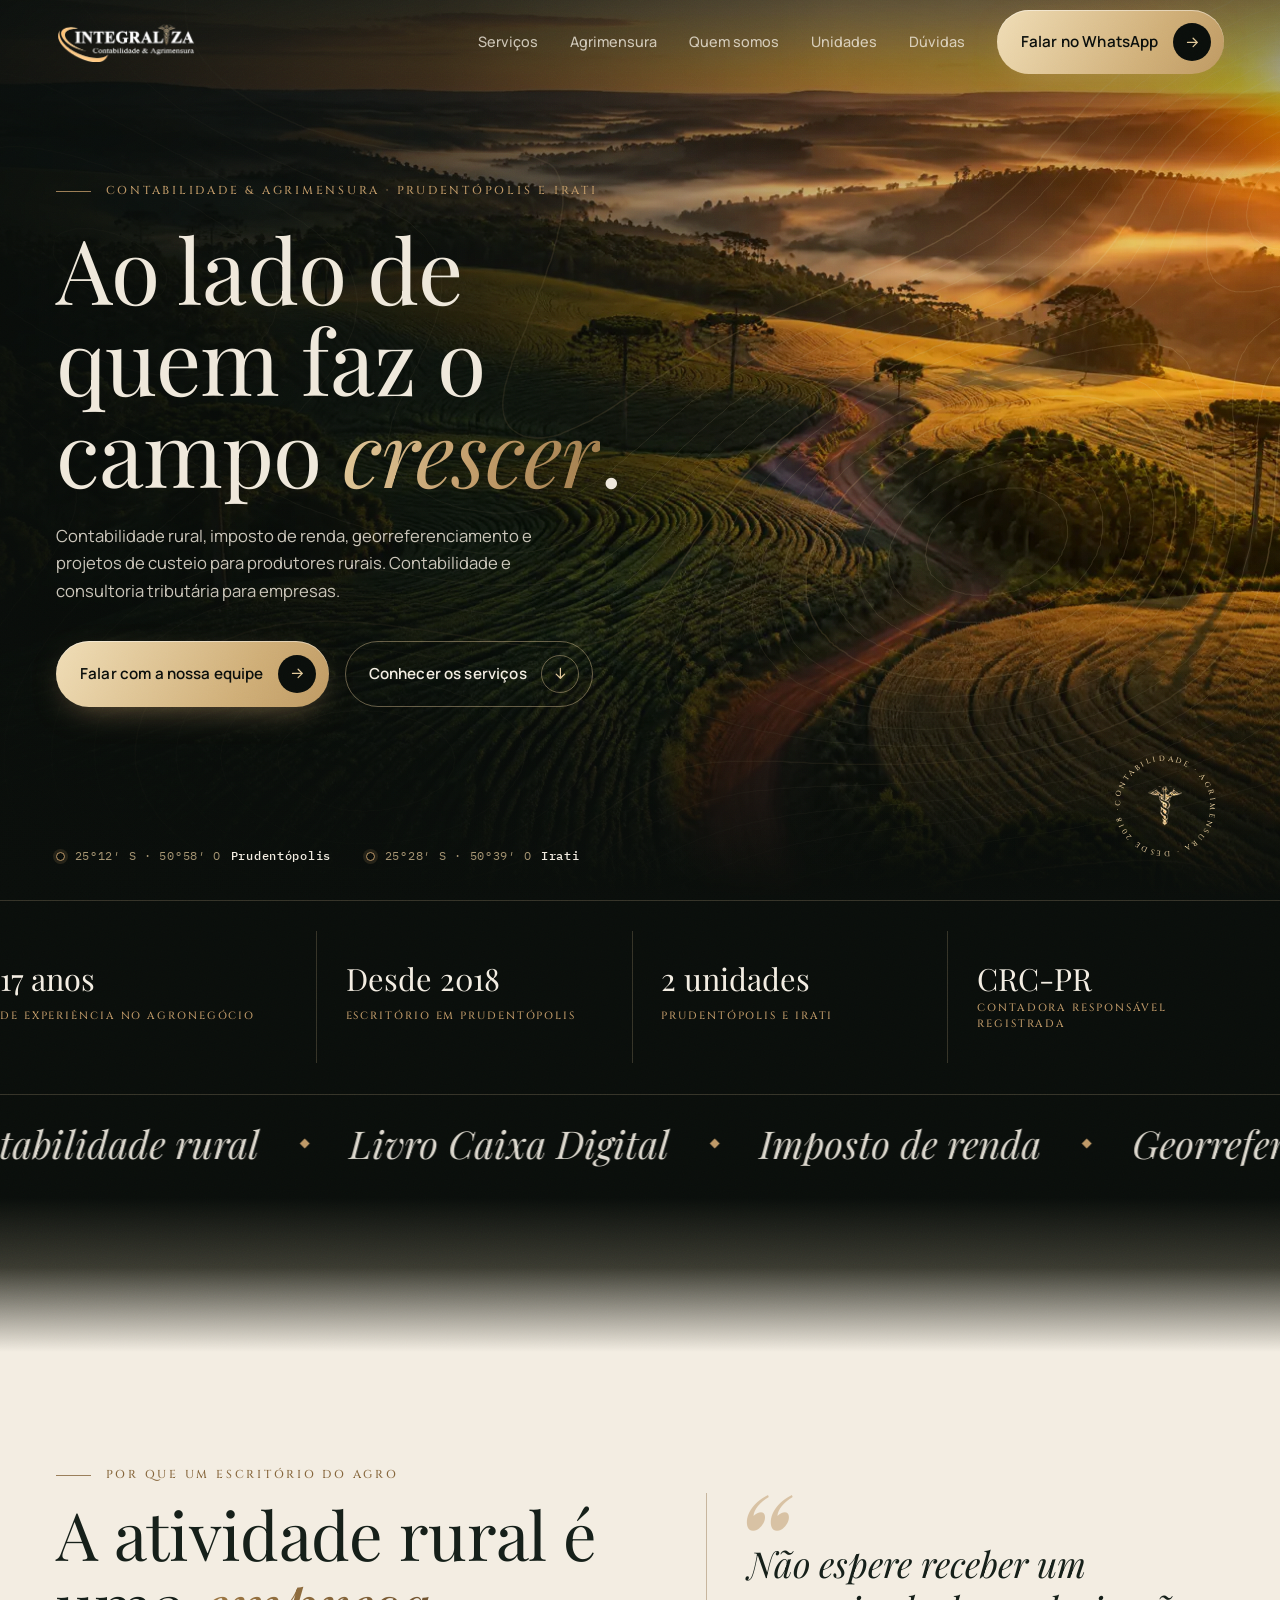
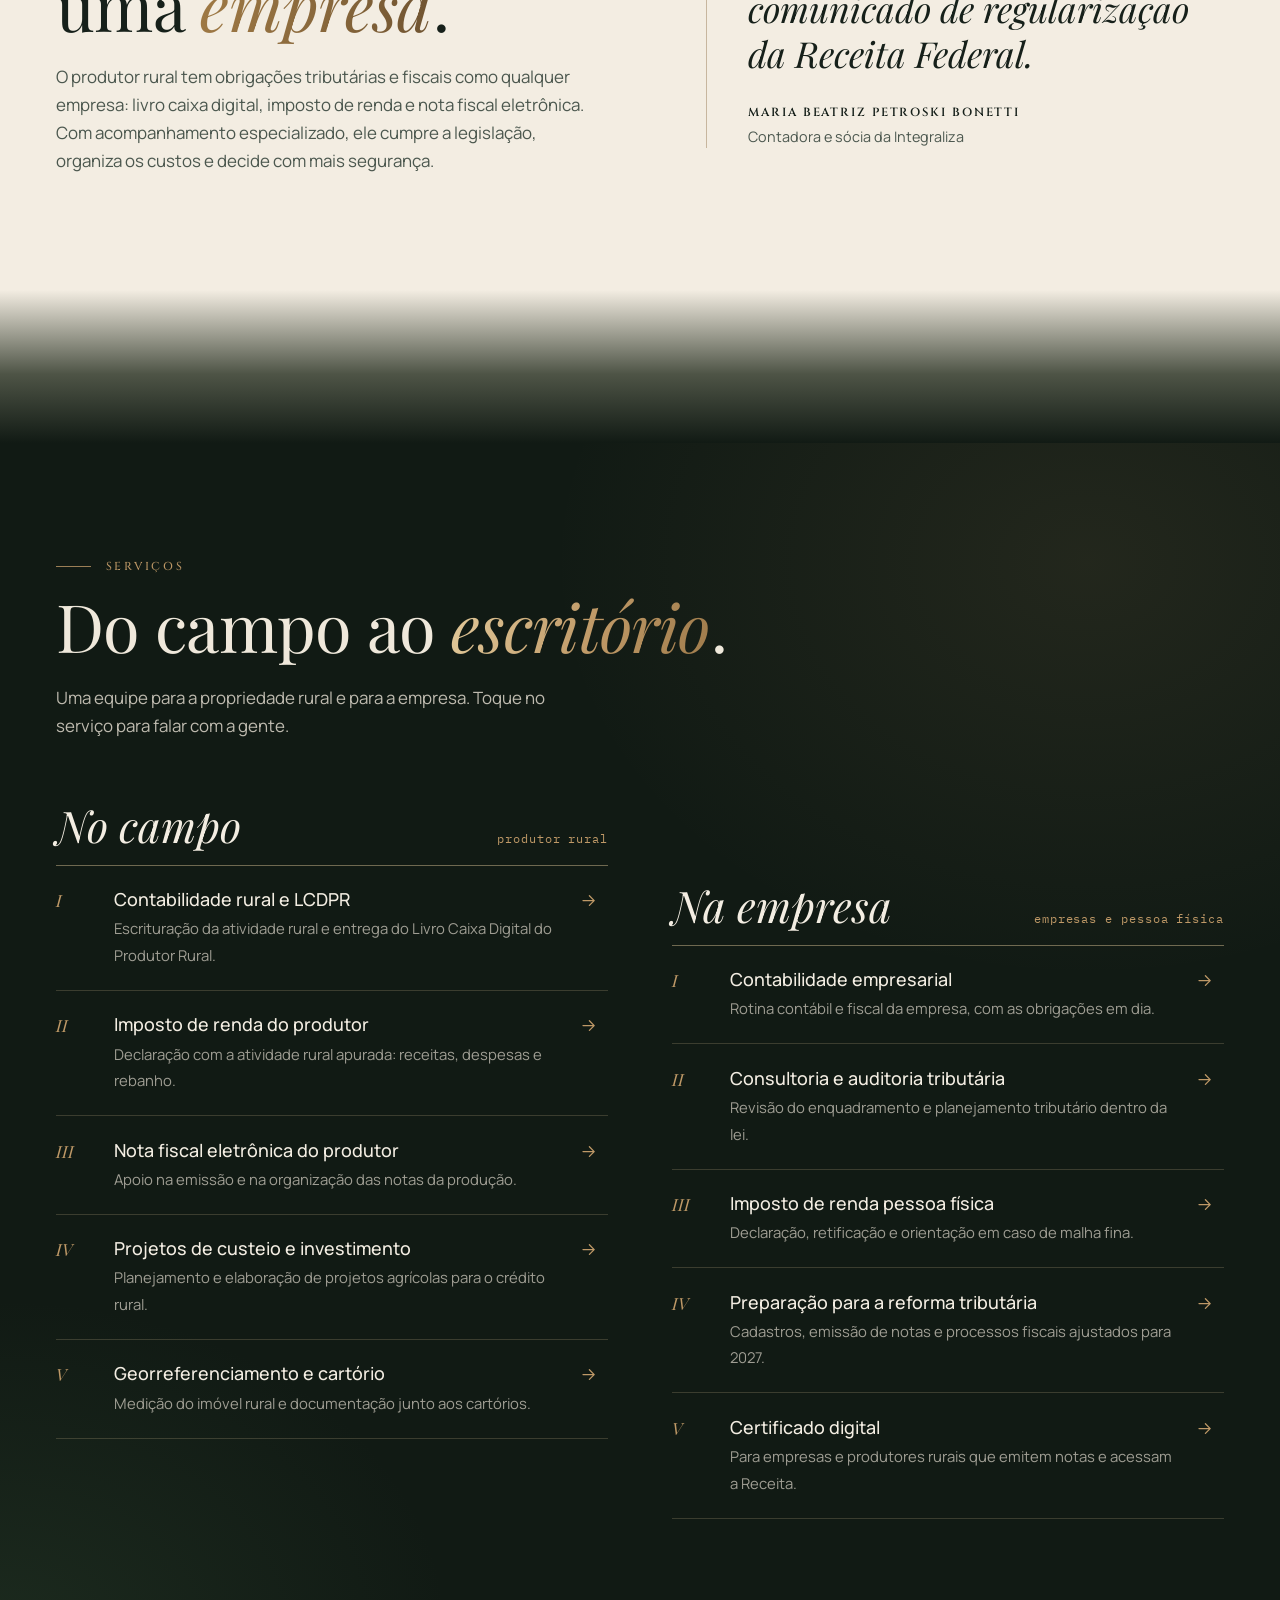
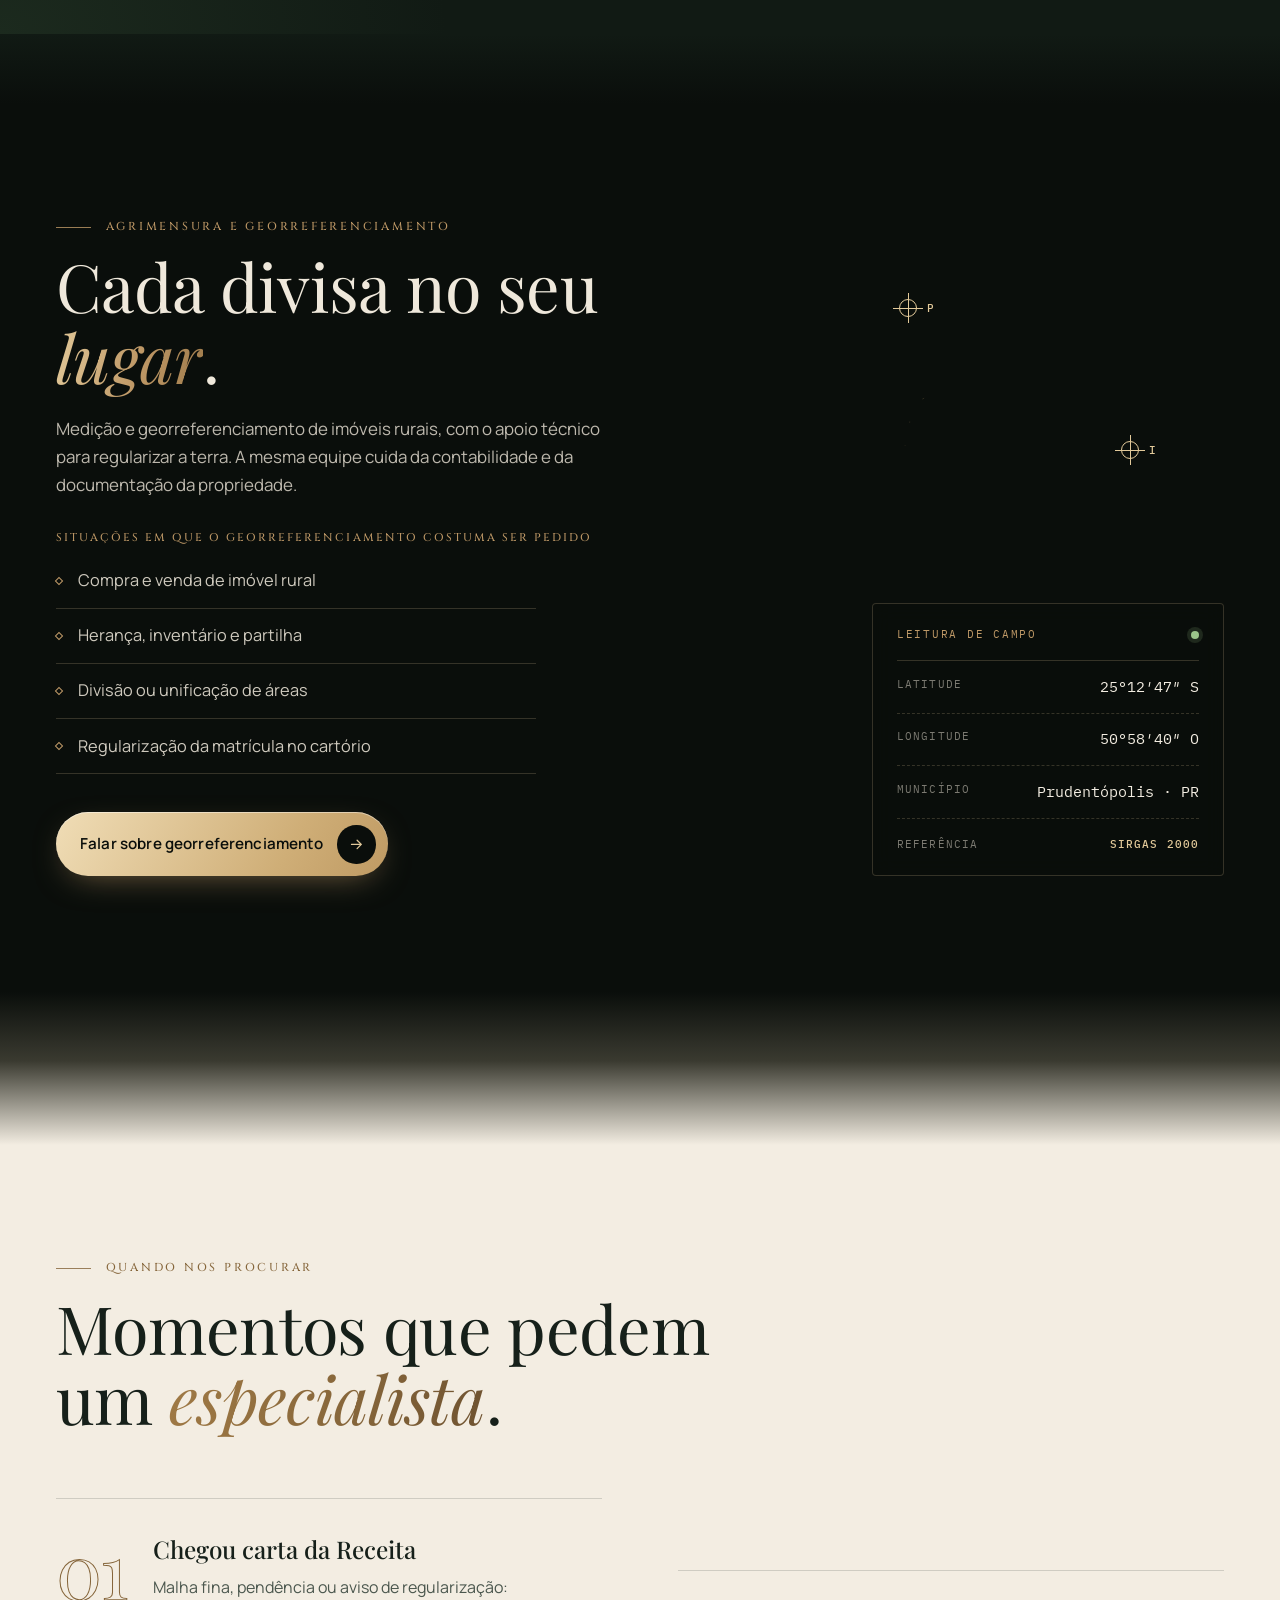
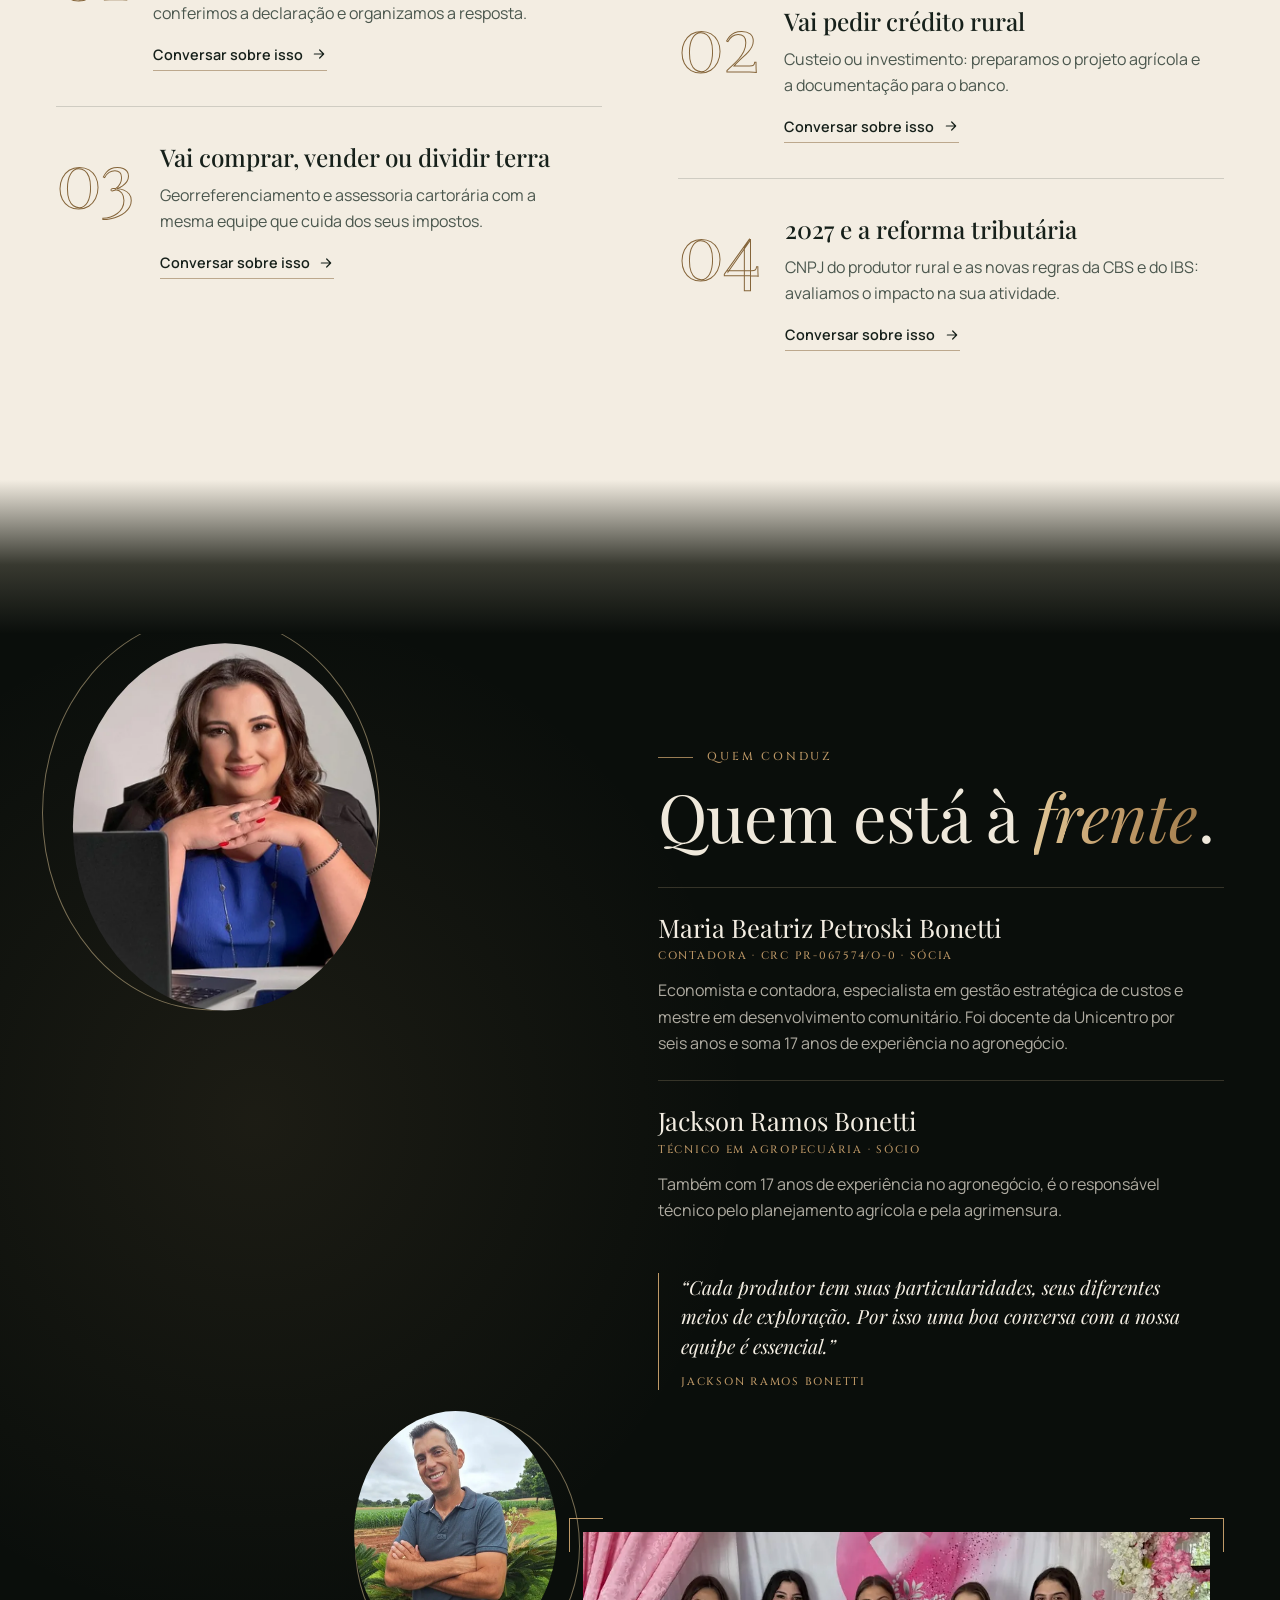
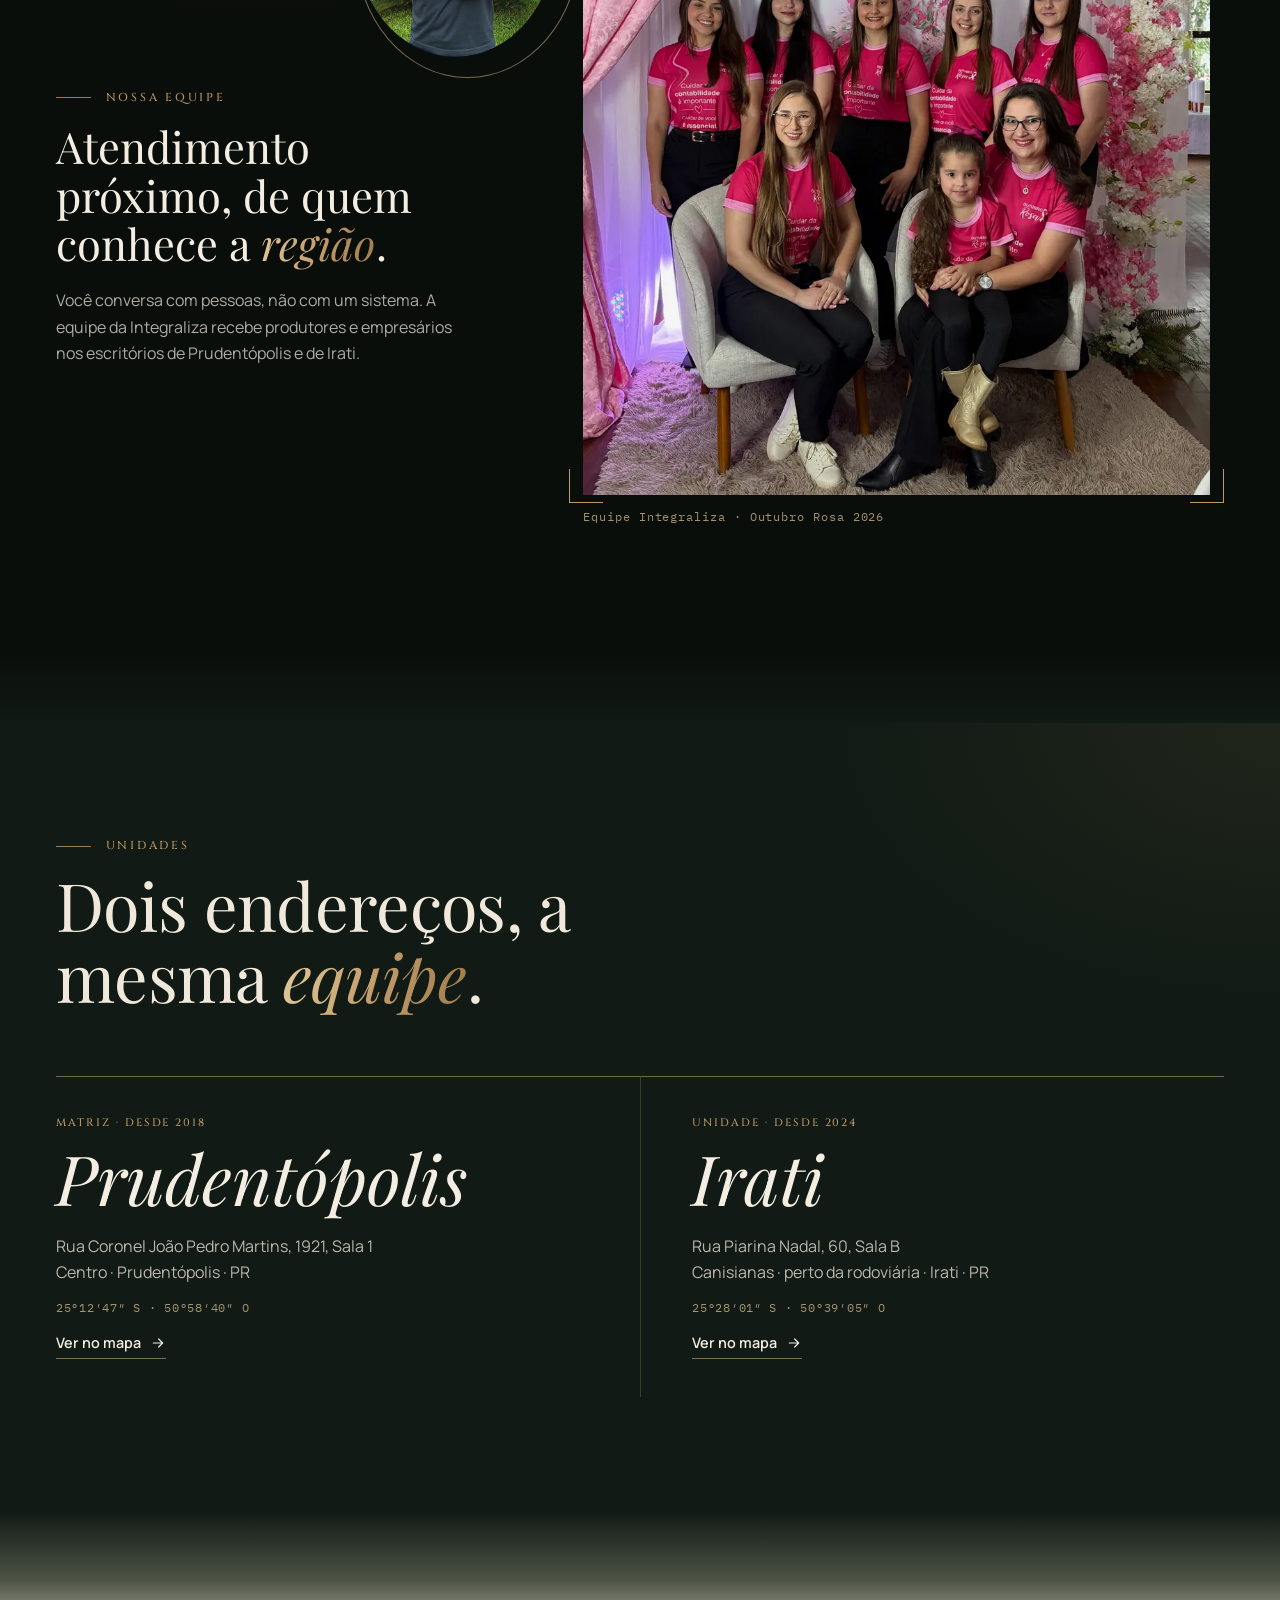
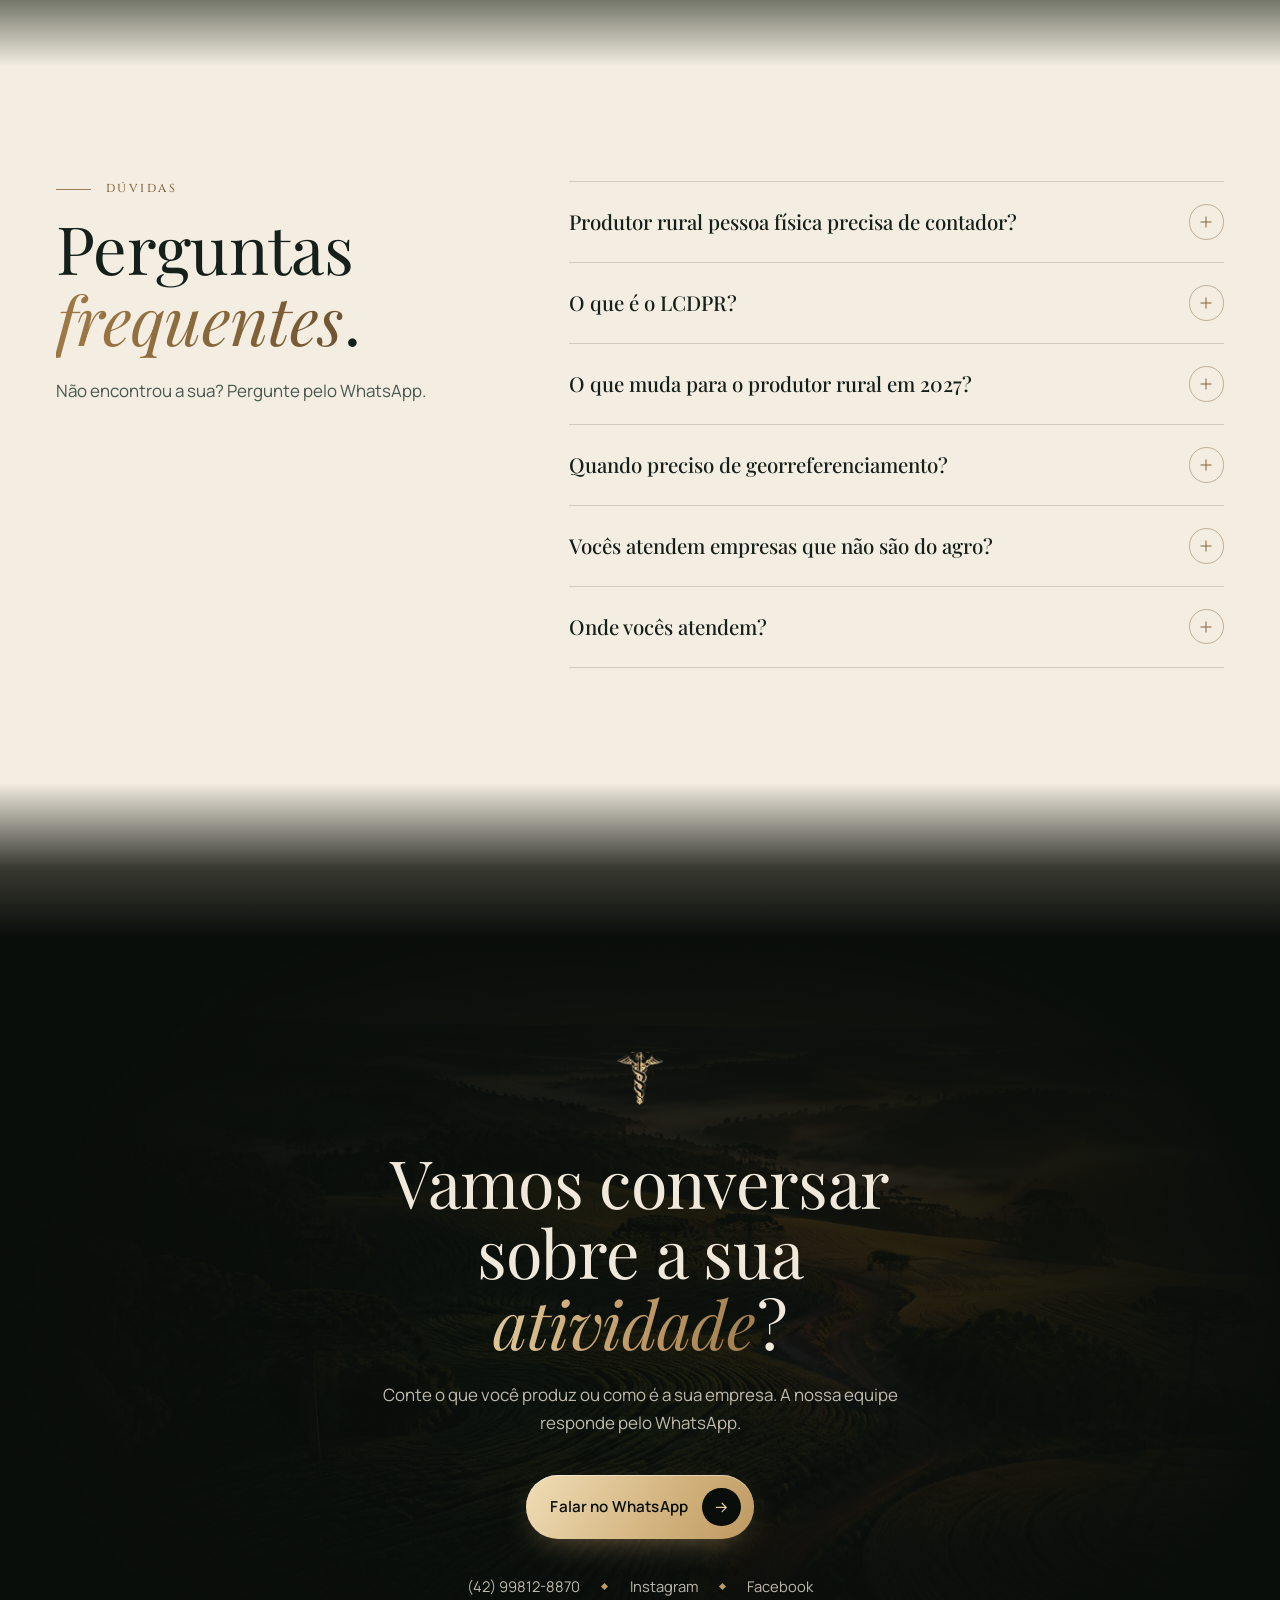
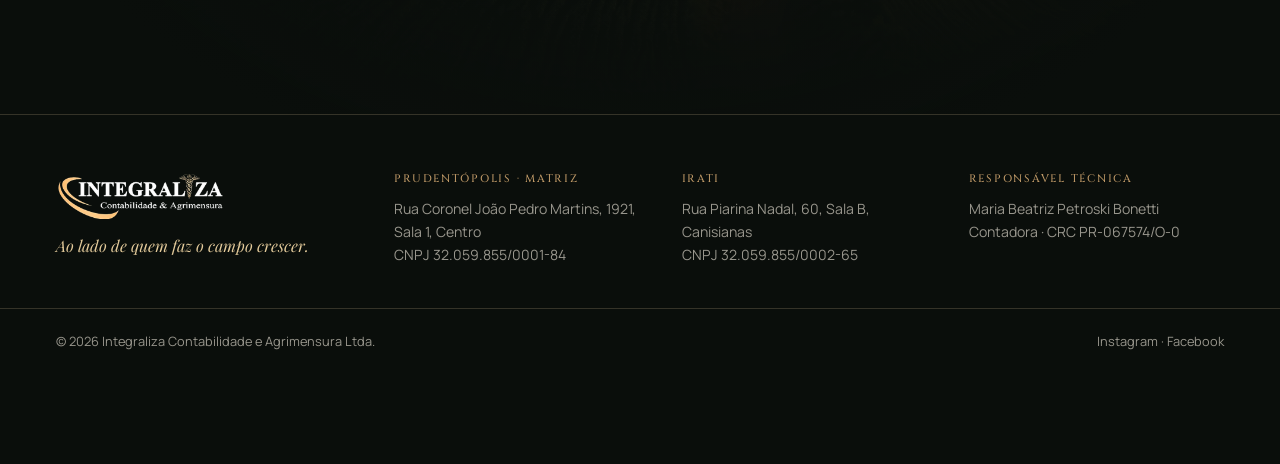
==== index.html @ 4e3e85c6 "Prévia da página da Integraliza Contabilidade e Agrimensura Co-Authored-By: Claude Opus 5.5 <noreply" ====
<!DOCTYPE html>
<html lang="pt-BR" class="no-js">
<head>
<meta charset="utf-8">
<meta name="viewport" content="width=device-width, initial-scale=1, viewport-fit=cover">
<title>Integraliza Contabilidade e Agrimensura | Contabilidade rural em Prudentópolis e Irati</title>
<meta name="description" content="Contabilidade rural, imposto de renda, georreferenciamento e projetos de custeio para produtores rurais, além de contabilidade e consultoria tributária para empresas. Escritórios em Prudentópolis e Irati, Paraná.">
<meta name="robots" content="noindex, nofollow">
<link rel="canonical" href="https://integraliza.rkperformance.com.br/">
<meta property="og:type" content="website">
<meta property="og:locale" content="pt_BR">
<meta property="og:site_name" content="Integraliza Contabilidade e Agrimensura">
<meta property="og:title" content="Integraliza Contabilidade e Agrimensura">
<meta property="og:description" content="Ao lado de quem faz o campo crescer. Contabilidade rural, imposto de renda, georreferenciamento e contabilidade para empresas em Prudentópolis e Irati.">
<meta property="og:image" content="https://integraliza.rkperformance.com.br/assets/img/og.jpg">
<meta property="og:url" content="https://integraliza.rkperformance.com.br/">
<meta name="twitter:card" content="summary_large_image">
<meta name="theme-color" content="#0A0E0B">
<link rel="icon" href="./assets/img/favicon.png" type="image/png">
<link rel="preconnect" href="https://fonts.googleapis.com">
<link rel="preconnect" href="https://fonts.gstatic.com" crossorigin>
<link rel="stylesheet" href="https://fonts.googleapis.com/css2?family=Playfair+Display:ital,wght@0,400;0,500;1,400;1,500&family=Cinzel:wght@500;600&family=Manrope:wght@400;500;600&family=IBM+Plex+Mono:wght@400;500&display=swap">
<link rel="stylesheet" href="./assets/site.css">
<script>document.documentElement.classList.replace('no-js','js');try{if(sessionStorage.getItem('integraliza-intro')==='1')document.documentElement.classList.add('sem-intro')}catch(e){}</script>
<script type="application/ld+json">{"@context":"https://schema.org","@type":"AccountingService","name":"Integraliza Contabilidade e Agrimensura","legalName":"Integraliza Contabilidade e Agrimensura Ltda","telephone":"+55 42 99812-8870","foundingDate":"2018-11-20","sameAs":["https://www.instagram.com/integraliza.contabilidade/","https://www.facebook.com/integraliza.assessoria/"],"location":[{"@type":"Place","name":"Integraliza Prudentópolis","address":{"@type":"PostalAddress","streetAddress":"Rua Coronel João Pedro Martins, 1921, Sala 1","addressLocality":"Prudentópolis","addressRegion":"PR","postalCode":"84400-000","addressCountry":"BR"}},{"@type":"Place","name":"Integraliza Irati","address":{"@type":"PostalAddress","streetAddress":"Rua Piarina Nadal, 60, Sala B, Canisianas","addressLocality":"Irati","addressRegion":"PR","postalCode":"84500-242","addressCountry":"BR"}}]}</script>
</head>
<body>
<div class="grao" aria-hidden="true"></div>
<div class="intro" aria-hidden="true"><div><img src="./assets/img/logo.png" alt=""><i></i></div></div>

<header class="topo">
  <div class="wrap">
    <a class="logo" href="#inicio" aria-label="Integraliza Contabilidade e Agrimensura, início"><img src="./assets/img/logo.png" alt="Integraliza Contabilidade e Agrimensura" width="1144" height="324"></a>
    <nav class="menu" aria-label="Seções">
      <a href="#servicos">Serviços</a>
      <a href="#agrimensura">Agrimensura</a>
      <a href="#quem-somos">Quem somos</a>
      <a href="#unidades">Unidades</a>
      <a href="#duvidas">Dúvidas</a>
    </nav>
    <a class="btn btn-ouro btn-topo" href="https://wa.me/5542998128870" data-msg="Olá! Gostaria de falar com a Integraliza sobre os serviços de contabilidade." target="_blank" rel="noopener">Falar no WhatsApp<i><svg viewBox="0 0 24 24"><path d="M5 12h14M13 6l6 6-6 6"/></svg></i></a>
    <button class="menu-botao" type="button" aria-expanded="false" aria-controls="menu-cel"><span></span><span></span><b>Menu</b></button>
  </div>
</header>
<nav class="menu-cel" id="menu-cel" aria-label="Menu" hidden>
  <a href="#servicos">Serviços</a>
  <a href="#agrimensura">Agrimensura</a>
  <a href="#quem-somos">Quem somos</a>
  <a href="#unidades">Unidades</a>
  <a href="#duvidas">Dúvidas</a>
  <a class="btn btn-ouro" href="https://wa.me/5542998128870" data-msg="Olá! Gostaria de falar com a Integraliza sobre os serviços de contabilidade." target="_blank" rel="noopener">Falar no WhatsApp<i><svg viewBox="0 0 24 24"><path d="M5 12h14M13 6l6 6-6 6"/></svg></i></a>
</nav>

<main>
<section class="hero" id="inicio">
  <div class="hero-foto">
    <picture>
      <source media="(max-width: 760px)" srcset="./assets/img/hero-celular.webp" type="image/webp">
      <source media="(max-width: 760px)" srcset="./assets/img/hero-celular.jpg">
      <source srcset="./assets/img/hero-2560.webp 2560w, ./assets/img/hero-1600.webp 1600w" sizes="100vw" type="image/webp">
      <img src="./assets/img/hero-2560.jpg" srcset="./assets/img/hero-2560.jpg 2560w, ./assets/img/hero-1600.jpg 1600w" sizes="100vw" alt="Vista aérea de lavouras plantadas em curva de nível entre araucárias, com uma estrada de terra e neblina nos vales ao nascer do sol" fetchpriority="high">
    </picture>
  </div>
  <img class="hero-curvas" src="./assets/img/curvas-hero.svg" alt="" aria-hidden="true">
  <div class="hero-veu"></div>
  <div class="wrap hero-conteudo">
    <p class="rotulo">Contabilidade &amp; Agrimensura · Prudentópolis e Irati</p>
    <h1>Ao lado de quem faz o campo <em>crescer</em>.</h1>
    <p class="lead">Contabilidade rural, imposto de renda, georreferenciamento e projetos de custeio para produtores rurais. Contabilidade e consultoria tributária para empresas.</p>
    <div class="hero-acoes">
      <a class="btn btn-ouro" href="https://wa.me/5542998128870" data-msg="Olá! Gostaria de falar com a Integraliza sobre os serviços de contabilidade." target="_blank" rel="noopener">Falar com a nossa equipe<i><svg viewBox="0 0 24 24"><path d="M5 12h14M13 6l6 6-6 6"/></svg></i></a>
      <a class="btn btn-linha" href="#servicos">Conhecer os serviços<i><svg viewBox="0 0 24 24"><path d="M12 5v14M6 13l6 6 6-6"/></svg></i></a>
    </div>
  </div>
  <div class="wrap hero-pe">
    <p class="coordenadas"><span>25°12′ S · 50°58′ O <b>Prudentópolis</b></span><span>25°28′ S · 50°39′ O <b>Irati</b></span></p>
    <div class="selo" aria-hidden="true">
      <svg viewBox="0 0 120 120"><defs><path id="selo-a" d="M60,60 m-46,0 a46,46 0 1,1 92,0 a46,46 0 1,1 -92,0"/></defs><text><textPath href="#selo-a" textLength="286" lengthAdjust="spacing">contabilidade · agrimensura · desde 2018 · </textPath></text></svg>
      <img src="./assets/img/caduceu.png" alt="">
    </div>
  </div>
</section>

<div class="prova" aria-label="Credenciais">
  <div class="wrap">
    <div><b>17 anos</b><span>de experiência no agronegócio</span></div>
    <div><b>Desde 2018</b><span>escritório em Prudentópolis</span></div>
    <div><b>2 unidades</b><span>Prudentópolis e Irati</span></div>
    <div><b>CRC-PR</b><span>contadora responsável registrada</span></div>
  </div>
</div>

<div class="letreiro" aria-label="Serviços">
  <div class="letreiro-faixa">
    <span>Contabilidade rural</span><span>Livro Caixa Digital</span><span>Imposto de renda</span><span>Georreferenciamento</span><span>Nota fiscal do produtor</span><span>Custeio e investimento</span><span>Planejamento tributário</span><span>Assessoria cartorária</span><span>Certificado digital</span><span>Reforma tributária</span>
  </div>
</div>

<div class="faixa noite-palha"></div>

<section class="bloco palha manifesto" id="agro">
  <img class="curvas-fundo" data-src="./assets/img/curvas-geo.svg" alt="" aria-hidden="true">
  <div class="wrap manifesto-grade">
    <div class="reveal">
      <p class="rotulo">Por que um escritório do agro</p>
      <h2>A atividade rural é uma <em>empresa</em>.</h2>
      <p class="texto">O produtor rural tem obrigações tributárias e fiscais como qualquer empresa: livro caixa digital, imposto de renda e nota fiscal eletrônica. Com acompanhamento especializado, ele cumpre a legislação, organiza os custos e decide com mais segurança.</p>
    </div>
    <figure class="citacao reveal d2">
      <span class="aspas" aria-hidden="true">“</span>
      <blockquote>Não espere receber um comunicado de regularização da Receita Federal.</blockquote>
      <figcaption><b>Maria Beatriz Petroski Bonetti</b>Contadora e sócia da Integraliza</figcaption>
    </figure>
  </div>
</section>

<div class="faixa palha-mata"></div>

<section class="bloco mata servicos" id="servicos">
  <div class="wrap">
    <div class="titulo-secao reveal">
      <p class="rotulo">Serviços</p>
      <h2>Do campo ao <em>escritório</em>.</h2>
      <p class="texto">Uma equipe para a propriedade rural e para a empresa. Toque no serviço para falar com a gente.</p>
    </div>
    <div class="servicos-colunas">
      <div class="coluna reveal">
        <div class="coluna-topo"><h3>No campo</h3><span>produtor rural</span></div>
        <ul class="lista-servicos">
          <li><a href="https://wa.me/5542998128870" data-msg="Olá! Gostaria de saber mais sobre a contabilidade rural e o Livro Caixa Digital do Produtor Rural." target="_blank" rel="noopener"><i>I</i><div><b>Contabilidade rural e LCDPR</b><span>Escrituração da atividade rural e entrega do Livro Caixa Digital do Produtor Rural.</span></div><svg viewBox="0 0 24 24"><path d="M5 12h14M13 6l6 6-6 6"/></svg></a></li>
          <li><a href="https://wa.me/5542998128870" data-msg="Olá! Gostaria de saber mais sobre a declaração de imposto de renda do produtor rural." target="_blank" rel="noopener"><i>II</i><div><b>Imposto de renda do produtor</b><span>Declaração com a atividade rural apurada: receitas, despesas e rebanho.</span></div><svg viewBox="0 0 24 24"><path d="M5 12h14M13 6l6 6-6 6"/></svg></a></li>
          <li><a href="https://wa.me/5542998128870" data-msg="Olá! Gostaria de saber mais sobre a nota fiscal eletrônica do produtor rural." target="_blank" rel="noopener"><i>III</i><div><b>Nota fiscal eletrônica do produtor</b><span>Apoio na emissão e na organização das notas da produção.</span></div><svg viewBox="0 0 24 24"><path d="M5 12h14M13 6l6 6-6 6"/></svg></a></li>
          <li><a href="https://wa.me/5542998128870" data-msg="Olá! Gostaria de saber mais sobre projetos agrícolas de custeio e investimento." target="_blank" rel="noopener"><i>IV</i><div><b>Projetos de custeio e investimento</b><span>Planejamento e elaboração de projetos agrícolas para o crédito rural.</span></div><svg viewBox="0 0 24 24"><path d="M5 12h14M13 6l6 6-6 6"/></svg></a></li>
          <li><a href="https://wa.me/5542998128870" data-msg="Olá! Gostaria de saber mais sobre georreferenciamento e assessoria cartorária." target="_blank" rel="noopener"><i>V</i><div><b>Georreferenciamento e cartório</b><span>Medição do imóvel rural e documentação junto aos cartórios.</span></div><svg viewBox="0 0 24 24"><path d="M5 12h14M13 6l6 6-6 6"/></svg></a></li>
        </ul>
      </div>
      <div class="coluna coluna-baixa reveal d2">
        <div class="coluna-topo"><h3>Na empresa</h3><span>empresas e pessoa física</span></div>
        <ul class="lista-servicos">
          <li><a href="https://wa.me/5542998128870" data-msg="Olá! Gostaria de saber mais sobre a contabilidade para a minha empresa." target="_blank" rel="noopener"><i>I</i><div><b>Contabilidade empresarial</b><span>Rotina contábil e fiscal da empresa, com as obrigações em dia.</span></div><svg viewBox="0 0 24 24"><path d="M5 12h14M13 6l6 6-6 6"/></svg></a></li>
          <li><a href="https://wa.me/5542998128870" data-msg="Olá! Gostaria de saber mais sobre consultoria e planejamento tributário." target="_blank" rel="noopener"><i>II</i><div><b>Consultoria e auditoria tributária</b><span>Revisão do enquadramento e planejamento tributário dentro da lei.</span></div><svg viewBox="0 0 24 24"><path d="M5 12h14M13 6l6 6-6 6"/></svg></a></li>
          <li><a href="https://wa.me/5542998128870" data-msg="Olá! Gostaria de ajuda com a minha declaração de imposto de renda." target="_blank" rel="noopener"><i>III</i><div><b>Imposto de renda pessoa física</b><span>Declaração, retificação e orientação em caso de malha fina.</span></div><svg viewBox="0 0 24 24"><path d="M5 12h14M13 6l6 6-6 6"/></svg></a></li>
          <li><a href="https://wa.me/5542998128870" data-msg="Olá! Gostaria de preparar a minha empresa para a reforma tributária." target="_blank" rel="noopener"><i>IV</i><div><b>Preparação para a reforma tributária</b><span>Cadastros, emissão de notas e processos fiscais ajustados para 2027.</span></div><svg viewBox="0 0 24 24"><path d="M5 12h14M13 6l6 6-6 6"/></svg></a></li>
          <li><a href="https://wa.me/5542998128870" data-msg="Olá! Gostaria de saber mais sobre o certificado digital." target="_blank" rel="noopener"><i>V</i><div><b>Certificado digital</b><span>Para empresas e produtores rurais que emitem notas e acessam a Receita.</span></div><svg viewBox="0 0 24 24"><path d="M5 12h14M13 6l6 6-6 6"/></svg></a></li>
        </ul>
      </div>
    </div>
  </div>
</section>

<div class="faixa mata-noite"></div>

<section class="bloco noite agrimensura" id="agrimensura">
  <div class="mapa" aria-hidden="true">
    <img class="curvas-mapa" data-src="./assets/img/curvas-geo.svg" alt="">
    <span class="marco m1"><i></i><em>P</em></span>
    <span class="marco m2"><i></i><em>I</em></span>
  </div>
  <div class="wrap agrimensura-grade">
    <div class="reveal">
      <p class="rotulo">Agrimensura e georreferenciamento</p>
      <h2>Cada divisa no seu <em>lugar</em>.</h2>
      <p class="texto">Medição e georreferenciamento de imóveis rurais, com o apoio técnico para regularizar a terra. A mesma equipe cuida da contabilidade e da documentação da propriedade.</p>
      <p class="mini">Situações em que o georreferenciamento costuma ser pedido</p>
      <ul class="lista-fio">
        <li>Compra e venda de imóvel rural</li>
        <li>Herança, inventário e partilha</li>
        <li>Divisão ou unificação de áreas</li>
        <li>Regularização da matrícula no cartório</li>
      </ul>
      <a class="btn btn-ouro" href="https://wa.me/5542998128870" data-msg="Olá! Preciso de georreferenciamento para um imóvel rural." target="_blank" rel="noopener">Falar sobre georreferenciamento<i><svg viewBox="0 0 24 24"><path d="M5 12h14M13 6l6 6-6 6"/></svg></i></a>
    </div>
    <div class="leitura reveal d2" aria-hidden="true">
      <div class="leitura-topo"><span>Leitura de campo</span><i></i></div>
      <dl>
        <div><dt>Latitude</dt><dd data-alvo="25°12′47″ S">25°12′47″ S</dd></div>
        <div><dt>Longitude</dt><dd data-alvo="50°58′40″ O">50°58′40″ O</dd></div>
        <div><dt>Município</dt><dd>Prudentópolis · PR</dd></div>
      </dl>
      <div class="leitura-pe"><span>Referência</span><b>SIRGAS 2000</b></div>
    </div>
  </div>
</section>

<div class="faixa noite-palha"></div>

<section class="bloco palha momentos">
  <div class="wrap">
    <div class="titulo-secao reveal">
      <p class="rotulo">Quando nos procurar</p>
      <h2>Momentos que pedem um <em>especialista</em>.</h2>
    </div>
    <ol class="momentos-lista">
      <li class="reveal"><span class="numeral">01</span><div><h3>Chegou carta da Receita</h3><p>Malha fina, pendência ou aviso de regularização: conferimos a declaração e organizamos a resposta.</p><a href="https://wa.me/5542998128870" data-msg="Olá! Recebi um aviso da Receita Federal e gostaria de orientação." target="_blank" rel="noopener">Conversar sobre isso<svg viewBox="0 0 24 24"><path d="M5 12h14M13 6l6 6-6 6"/></svg></a></div></li>
      <li class="reveal d1"><span class="numeral">02</span><div><h3>Vai pedir crédito rural</h3><p>Custeio ou investimento: preparamos o projeto agrícola e a documentação para o banco.</p><a href="https://wa.me/5542998128870" data-msg="Olá! Vou pedir crédito rural e gostaria de ajuda com o projeto de custeio ou investimento." target="_blank" rel="noopener">Conversar sobre isso<svg viewBox="0 0 24 24"><path d="M5 12h14M13 6l6 6-6 6"/></svg></a></div></li>
      <li class="reveal"><span class="numeral">03</span><div><h3>Vai comprar, vender ou dividir terra</h3><p>Georreferenciamento e assessoria cartorária com a mesma equipe que cuida dos seus impostos.</p><a href="https://wa.me/5542998128870" data-msg="Olá! Vou comprar, vender ou dividir um imóvel rural e preciso de orientação." target="_blank" rel="noopener">Conversar sobre isso<svg viewBox="0 0 24 24"><path d="M5 12h14M13 6l6 6-6 6"/></svg></a></div></li>
      <li class="reveal d1"><span class="numeral">04</span><div><h3>2027 e a reforma tributária</h3><p>CNPJ do produtor rural e as novas regras da CBS e do IBS: avaliamos o impacto na sua atividade.</p><a href="https://wa.me/5542998128870" data-msg="Olá! Gostaria de entender o que muda na minha atividade com a reforma tributária em 2027." target="_blank" rel="noopener">Conversar sobre isso<svg viewBox="0 0 24 24"><path d="M5 12h14M13 6l6 6-6 6"/></svg></a></div></li>
    </ol>
  </div>
</section>

<div class="faixa palha-noite"></div>

<section class="bloco noite quem" id="quem-somos">
  <div class="wrap quem-grade">
    <div class="retratos reveal">
      <figure class="oval oval-grande" data-parallax="-0.03"><picture><source srcset="./assets/img/beatriz.webp" type="image/webp"><img src="./assets/img/beatriz.jpg" alt="Maria Beatriz Petroski Bonetti, contadora e sócia da Integraliza" width="711" height="831" loading="lazy"></picture></figure>
      <figure class="oval oval-pequena" data-parallax="0.06"><picture><source srcset="./assets/img/jackson.webp" type="image/webp"><img src="./assets/img/jackson.jpg" alt="Jackson Ramos Bonetti, técnico em agropecuária e sócio da Integraliza, numa propriedade rural" width="711" height="834" loading="lazy"></picture></figure>
    </div>
    <div class="quem-texto">
      <div class="reveal">
        <p class="rotulo">Quem conduz</p>
        <h2>Quem está à <em>frente</em>.</h2>
      </div>
      <div class="pessoa reveal d1">
        <h3>Maria Beatriz Petroski Bonetti</h3>
        <p class="cargo">Contadora · CRC PR-067574/O-0 · Sócia</p>
        <p>Economista e contadora, especialista em gestão estratégica de custos e mestre em desenvolvimento comunitário. Foi docente da Unicentro por seis anos e soma 17 anos de experiência no agronegócio.</p>
      </div>
      <div class="pessoa reveal d2">
        <h3>Jackson Ramos Bonetti</h3>
        <p class="cargo">Técnico em Agropecuária · Sócio</p>
        <p>Também com 17 anos de experiência no agronegócio, é o responsável técnico pelo planejamento agrícola e pela agrimensura.</p>
      </div>
      <blockquote class="fala reveal d3">“Cada produtor tem suas particularidades, seus diferentes meios de exploração. Por isso uma boa conversa com a nossa equipe é essencial.”<cite>Jackson Ramos Bonetti</cite></blockquote>
    </div>
  </div>
  <div class="wrap equipe">
    <div class="equipe-texto reveal">
      <p class="rotulo">Nossa equipe</p>
      <h3>Atendimento próximo, de quem conhece a <em>região</em>.</h3>
      <p>Você conversa com pessoas, não com um sistema. A equipe da Integraliza recebe produtores e empresários nos escritórios de Prudentópolis e de Irati.</p>
    </div>
    <figure class="equipe-foto reveal d1">
      <span class="canto c1"></span><span class="canto c2"></span><span class="canto c3"></span><span class="canto c4"></span>
      <picture><source srcset="./assets/img/equipe-1600.webp 1600w, ./assets/img/equipe-900.webp 900w" sizes="(max-width: 860px) 92vw, 44rem" type="image/webp"><img src="./assets/img/equipe-1600.jpg" srcset="./assets/img/equipe-1600.jpg 1600w, ./assets/img/equipe-900.jpg 900w" sizes="(max-width: 860px) 92vw, 44rem" alt="Equipe da Integraliza reunida, com camisetas da campanha Outubro Rosa" width="1600" height="1436" loading="lazy"></picture>
      <figcaption>Equipe Integraliza · Outubro Rosa 2026</figcaption>
    </figure>
  </div>
</section>

<div class="faixa noite-mata"></div>

<section class="bloco mata unidades" id="unidades">
  <div class="wrap">
    <div class="titulo-secao reveal">
      <p class="rotulo">Unidades</p>
      <h2>Dois endereços, a mesma <em>equipe</em>.</h2>
    </div>
    <div class="unidades-grade">
      <article class="unidade reveal">
        <p class="tipo">Matriz · desde 2018</p>
        <h3>Prudentópolis</h3>
        <p>Rua Coronel João Pedro Martins, 1921, Sala 1<br>Centro · Prudentópolis · PR</p>
        <p class="coord">25°12′47″ S · 50°58′40″ O</p>
        <a href="https://www.google.com/maps/search/?api=1&amp;query=Rua+Coronel+Jo%C3%A3o+Pedro+Martins+1921+Prudent%C3%B3polis+PR" target="_blank" rel="noopener">Ver no mapa<svg viewBox="0 0 24 24"><path d="M5 12h14M13 6l6 6-6 6"/></svg></a>
      </article>
      <article class="unidade reveal d2">
        <p class="tipo">Unidade · desde 2024</p>
        <h3>Irati</h3>
        <p>Rua Piarina Nadal, 60, Sala B<br>Canisianas · perto da rodoviária · Irati · PR</p>
        <p class="coord">25°28′01″ S · 50°39′05″ O</p>
        <a href="https://www.google.com/maps/search/?api=1&amp;query=Rua+Piarina+Nadal+60+Irati+PR" target="_blank" rel="noopener">Ver no mapa<svg viewBox="0 0 24 24"><path d="M5 12h14M13 6l6 6-6 6"/></svg></a>
      </article>
    </div>
  </div>
</section>

<div class="faixa mata-palha"></div>

<section class="bloco palha duvidas" id="duvidas">
  <div class="wrap duvidas-grade">
    <div class="titulo-secao reveal">
      <p class="rotulo">Dúvidas</p>
      <h2>Perguntas <em>frequentes</em>.</h2>
      <p class="texto">Não encontrou a sua? Pergunte pelo WhatsApp.</p>
    </div>
    <div class="faq reveal d1">
      <details><summary>Produtor rural pessoa física precisa de contador?<i></i></summary><p>A contratação não é obrigatória, mas as obrigações existem: imposto de renda com a atividade rural, notas fiscais da produção e, para parte dos produtores, o Livro Caixa Digital. O acompanhamento reduz o risco de erros e de multas.</p></details>
      <details><summary>O que é o LCDPR?<i></i></summary><p>É o Livro Caixa Digital do Produtor Rural, entregue à Receita Federal por quem tem receita bruta da atividade rural acima do limite definido pela própria Receita. Verificamos se é o seu caso e cuidamos da escrituração.</p></details>
      <details><summary>O que muda para o produtor rural em 2027?<i></i></summary><p>Com a reforma tributária, avançam as novas regras da CBS e do IBS, e a inscrição no CNPJ passa a ser exigida dos produtores rurais pessoas físicas abrangidos por elas. Avaliamos como isso se aplica à sua atividade.</p></details>
      <details><summary>Quando preciso de georreferenciamento?<i></i></summary><p>Em geral, na compra e venda, na partilha, no desmembramento ou na unificação de imóveis rurais, quando o cartório pede a área certificada no INCRA. Fazemos a medição e acompanhamos o processo.</p></details>
      <details><summary>Vocês atendem empresas que não são do agro?<i></i></summary><p>Sim. Também cuidamos da contabilidade, da consultoria tributária e do imposto de renda de empresas, profissionais liberais e pessoas físicas.</p></details>
      <details><summary>Onde vocês atendem?<i></i></summary><p>Temos escritórios em Prudentópolis e em Irati e atendemos produtores e empresas da região. O primeiro contato pode ser feito pelo WhatsApp.</p></details>
    </div>
  </div>
</section>

<div class="faixa palha-noite"></div>

<section class="bloco noite contato" id="contato">
  <div class="contato-foto" aria-hidden="true"><picture><source srcset="./assets/img/hero-1600.webp" type="image/webp"><img src="./assets/img/hero-1600.jpg" alt="" loading="lazy"></picture></div>
  <div class="wrap contato-conteudo reveal">
    <img class="contato-cad" src="./assets/img/caduceu.png" alt="" aria-hidden="true">
    <h2>Vamos conversar sobre a sua <em>atividade</em>?</h2>
    <p class="texto">Conte o que você produz ou como é a sua empresa. A nossa equipe responde pelo WhatsApp.</p>
    <a class="btn btn-ouro" href="https://wa.me/5542998128870" data-msg="Olá! Gostaria de falar com a Integraliza sobre os serviços de contabilidade." target="_blank" rel="noopener">Falar no WhatsApp<i><svg viewBox="0 0 24 24"><path d="M5 12h14M13 6l6 6-6 6"/></svg></i></a>
    <p class="contato-linha"><a href="tel:+5542998128870">(42) 99812-8870</a><span></span><a href="https://www.instagram.com/integraliza.contabilidade/" target="_blank" rel="noopener">Instagram</a><span></span><a href="https://www.facebook.com/integraliza.assessoria/" target="_blank" rel="noopener">Facebook</a></p>
  </div>
</section>
</main>

<footer class="rodape">
  <div class="wrap rodape-grade">
    <div class="rodape-marca"><img src="./assets/img/logo.png" alt="Integraliza Contabilidade e Agrimensura" width="1144" height="324" loading="lazy"><p>Ao lado de quem faz o campo crescer.</p></div>
    <div><h4>Prudentópolis · Matriz</h4><p>Rua Coronel João Pedro Martins, 1921, Sala 1, Centro<br>CNPJ 32.059.855/0001-84</p></div>
    <div><h4>Irati</h4><p>Rua Piarina Nadal, 60, Sala B, Canisianas<br>CNPJ 32.059.855/0002-65</p></div>
    <div><h4>Responsável técnica</h4><p>Maria Beatriz Petroski Bonetti<br>Contadora · CRC PR-067574/O-0</p></div>
  </div>
  <div class="wrap rodape-fim"><p>© 2026 Integraliza Contabilidade e Agrimensura Ltda.</p><p><a href="https://www.instagram.com/integraliza.contabilidade/" target="_blank" rel="noopener">Instagram</a> · <a href="https://www.facebook.com/integraliza.assessoria/" target="_blank" rel="noopener">Facebook</a></p></div>
</footer>

<div class="barra-cel" aria-hidden="true"><a class="btn btn-ouro" href="https://wa.me/5542998128870" data-msg="Olá! Gostaria de falar com a Integraliza sobre os serviços de contabilidade." target="_blank" rel="noopener" tabindex="-1">Falar no WhatsApp<i><svg viewBox="0 0 24 24"><path d="M5 12h14M13 6l6 6-6 6"/></svg></i></a></div>

<script src="./assets/site.js" defer></script>
</body>
</html>
---- assets/site.css ----
/* Integraliza Contabilidade e Agrimensura · prévia RK Performance */
:root {
  --noite: #0A0E0B;
  --mata: #111A14;
  --musgo: #1A2720;
  --ouro: #BF9967;
  --ouro-claro: #E2C99A;
  --ouro-escuro: #85653A;
  --palha: #F3EDE2;
  --palha-2: #E8DFCE;
  --tinta: #16201A;
  --tinta-2: #4B574E;
  --creme: #EFE8DB;
  --fio-escuro: rgba(226, 201, 154, .2);
  --fio-claro: rgba(22, 32, 26, .16);
  --display: 'Playfair Display', Georgia, 'Times New Roman', serif;
  --rotulo: 'Cinzel', 'Times New Roman', serif;
  --texto: 'Manrope', system-ui, -apple-system, 'Segoe UI', sans-serif;
  --mono: 'IBM Plex Mono', ui-monospace, Consolas, monospace;
  --gutter: clamp(16px, 4.4vw, 56px);
  --ease: cubic-bezier(.22, .61, .36, 1);
}

*, *::before, *::after { box-sizing: border-box; }
html { scroll-behavior: smooth; -webkit-text-size-adjust: 100%; }
body {
  margin: 0; background: var(--noite); color: var(--creme);
  font: 400 1rem/1.65 var(--texto); font-variant-numeric: lining-nums;
  -webkit-font-smoothing: antialiased; overflow-x: hidden;
}
body.menu-aberto { overflow: hidden; }
img { display: block; max-width: 100%; height: auto; }
a { color: inherit; }
h1, h2, h3, h4, p, ul, ol, dl, dd, figure, blockquote { margin: 0; }
ul, ol { padding: 0; list-style: none; }
:focus-visible { outline: 2px solid var(--ouro-claro); outline-offset: 3px; border-radius: 4px; }

.wrap { width: 100%; max-width: 1280px; margin: 0 auto; padding-inline: var(--gutter); }
.rotulo {
  font: 500 .72rem/1.4 var(--rotulo); letter-spacing: .24em; text-transform: uppercase;
  color: var(--ouro); display: flex; align-items: center; gap: .9rem;
}
.rotulo::before { content: ''; width: 2.2rem; height: 1px; background: currentColor; opacity: .8; flex: none; }
h1, h2 { font-family: var(--display); font-weight: 400; letter-spacing: -.01em; }
h2 { font-size: clamp(2.3rem, 5.2vw, 4.4rem); line-height: 1.06; margin: 1rem 0 1.4rem; }
h1 em, h2 em, h3 em {
  font-style: italic; font-weight: 400;
  background: linear-gradient(100deg, var(--ouro-claro) 0%, var(--ouro) 55%, #9F7B4B 100%);
  -webkit-background-clip: text; background-clip: text; color: transparent;
  padding: 0 .02em .08em 0;
}
.palha h2 em, .palha h3 em { background: linear-gradient(100deg, #A07A45 0%, var(--ouro-escuro) 60%, #6E5230 100%); -webkit-background-clip: text; background-clip: text; }
.texto { font-size: 1.06rem; max-width: 34rem; color: rgba(239, 232, 219, .78); }
.palha .texto { color: var(--tinta-2); }

/* grão de filme */
.grao {
  position: fixed; inset: -50%; z-index: 90; pointer-events: none; opacity: .13; mix-blend-mode: soft-light;
  background-image: url("data:image/svg+xml,%3Csvg xmlns='http://www.w3.org/2000/svg' width='220' height='220'%3E%3Cfilter id='n'%3E%3CfeTurbulence type='fractalNoise' baseFrequency='.85' numOctaves='3' stitchTiles='stitch'/%3E%3C/filter%3E%3Crect width='100%25' height='100%25' filter='url(%23n)'/%3E%3C/svg%3E");
  animation: grao 1.2s steps(6) infinite;
}
@keyframes grao { 0% { transform: translate(0, 0); } 20% { transform: translate(-3%, 2%); } 40% { transform: translate(2%, -3%); } 60% { transform: translate(-2%, -1%); } 80% { transform: translate(3%, 3%); } 100% { transform: translate(0, 0); } }

/* abertura */
.intro { display: none; }
.js .intro {
  display: grid; place-items: center; position: fixed; inset: 0; z-index: 100; background: var(--noite);
  animation: intro-sai .7s var(--ease) 1.9s both;
}
.intro > div { display: grid; justify-items: center; gap: 1.3rem; }
.intro img { width: min(400px, 68vw); animation: intro-logo 1.1s var(--ease) .15s both; }
.intro i { display: block; height: 1px; width: min(260px, 50vw); background: linear-gradient(90deg, transparent, var(--ouro), transparent); transform: scaleX(0); animation: intro-linha 1.2s var(--ease) .5s both; }
@keyframes intro-logo { from { opacity: 0; transform: translateY(10px); filter: blur(4px); } to { opacity: 1; transform: none; filter: none; } }
@keyframes intro-linha { to { transform: scaleX(1); } }
@keyframes intro-sai { to { opacity: 0; visibility: hidden; } }
.intro-fim .intro, .sem-intro .intro { display: none; }

/* cabeçalho */
.topo { position: fixed; inset: 0 0 auto; z-index: 50; transition: background .4s, backdrop-filter .4s, border-color .4s; border-bottom: 1px solid transparent; }
.topo .wrap { display: flex; align-items: center; gap: 2rem; height: 84px; transition: height .4s; }
.topo.fixo { background: rgba(10, 14, 11, .88); -webkit-backdrop-filter: blur(14px); backdrop-filter: blur(14px); border-color: var(--fio-escuro); }
.topo.fixo .wrap { height: 68px; }
.logo img { height: 40px; width: auto; }
.menu { display: flex; gap: 2rem; margin-left: auto; }
.menu a { text-decoration: none; font-size: .9rem; font-weight: 500; color: rgba(239, 232, 219, .8); position: relative; padding: .3rem 0; }
.menu a::after { content: ''; position: absolute; left: 0; right: 0; bottom: 0; height: 1px; background: var(--ouro); transform: scaleX(0); transform-origin: left; transition: transform .35s var(--ease); }
.menu a:hover { color: var(--palha); }
.menu a:hover::after { transform: scaleX(1); }
.btn-topo { padding: .55rem .55rem .55rem 1.15rem; font-size: .85rem; }
.btn-topo i { width: 1.9rem; height: 1.9rem; }
.menu-botao { display: none; }

/* botões */
.btn {
  display: inline-flex; align-items: center; gap: .9rem; text-decoration: none; white-space: nowrap;
  border-radius: 999px; padding: .8rem .8rem .8rem 1.5rem; font: 600 .95rem/1.2 var(--texto); letter-spacing: .01em;
  transition: transform .35s var(--ease), box-shadow .35s, background-position .6s;
}
.btn i { display: grid; place-items: center; width: 2.4rem; height: 2.4rem; border-radius: 50%; flex: none; transition: transform .45s var(--ease), background .35s, color .35s; }
.btn svg { width: 1.05rem; height: 1.05rem; fill: none; stroke: currentColor; stroke-width: 1.8; stroke-linecap: round; stroke-linejoin: round; }
.btn:hover i { transform: rotate(-45deg); }
.btn-ouro {
  color: var(--noite); background: linear-gradient(120deg, #F0DDB6 0%, #CFAE77 40%, #B08851 75%, #CFAE77 100%); background-size: 180% 100%;
  box-shadow: 0 10px 34px -14px rgba(191, 153, 103, .7), inset 0 1px 0 rgba(255, 255, 255, .45);
}
.btn-ouro:hover { background-position: 100% 0; transform: translateY(-2px); }
.btn-ouro i { background: var(--noite); color: var(--ouro-claro); }
.btn-linha { color: var(--palha); border: 1px solid rgba(226, 201, 154, .42); padding-left: 1.4rem; }
.btn-linha i { border: 1px solid rgba(226, 201, 154, .42); color: var(--ouro-claro); }
.btn-linha:hover { border-color: var(--ouro); }
.btn-linha:hover i { transform: translateY(3px); background: rgba(226, 201, 154, .12); }

/* abertura da página */
.hero { position: relative; min-height: 100vh; min-height: 100svh; display: flex; flex-direction: column; justify-content: flex-end; overflow: hidden; isolation: isolate; }
.hero-foto { position: absolute; inset: 0; z-index: -3; }
.hero-foto img { width: 100%; height: 100%; object-fit: cover; object-position: 60% 50%; transform-origin: 62% 70%; animation: kenburns 22s var(--ease) both; }
@keyframes kenburns { from { transform: scale(1.14); } to { transform: scale(1.02); } }
.hero-curvas { position: absolute; inset: 0; width: 100%; height: 100%; object-fit: cover; z-index: -2; opacity: .32; mix-blend-mode: screen; pointer-events: none; }
.hero-veu {
  position: absolute; inset: 0; z-index: -1;
  background:
    linear-gradient(90deg, rgba(10, 14, 11, .9) 0%, rgba(10, 14, 11, .66) 34%, rgba(10, 14, 11, .18) 66%, rgba(10, 14, 11, .05) 100%),
    linear-gradient(180deg, rgba(10, 14, 11, .55) 0%, rgba(10, 14, 11, 0) 22%, rgba(10, 14, 11, 0) 62%, var(--noite) 100%);
}
.hero-conteudo { padding-top: 140px; padding-bottom: 2.5rem; }
.hero h1 { font-size: clamp(2.9rem, 7vw, 6.6rem); line-height: 1.02; max-width: 12ch; margin: 1.4rem 0 1.6rem; }
.lead { font-size: clamp(1.02rem, 1.3vw, 1.16rem); max-width: 33rem; color: rgba(239, 232, 219, .84); }
.hero-acoes { display: flex; flex-wrap: wrap; gap: 1rem; margin-top: 2.3rem; }
.hero-pe { display: flex; align-items: flex-end; justify-content: space-between; gap: 2rem; padding-bottom: 2.2rem; }
.coordenadas { display: flex; flex-wrap: wrap; gap: .4rem 2.2rem; font: 400 .74rem/1.4 var(--mono); letter-spacing: .06em; color: rgba(226, 201, 154, .72); }
.coordenadas span { display: inline-flex; align-items: center; gap: .6rem; }
.coordenadas span::before { content: ''; width: 9px; height: 9px; border: 1px solid var(--ouro); border-radius: 50%; box-shadow: 0 0 0 3px rgba(191, 153, 103, .14); }
.coordenadas b { font-weight: 500; color: var(--palha); }
.selo { position: relative; width: 118px; height: 118px; flex: none; }
.selo svg { width: 100%; height: 100%; animation: gira 30s linear infinite; }
.selo text { font: 500 7.4px var(--rotulo); text-transform: uppercase; fill: var(--ouro-claro); }
.selo img { position: absolute; width: 34px; left: 50%; top: 50%; transform: translate(-50%, -50%); }
@keyframes gira { to { transform: rotate(360deg); } }

.js .hero .rotulo, .js .hero h1, .js .hero .lead, .js .hero-acoes, .js .hero-pe { opacity: 0; transform: translateY(18px); transition: opacity 1s var(--ease), transform 1s var(--ease); }
.js .hero.in .rotulo, .js .hero.in h1, .js .hero.in .lead, .js .hero.in .hero-acoes, .js .hero.in .hero-pe { opacity: 1; transform: none; }
.js .hero.in h1 { transition-delay: .12s; }
.js .hero.in .lead { transition-delay: .26s; }
.js .hero.in .hero-acoes { transition-delay: .38s; }
.js .hero.in .hero-pe { transition-delay: .55s; }

/* credenciais */
.prova { background: var(--noite); border-top: 1px solid var(--fio-escuro); }
.prova .wrap { display: grid; grid-template-columns: repeat(4, minmax(0, 1fr)); }
.prova div { padding: 1.9rem 1.4rem 1.9rem 0; display: grid; gap: .35rem; }
.prova div + div { border-left: 1px solid var(--fio-escuro); padding-left: 1.8rem; }
.prova b { font: 400 clamp(1.5rem, 2.4vw, 2.1rem)/1.1 var(--display); color: var(--palha); }
.prova span { font: 500 .66rem/1.5 var(--rotulo); letter-spacing: .18em; text-transform: uppercase; color: var(--ouro); }

/* letreiro */
.letreiro { background: var(--noite); overflow: hidden; padding: 1.6rem 0 2rem; border-top: 1px solid var(--fio-escuro); }
.letreiro-faixa { display: flex; width: max-content; will-change: transform; }
.letreiro span { font: italic 400 clamp(1.6rem, 3vw, 2.6rem)/1.2 var(--display); color: rgba(243, 237, 226, .9); white-space: nowrap; margin-right: 2.6rem; display: inline-flex; align-items: center; gap: 2.6rem; }
.letreiro span::after { content: ''; width: 7px; height: 7px; background: var(--ouro); transform: rotate(45deg); flex: none; }

/* faixas de transição: a seção seguinte começa na cor exata em que a faixa termina */
.faixa { height: clamp(90px, 12vw, 160px); }
.noite-palha { background: linear-gradient(180deg, var(--noite), #3A3A30 45%, var(--palha)); }
.palha-mata { background: linear-gradient(180deg, var(--palha), #4E5446 55%, var(--mata)); }
.mata-noite { background: linear-gradient(180deg, var(--mata), var(--noite)); height: 70px; }
.palha-noite { background: linear-gradient(180deg, var(--palha), #383930 55%, var(--noite)); }
.noite-mata { background: linear-gradient(180deg, var(--noite), var(--mata)); height: 70px; }
.mata-palha { background: linear-gradient(180deg, var(--mata), #4E5446 45%, var(--palha)); }

.bloco { position: relative; padding: clamp(4.5rem, 9vw, 8rem) 0; overflow: hidden; }
.palha { background: var(--palha); color: var(--tinta); }
.palha .rotulo { color: var(--ouro-escuro); }
.mata { background: var(--mata); }
.noite { background: var(--noite); }
.titulo-secao { max-width: 46rem; margin-bottom: clamp(2.5rem, 5vw, 4rem); }

/* manifesto */
.curvas-fundo { position: absolute; right: -12%; top: -10%; width: 70%; max-width: 980px; opacity: .3; pointer-events: none; }
.manifesto-grade { position: relative; display: grid; grid-template-columns: minmax(0, 1.05fr) minmax(0, .95fr); gap: clamp(2.5rem, 6vw, 6rem); align-items: center; }
.citacao { position: relative; padding: 3rem 0 0 2.6rem; border-left: 1px solid rgba(133, 101, 58, .4); }
.aspas { position: absolute; left: 1.4rem; top: -1.6rem; font: italic 400 9rem/1 var(--display); color: var(--ouro); opacity: .5; }
.citacao blockquote { font: italic 400 clamp(1.7rem, 2.8vw, 2.5rem)/1.25 var(--display); color: var(--tinta); }
.citacao figcaption { margin-top: 1.8rem; font-size: .9rem; color: var(--tinta-2); display: grid; gap: .15rem; }
.citacao figcaption b { font: 600 .74rem/1.5 var(--rotulo); letter-spacing: .16em; text-transform: uppercase; color: var(--tinta); }

/* serviços */
.servicos::before { content: ''; position: absolute; inset: 0; background: radial-gradient(60% 50% at 85% 10%, rgba(191, 153, 103, .1), transparent 70%), radial-gradient(50% 40% at 0% 100%, rgba(60, 90, 60, .25), transparent 70%); pointer-events: none; }
.servicos .wrap { position: relative; }
.servicos-colunas { display: grid; grid-template-columns: repeat(2, minmax(0, 1fr)); gap: clamp(2rem, 5vw, 5rem); }
.coluna-baixa { margin-top: 5rem; }
.coluna-topo { display: flex; align-items: baseline; justify-content: space-between; gap: 1rem; padding-bottom: 1.1rem; border-bottom: 1px solid rgba(226, 201, 154, .45); }
.coluna-topo h3 { font: italic 400 clamp(2rem, 3.4vw, 2.9rem)/1 var(--display); color: var(--palha); }
.coluna-topo span { font: 400 .72rem var(--mono); letter-spacing: .08em; color: var(--ouro); text-transform: lowercase; }
.lista-servicos li { border-bottom: 1px solid var(--fio-escuro); }
.lista-servicos a { display: grid; grid-template-columns: 2.6rem minmax(0, 1fr) 1.4rem; gap: 1rem; align-items: start; padding: 1.35rem .4rem 1.35rem 0; text-decoration: none; position: relative; transition: padding .4s var(--ease), background .4s; }
.lista-servicos a::before { content: ''; position: absolute; inset: 0; background: linear-gradient(90deg, rgba(191, 153, 103, .1), transparent 80%); opacity: 0; transition: opacity .4s; }
.lista-servicos a:hover { padding-left: .8rem; }
.lista-servicos a:hover::before { opacity: 1; }
.lista-servicos i { font: italic 400 1.05rem/1.6 var(--display); color: var(--ouro); }
.lista-servicos b { display: block; font: 500 1.12rem/1.35 var(--texto); color: var(--palha); margin-bottom: .25rem; }
.lista-servicos span { font-size: .93rem; color: rgba(239, 232, 219, .64); }
.lista-servicos svg { width: 1.2rem; height: 1.2rem; margin-top: .25rem; fill: none; stroke: var(--ouro); stroke-width: 1.6; stroke-linecap: round; stroke-linejoin: round; transition: transform .4s var(--ease); }
.lista-servicos a:hover svg { transform: translateX(4px); }

/* agrimensura */
.agrimensura { min-height: 92vh; display: flex; align-items: center; }
.mapa { position: absolute; inset: 0 0 0 38%; pointer-events: none; }
.curvas-mapa { position: absolute; inset: -6% -10% -6% 0; width: 110%; height: 112%; object-fit: cover; opacity: .55; }
.mapa::after { content: ''; position: absolute; inset: 0; background: linear-gradient(90deg, var(--noite) 0%, rgba(10, 14, 11, .3) 40%, transparent 70%), radial-gradient(70% 60% at 60% 50%, transparent 40%, rgba(10, 14, 11, .75) 100%); }
.marco { position: absolute; z-index: 1; display: flex; align-items: center; gap: .6rem; }
.marco i { width: 18px; height: 18px; border: 1px solid var(--ouro-claro); border-radius: 50%; position: relative; }
.marco i::before, .marco i::after { content: ''; position: absolute; background: var(--ouro-claro); }
.marco i::before { left: 50%; top: -7px; bottom: -7px; width: 1px; }
.marco i::after { top: 50%; left: -7px; right: -7px; height: 1px; }
.marco em { font: 500 .7rem var(--mono); color: var(--ouro-claro); font-style: normal; letter-spacing: .1em; }
.m1 { left: 52%; top: 22%; }
.m2 { left: 80%; top: 38%; }
.js .marco { opacity: 0; transform: scale(.6); transition: opacity .8s var(--ease) 1.4s, transform .8s var(--ease) 1.4s; }
.js .agrimensura.visto .marco { opacity: 1; transform: none; }
.agrimensura-grade { position: relative; display: grid; grid-template-columns: minmax(0, 1fr) minmax(0, 22rem); gap: clamp(3rem, 8vw, 9rem); align-items: end; }
.mini { margin: 2rem 0 .4rem; font: 500 .7rem/1.5 var(--rotulo); letter-spacing: .18em; text-transform: uppercase; color: var(--ouro); }
.lista-fio { margin-bottom: 2.4rem; max-width: 30rem; }
.lista-fio li { padding: .85rem 0; border-bottom: 1px solid var(--fio-escuro); font-size: 1.02rem; color: rgba(239, 232, 219, .86); display: flex; gap: 1rem; align-items: center; }
.lista-fio li::before { content: ''; width: 6px; height: 6px; border: 1px solid var(--ouro); transform: rotate(45deg); flex: none; }
.leitura { background: rgba(10, 14, 11, .72); -webkit-backdrop-filter: blur(10px); backdrop-filter: blur(10px); border: 1px solid var(--fio-escuro); border-radius: 4px; padding: 1.4rem 1.5rem; font-family: var(--mono); }
.leitura-topo { display: flex; justify-content: space-between; align-items: center; font-size: .68rem; letter-spacing: .16em; text-transform: uppercase; color: var(--ouro); padding-bottom: 1rem; border-bottom: 1px solid var(--fio-escuro); }
.leitura-topo i { width: 8px; height: 8px; border-radius: 50%; background: #9BC48A; box-shadow: 0 0 0 4px rgba(155, 196, 138, .15); animation: pisca 1.6s ease-in-out infinite; }
@keyframes pisca { 50% { opacity: .35; } }
.leitura dl div { display: flex; justify-content: space-between; gap: 1rem; padding: .85rem 0; border-bottom: 1px dashed var(--fio-escuro); }
.leitura dt { font-size: .7rem; letter-spacing: .1em; text-transform: uppercase; color: rgba(239, 232, 219, .5); }
.leitura dd { font-size: .92rem; color: var(--palha); }
.leitura-pe { display: flex; justify-content: space-between; padding-top: 1rem; font-size: .7rem; letter-spacing: .1em; text-transform: uppercase; color: rgba(239, 232, 219, .5); }
.leitura-pe b { font-weight: 500; color: var(--ouro-claro); }

/* momentos */
.momentos-lista { display: grid; grid-template-columns: repeat(2, minmax(0, 1fr)); column-gap: clamp(2rem, 6vw, 6rem); }
.momentos-lista li { display: grid; grid-template-columns: auto minmax(0, 1fr); gap: 1.6rem; padding: 2.2rem 0; border-top: 1px solid var(--fio-claro); }
.momentos-lista li:nth-child(even) { transform: translateY(4.5rem); }
.momentos-lista .reveal.in:nth-child(even) { transform: translateY(4.5rem); }
.numeral { font: 400 clamp(3.6rem, 6vw, 5.4rem)/.9 var(--display); color: transparent; -webkit-text-stroke: 1px var(--ouro-escuro); letter-spacing: -.02em; }
.momentos-lista h3 { font: 500 clamp(1.3rem, 1.9vw, 1.6rem)/1.25 var(--display); color: var(--tinta); margin-bottom: .6rem; }
.momentos-lista p { color: var(--tinta-2); max-width: 26rem; }
.momentos-lista a, .unidade a { display: inline-flex; align-items: center; gap: .55rem; margin-top: 1rem; font-weight: 600; font-size: .9rem; text-decoration: none; color: var(--tinta); border-bottom: 1px solid rgba(133, 101, 58, .5); padding-bottom: .2rem; }
.momentos-lista a svg, .unidade a svg { width: 1rem; height: 1rem; fill: none; stroke: currentColor; stroke-width: 1.8; stroke-linecap: round; stroke-linejoin: round; transition: transform .35s var(--ease); }
.momentos-lista a:hover svg, .unidade a:hover svg { transform: translateX(4px); }
.momentos { padding-bottom: clamp(8rem, 13vw, 12rem); }

/* quem conduz */
.quem::before { content: ''; position: absolute; inset: 0; background: radial-gradient(55% 45% at 20% 30%, rgba(191, 153, 103, .1), transparent 70%); pointer-events: none; }
.quem-grade { position: relative; display: grid; grid-template-columns: minmax(0, .95fr) minmax(0, 1.05fr); gap: clamp(3rem, 7vw, 7rem); align-items: center; }
.retratos { position: relative; aspect-ratio: 1 / 1.08; max-width: 34rem; }
.oval { position: absolute; margin: 0; }
.oval picture, .oval img { width: 100%; height: 100%; }
.oval img { object-fit: cover; clip-path: ellipse(45% 46.5% at 50% 50%); }
.oval::before { content: ''; position: absolute; inset: -14px 14px 14px -14px; border: 1px solid rgba(226, 201, 154, .5); border-radius: 50%; }
.oval-grande { left: 0; top: 0; width: 66%; aspect-ratio: 711 / 831; }
.oval-pequena { right: 0; bottom: 0; width: 44%; aspect-ratio: 711 / 834; }
.oval-pequena::before { inset: 12px -12px -12px 12px; }
.quem-texto h2 { margin-bottom: 2.2rem; }
.pessoa { padding: 1.5rem 0; border-top: 1px solid var(--fio-escuro); }
.pessoa h3 { font: 400 clamp(1.4rem, 2vw, 1.75rem)/1.2 var(--display); color: var(--palha); }
.cargo { margin: .35rem 0 .8rem; font: 500 .68rem/1.5 var(--rotulo); letter-spacing: .16em; text-transform: uppercase; color: var(--ouro); }
.pessoa p:last-child { color: rgba(239, 232, 219, .72); max-width: 34rem; }
.fala { margin-top: 1.6rem; padding-left: 1.4rem; border-left: 1px solid var(--ouro); font: italic 400 1.22rem/1.5 var(--display); color: var(--palha); max-width: 34rem; }
.fala cite { display: block; margin-top: .8rem; font: 500 .68rem/1.5 var(--rotulo); font-style: normal; letter-spacing: .16em; text-transform: uppercase; color: var(--ouro); }

.equipe { position: relative; display: grid; grid-template-columns: minmax(0, .8fr) minmax(0, 1.2fr); gap: clamp(2.5rem, 6vw, 6rem); align-items: center; margin-top: clamp(5rem, 10vw, 8rem); }
.equipe-texto h3 { font: 400 clamp(1.9rem, 3.4vw, 3rem)/1.12 var(--display); color: var(--palha); margin: 1rem 0 1.2rem; }
.equipe-texto p:last-child { color: rgba(239, 232, 219, .72); max-width: 26rem; }
.equipe-foto { position: relative; margin: 0; padding: 14px; }
.equipe-foto img { width: 100%; aspect-ratio: 1600 / 1436; object-fit: cover; }
.equipe-foto figcaption { margin-top: .9rem; font: 400 .72rem var(--mono); letter-spacing: .08em; color: rgba(226, 201, 154, .7); }
.canto { position: absolute; width: 34px; height: 34px; border-color: var(--ouro); border-style: solid; border-width: 0; }
.c1 { left: 0; top: 0; border-left-width: 1px; border-top-width: 1px; }
.c2 { right: 0; top: 0; border-right-width: 1px; border-top-width: 1px; }
.c3 { left: 0; bottom: 2.2rem; border-left-width: 1px; border-bottom-width: 1px; }
.c4 { right: 0; bottom: 2.2rem; border-right-width: 1px; border-bottom-width: 1px; }

/* unidades */
.unidades::before { content: ''; position: absolute; inset: 0; background: radial-gradient(50% 50% at 100% 0%, rgba(191, 153, 103, .09), transparent 70%); pointer-events: none; }
.unidades-grade { position: relative; display: grid; grid-template-columns: repeat(2, minmax(0, 1fr)); }
.unidade { padding: 2.4rem clamp(1.5rem, 4vw, 4rem) 2.4rem 0; border-top: 1px solid rgba(226, 201, 154, .45); }
.unidade + .unidade { border-left: 1px solid var(--fio-escuro); padding-left: clamp(1.5rem, 4vw, 4rem); }
.unidade .tipo { font: 500 .68rem/1.5 var(--rotulo); letter-spacing: .18em; text-transform: uppercase; color: var(--ouro); }
.unidade h3 { font: italic 400 clamp(2.6rem, 5.4vw, 4.8rem)/1.05 var(--display); color: var(--palha); margin: .6rem 0 1.2rem; }
.unidade p { color: rgba(239, 232, 219, .76); }
.unidade .coord { margin-top: .9rem; font: 400 .76rem var(--mono); letter-spacing: .06em; color: rgba(226, 201, 154, .7); }
.unidade a { color: var(--palha); border-bottom-color: rgba(226, 201, 154, .5); }

/* dúvidas */
.duvidas-grade { display: grid; grid-template-columns: minmax(0, .8fr) minmax(0, 1.2fr); gap: clamp(2rem, 6vw, 6rem); align-items: start; }
.faq details { border-top: 1px solid var(--fio-claro); }
.faq details:last-child { border-bottom: 1px solid var(--fio-claro); }
.faq summary { list-style: none; cursor: pointer; display: flex; justify-content: space-between; gap: 1.5rem; align-items: center; padding: 1.4rem 0; font: 500 clamp(1.1rem, 1.6vw, 1.32rem)/1.35 var(--display); color: var(--tinta); }
.faq summary::-webkit-details-marker { display: none; }
.faq summary i { position: relative; width: 2.2rem; height: 2.2rem; border: 1px solid rgba(133, 101, 58, .45); border-radius: 50%; flex: none; transition: transform .4s var(--ease), background .3s; }
.faq summary i::before, .faq summary i::after { content: ''; position: absolute; left: 50%; top: 50%; width: 11px; height: 1px; background: var(--ouro-escuro); transform: translate(-50%, -50%); }
.faq summary i::after { transform: translate(-50%, -50%) rotate(90deg); transition: transform .4s var(--ease); }
.faq details[open] summary i { background: rgba(191, 153, 103, .14); }
.faq details[open] summary i::after { transform: translate(-50%, -50%) rotate(0); }
.faq details p { padding: 0 3.5rem 1.5rem 0; color: var(--tinta-2); max-width: 40rem; }

/* contato */
.contato { min-height: 80vh; display: flex; align-items: center; text-align: center; }
.contato-foto { position: absolute; inset: 0; }
.contato-foto img { width: 100%; height: 100%; object-fit: cover; object-position: 50% 60%; opacity: .34; filter: saturate(.9); }
.contato-foto::after { content: ''; position: absolute; inset: 0; background: radial-gradient(60% 70% at 50% 50%, rgba(10, 14, 11, .35), var(--noite) 85%), linear-gradient(180deg, var(--noite), transparent 30%, transparent 70%, var(--noite)); }
.contato-conteudo { position: relative; display: grid; justify-items: center; }
.contato-cad { width: 46px; margin-bottom: 1.6rem; opacity: .9; }
.contato h2 { max-width: 15ch; }
.contato .texto { margin: 0 auto 2.4rem; }
.contato-linha { margin-top: 2.2rem; display: flex; flex-wrap: wrap; justify-content: center; align-items: center; gap: .8rem 1.4rem; font-size: .92rem; }
.contato-linha a { text-decoration: none; color: rgba(239, 232, 219, .78); }
.contato-linha a:hover { color: var(--ouro-claro); }
.contato-linha span { width: 5px; height: 5px; background: var(--ouro); transform: rotate(45deg); }

/* rodapé */
.rodape { background: var(--noite); padding: 3.5rem 0 7rem; border-top: 1px solid var(--fio-escuro); font-size: .88rem; color: rgba(239, 232, 219, .62); }
.rodape-grade { display: grid; grid-template-columns: 1.2fr 1fr 1fr 1fr; gap: 2rem; }
.rodape-marca img { width: 170px; }
.rodape-marca p { margin-top: 1rem; font: italic 400 1rem var(--display); color: var(--ouro-claro); }
.rodape h4 { font: 500 .68rem/1.5 var(--rotulo); letter-spacing: .16em; text-transform: uppercase; color: var(--ouro); margin: 0 0 .6rem; }
.rodape-fim { display: flex; justify-content: space-between; gap: 1rem; margin-top: 2.6rem; padding-top: 1.4rem; border-top: 1px solid var(--fio-escuro); font-size: .8rem; }
.rodape a { text-decoration: none; }
.rodape a:hover { color: var(--ouro-claro); }

/* barra do celular */
.barra-cel { display: none; }

/* entrada ao rolar */
.js .reveal { opacity: 0; transform: translateY(26px); transition: opacity 1s var(--ease), transform 1s var(--ease); }
.js .reveal.in { opacity: 1; transform: none; }
.js .reveal.d1 { transition-delay: .12s; }
.js .reveal.d2 { transition-delay: .24s; }
.js .reveal.d3 { transition-delay: .36s; }

/* notebook com janela baixa: título e botões cabem na primeira tela */
@media (min-width: 861px) and (max-height: 780px) {
  .hero-conteudo { padding-top: 108px; padding-bottom: 1.6rem; }
  .hero h1 { font-size: clamp(2.6rem, 5.4vw, 4.6rem); margin: 1rem 0 1.1rem; }
  .hero-acoes { margin-top: 1.6rem; }
  .hero-pe { padding-bottom: 1.4rem; }
  .selo { width: 96px; height: 96px; }
}

/* tablet */
@media (max-width: 1080px) {
  .menu { gap: 1.3rem; }
  .menu a { font-size: .84rem; }
  .btn-topo { display: none; }
  .rodape-grade { grid-template-columns: 1fr 1fr; }
}

/* celular */
@media (max-width: 860px) {
  .menu { display: none; }
  .topo .wrap { height: 68px; justify-content: space-between; }
  .logo img { height: 32px; }
  .menu-botao { display: inline-flex; align-items: center; gap: .7rem; background: none; border: 1px solid rgba(226, 201, 154, .4); border-radius: 999px; color: var(--palha); padding: .55rem .95rem; font: 600 .8rem var(--texto); cursor: pointer; position: relative; }
  .menu-botao span { display: block; width: 16px; height: 1px; background: currentColor; transition: transform .3s; }
  .menu-botao span + span { position: absolute; left: .95rem; top: calc(50% + 3px); }
  .menu-botao span:first-child { transform: translateY(-3px); }
  .menu-botao b { margin-left: 22px; font-weight: 600; }
  .menu-botao[aria-expanded="true"] span:first-child { transform: translateY(0) rotate(45deg); }
  .menu-botao[aria-expanded="true"] span + span { top: 50%; transform: rotate(-45deg); }
  .menu-cel { position: fixed; inset: 68px 0 0; z-index: 49; background: rgba(10, 14, 11, .97); padding: 2rem var(--gutter); display: grid; align-content: start; gap: .3rem; }
  .menu-cel[hidden] { display: none; }
  .menu-cel a:not(.btn) { font: 400 1.9rem/1.2 var(--display); text-decoration: none; color: var(--palha); padding: .7rem 0; border-bottom: 1px solid var(--fio-escuro); }
  .menu-cel .btn { margin-top: 1.6rem; justify-self: start; }

  .hero-foto img { object-position: 50% 50%; transform-origin: 50% 80%; }
  .hero-curvas { opacity: .22; }
  .hero-veu { background: linear-gradient(180deg, rgba(10, 14, 11, .55) 0%, rgba(10, 14, 11, .12) 26%, rgba(10, 14, 11, .5) 52%, rgba(10, 14, 11, .9) 74%, var(--noite) 100%); }
  .rotulo { font-size: .64rem; letter-spacing: .16em; gap: .7rem; }
  .rotulo::before { width: 1.4rem; }
  .hero-conteudo { padding-top: 30vh; padding-top: 30svh; padding-bottom: 1.4rem; }
  .hero h1 { font-size: clamp(2.5rem, 11vw, 3.4rem); margin: 1rem 0 1.1rem; }
  .lead { font-size: 1rem; }
  .hero-acoes { margin-top: 1.7rem; gap: .7rem; }
  .hero-acoes .btn { white-space: normal; }
  .hero-pe { padding-bottom: 1.6rem; }
  .coordenadas { flex-direction: column; font-size: .68rem; }
  .selo { width: 88px; height: 88px; }
  .selo img { width: 26px; }

  .prova .wrap { grid-template-columns: repeat(2, minmax(0, 1fr)); }
  .prova div { padding: 1.3rem 1rem 1.3rem 0; }
  .prova div + div { padding-left: 1rem; }
  .prova div:nth-child(3) { border-left: 0; padding-left: 0; }
  .prova div:nth-child(n+3) { border-top: 1px solid var(--fio-escuro); }

  .manifesto-grade, .servicos-colunas, .agrimensura-grade, .quem-grade, .equipe, .duvidas-grade, .unidades-grade { grid-template-columns: minmax(0, 1fr); }
  .curvas-fundo { width: 140%; right: -50%; top: -4%; opacity: .22; }
  .citacao { padding: 2.6rem 0 0 1.6rem; }
  .aspas { left: .8rem; font-size: 7rem; }
  .coluna-baixa { margin-top: 1rem; }
  .agrimensura { min-height: 0; }
  .mapa { inset: 0; opacity: .7; }
  .mapa::after { background: linear-gradient(180deg, var(--noite) 0%, rgba(10, 14, 11, .55) 30%, rgba(10, 14, 11, .8) 100%); }
  .marco { display: none; }
  .leitura { max-width: 24rem; }
  .momentos-lista { grid-template-columns: minmax(0, 1fr); }
  .momentos-lista li:nth-child(even), .momentos-lista .reveal.in:nth-child(even) { transform: none; }
  .momentos-lista li { gap: 1.1rem; padding: 1.8rem 0; }
  .momentos { padding-bottom: clamp(4.5rem, 9vw, 8rem); }
  .retratos { width: 100%; max-width: 22rem; margin: 0 auto; }
  .equipe { margin-top: 4.5rem; }
  .unidade { padding-right: 0; }
  .unidade + .unidade { border-left: 0; padding-left: 0; }
  .faq details p { padding-right: 0; }
  .rodape-grade { grid-template-columns: minmax(0, 1fr); }
  .rodape-fim { flex-direction: column; }

  .barra-cel { display: block; position: fixed; left: 0; right: 0; bottom: 0; z-index: 45; padding: .8rem var(--gutter) calc(.8rem + env(safe-area-inset-bottom)); background: linear-gradient(180deg, transparent, rgba(10, 14, 11, .92) 40%); transform: translateY(110%); transition: transform .45s var(--ease); }
  .barra-cel.visivel { transform: none; }
  .barra-cel .btn { width: 100%; justify-content: space-between; }
}

@media (prefers-reduced-motion: reduce) {
  .hero-foto img { animation: none; }
  .grao { animation: none; }
}
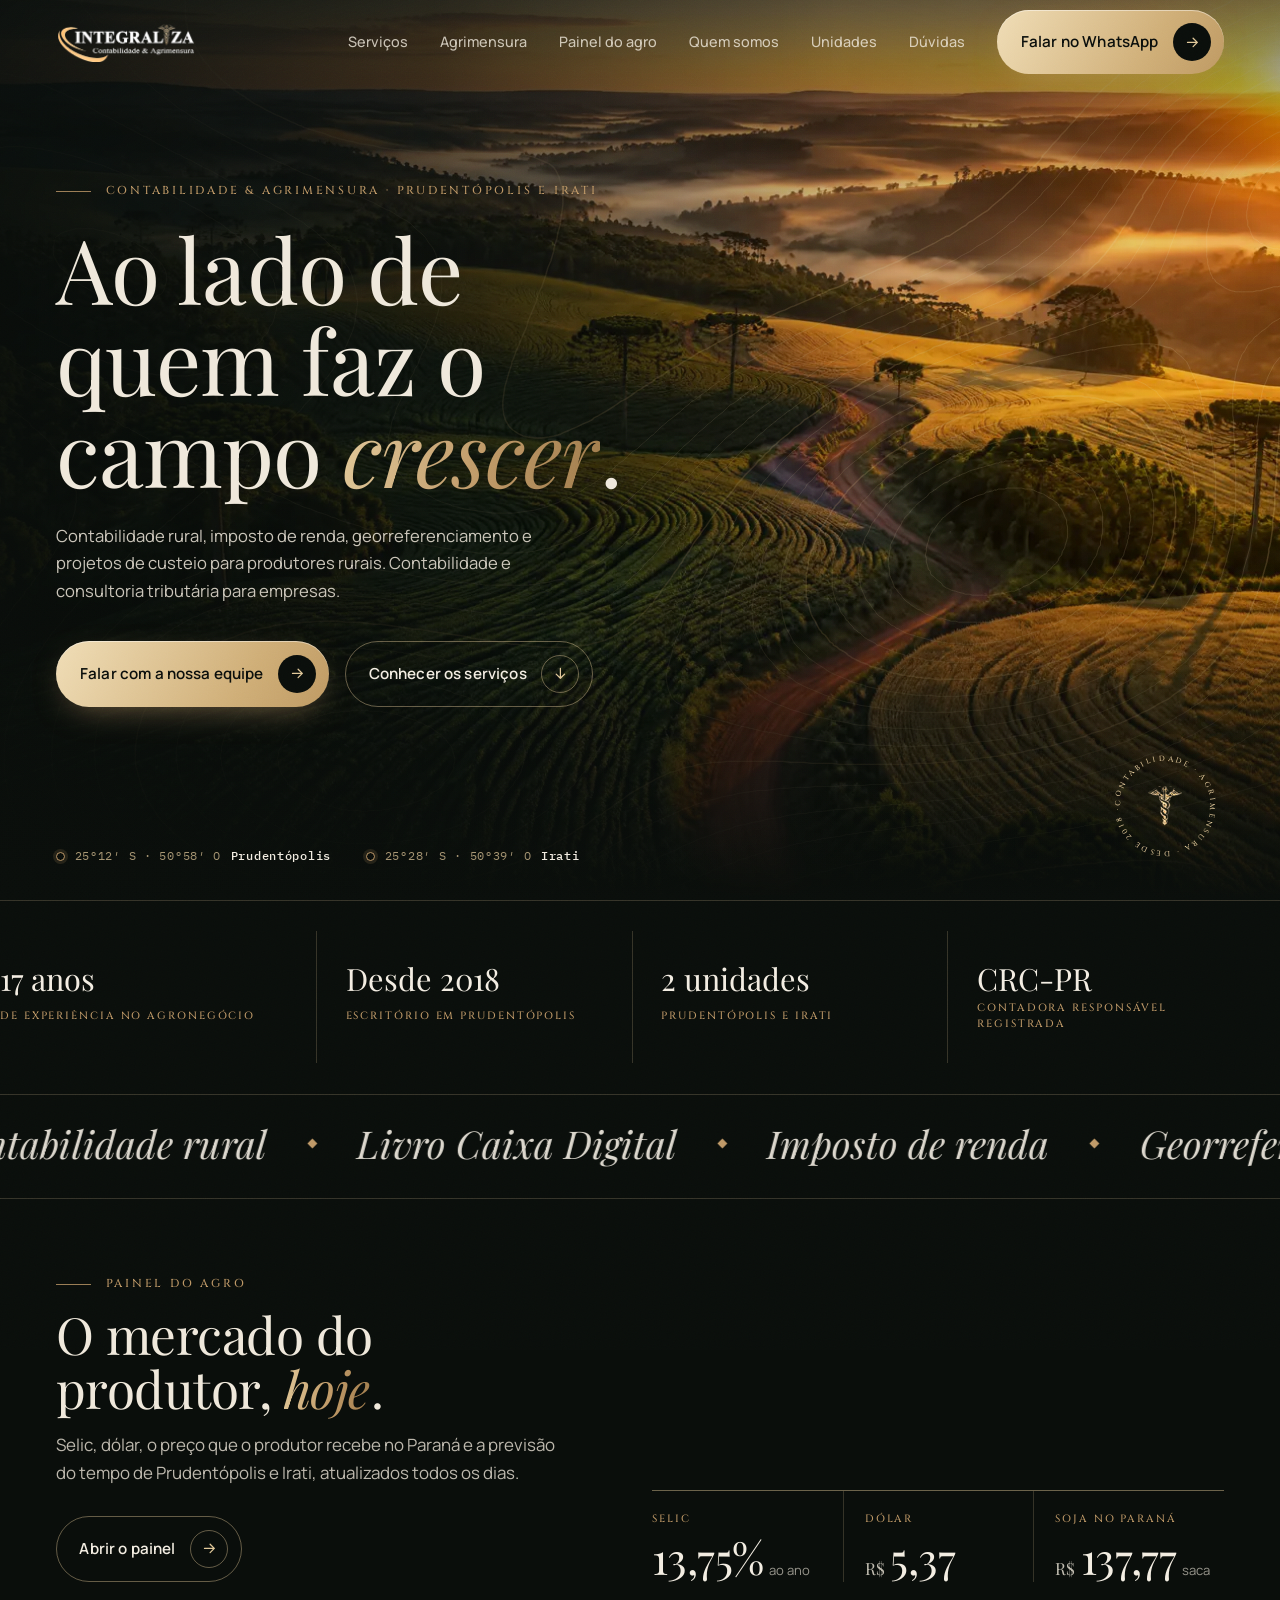
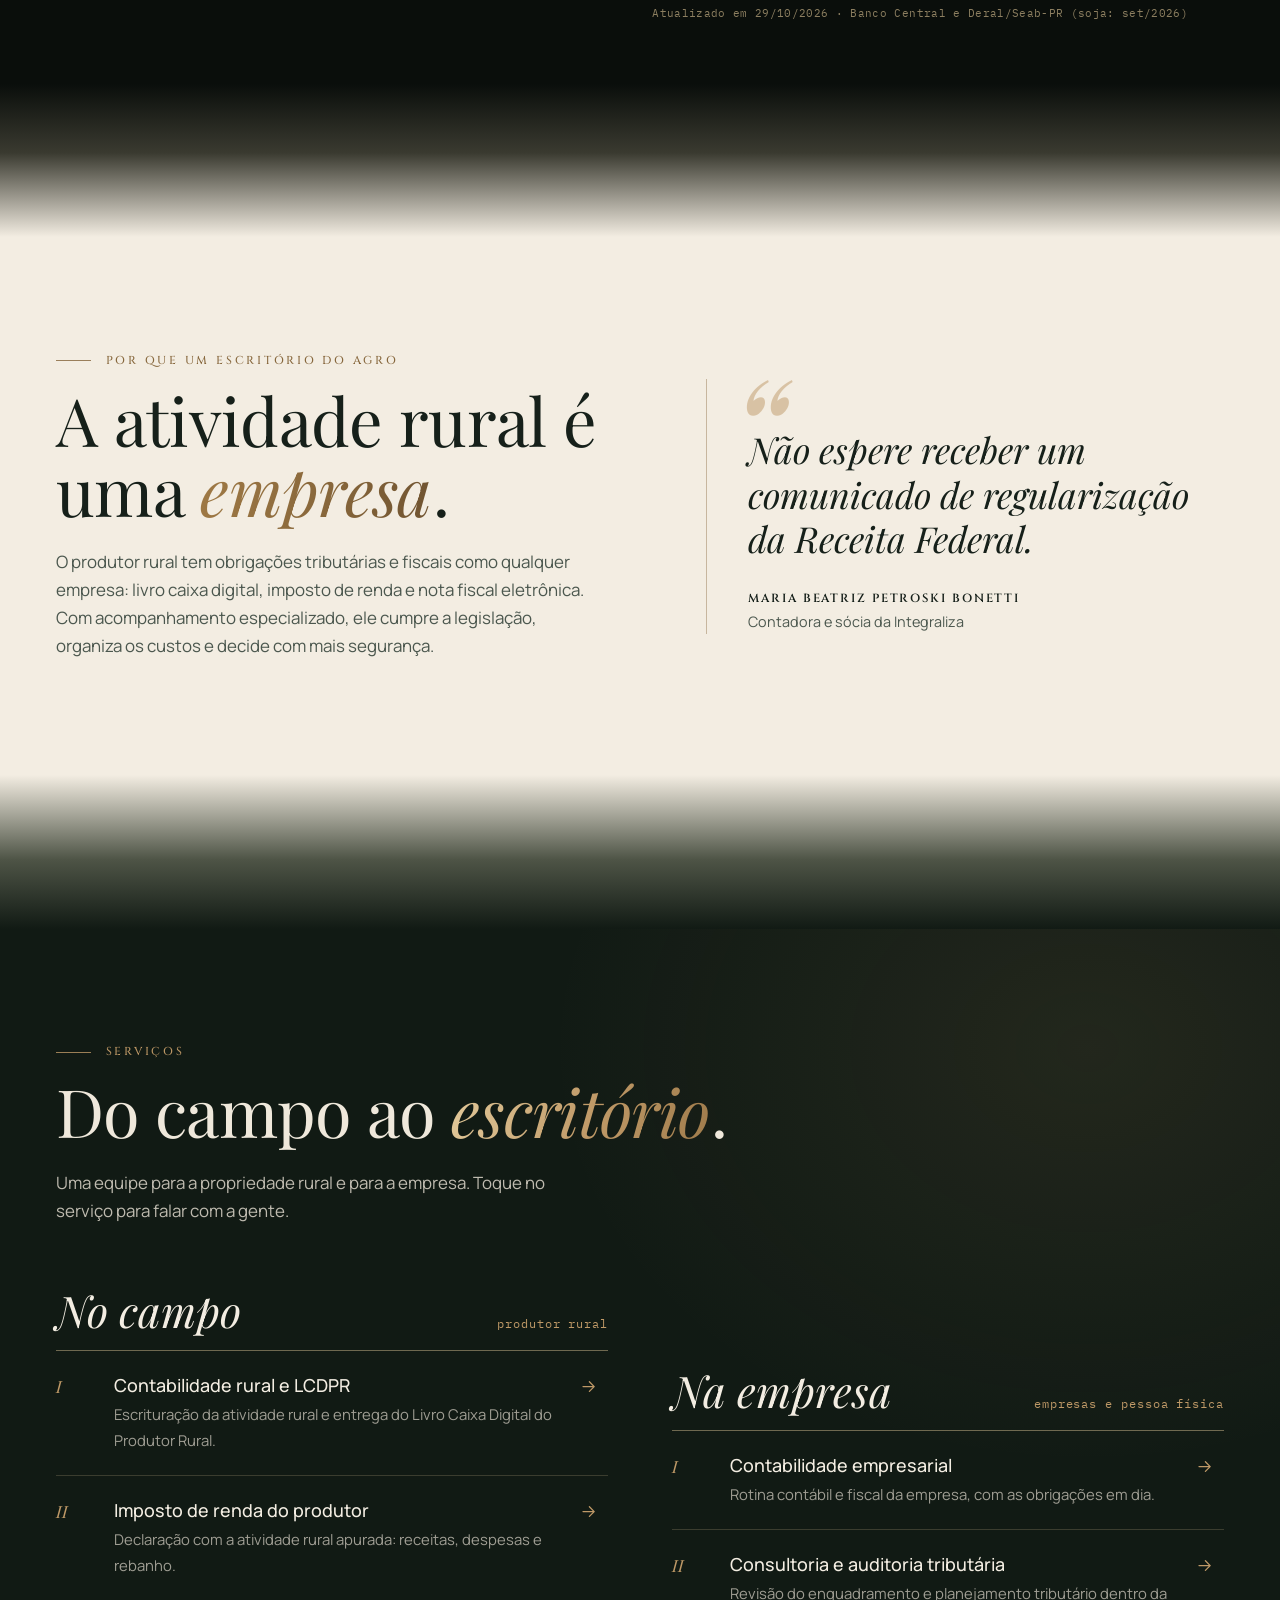
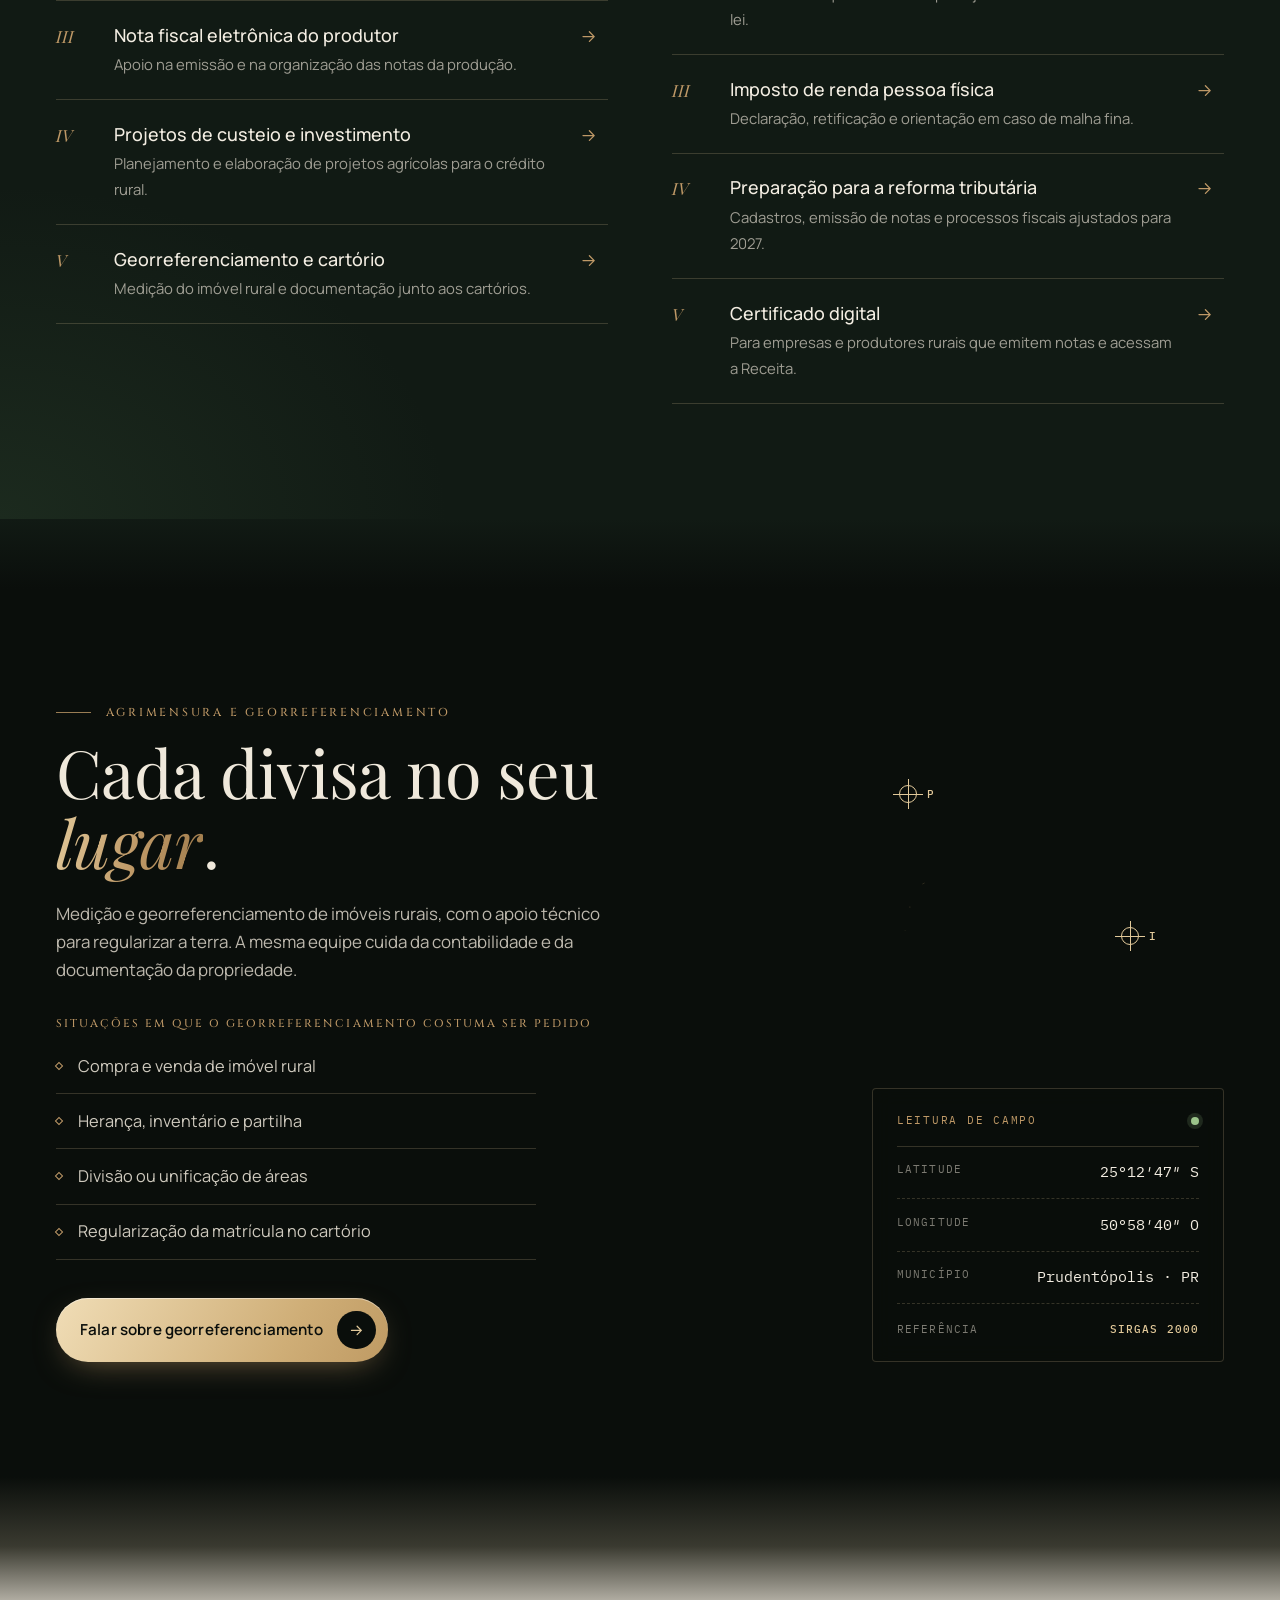
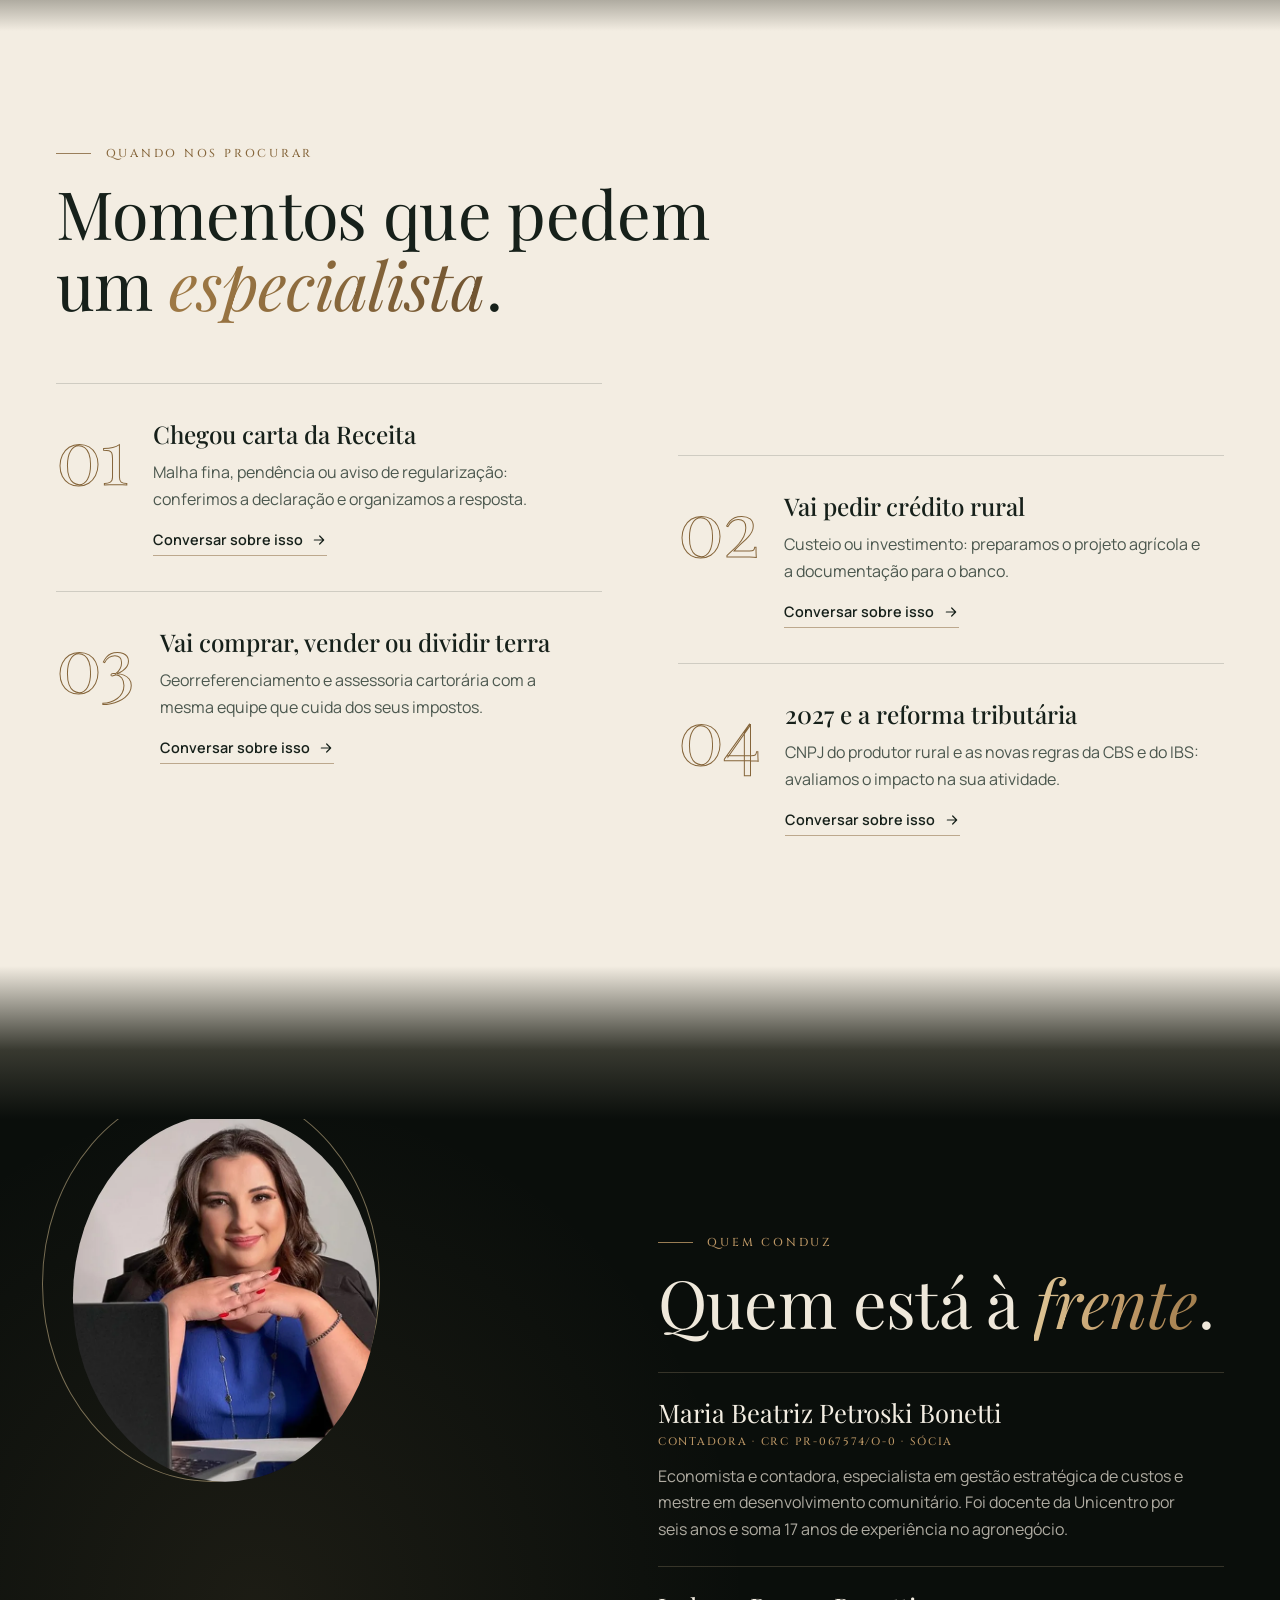
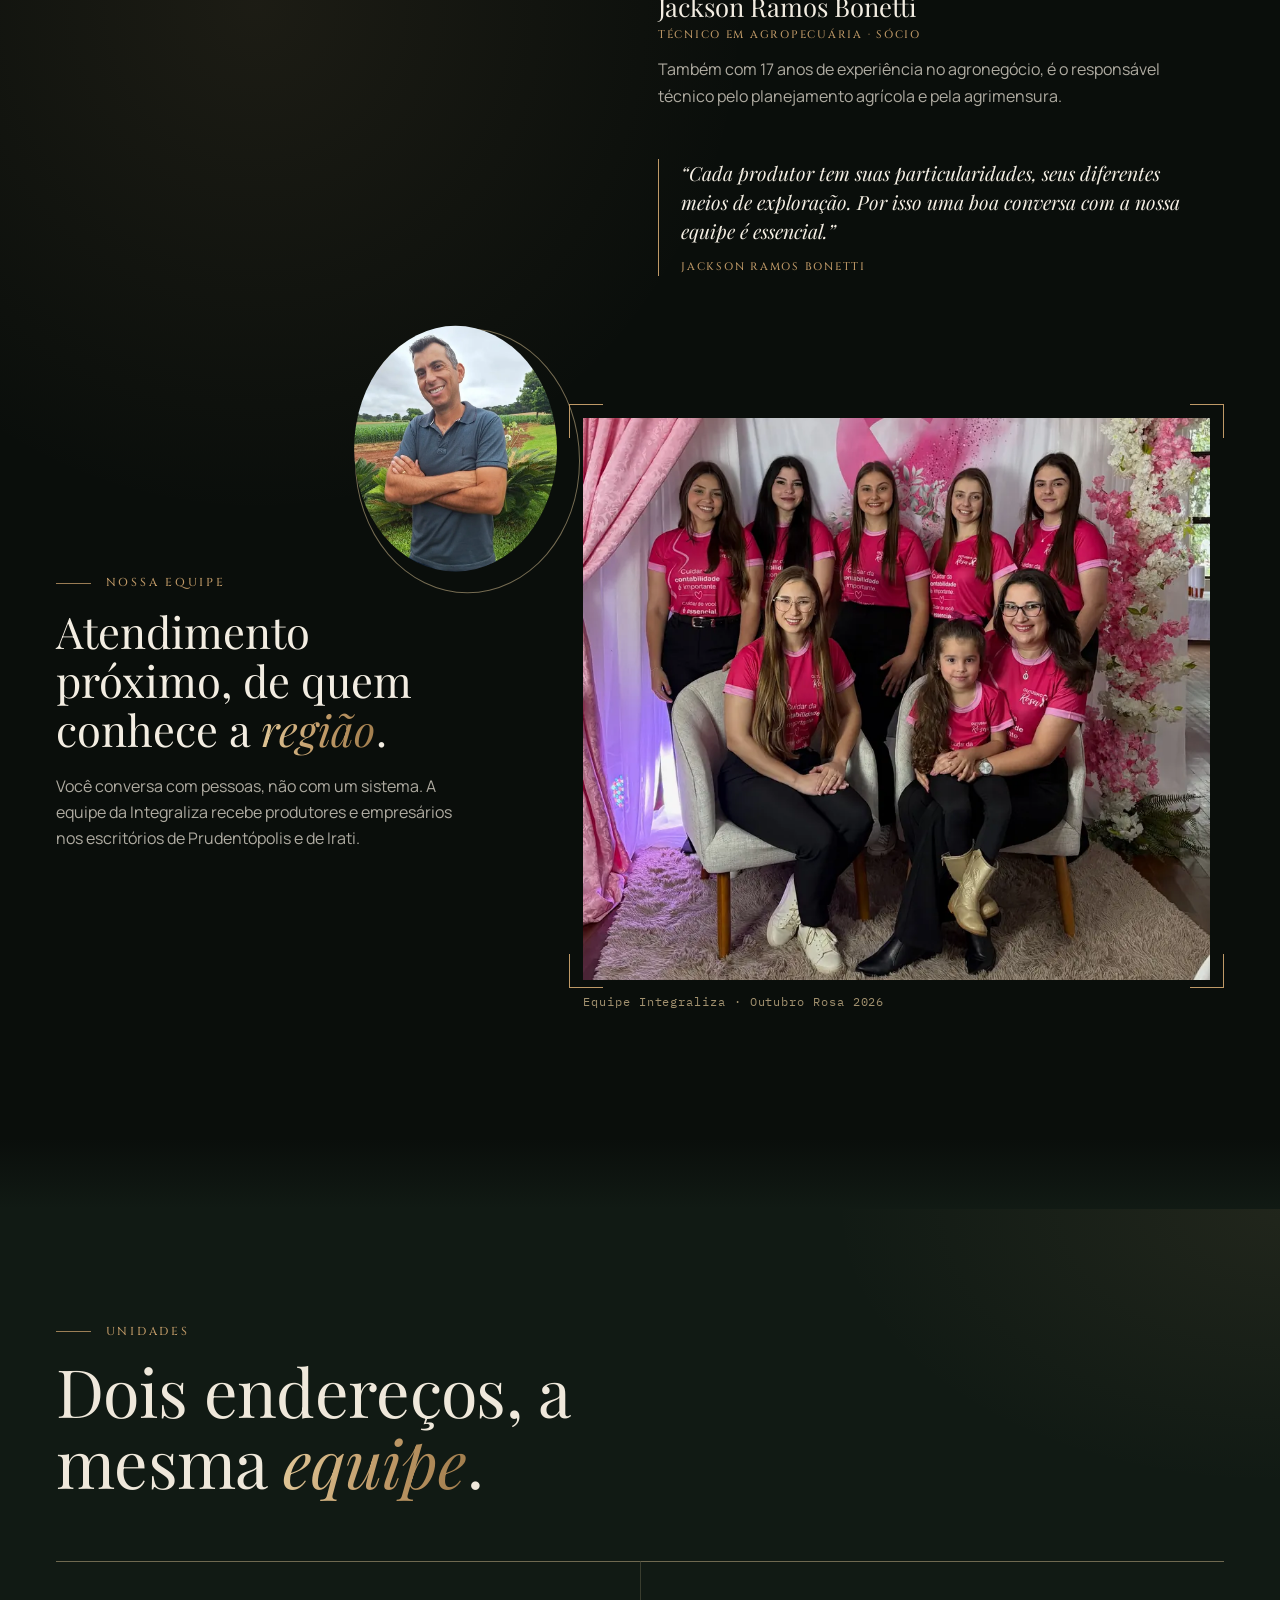
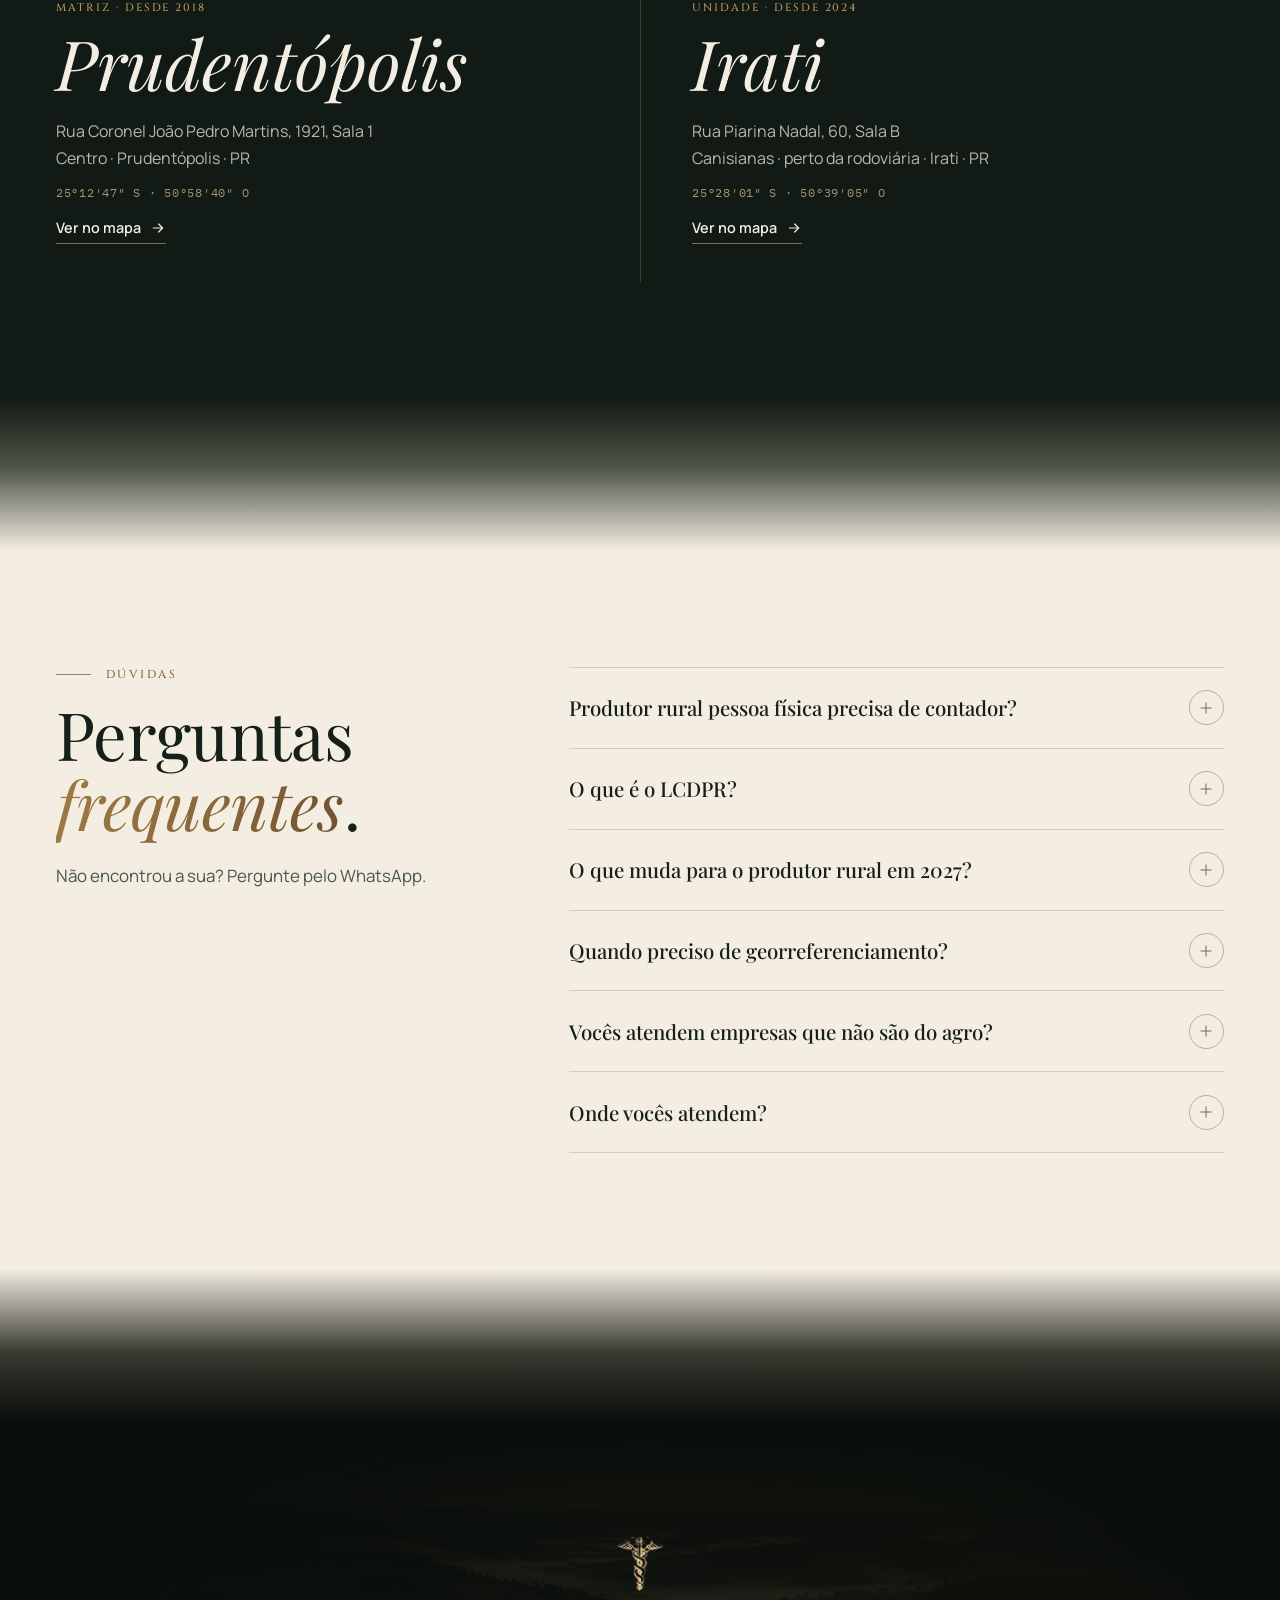
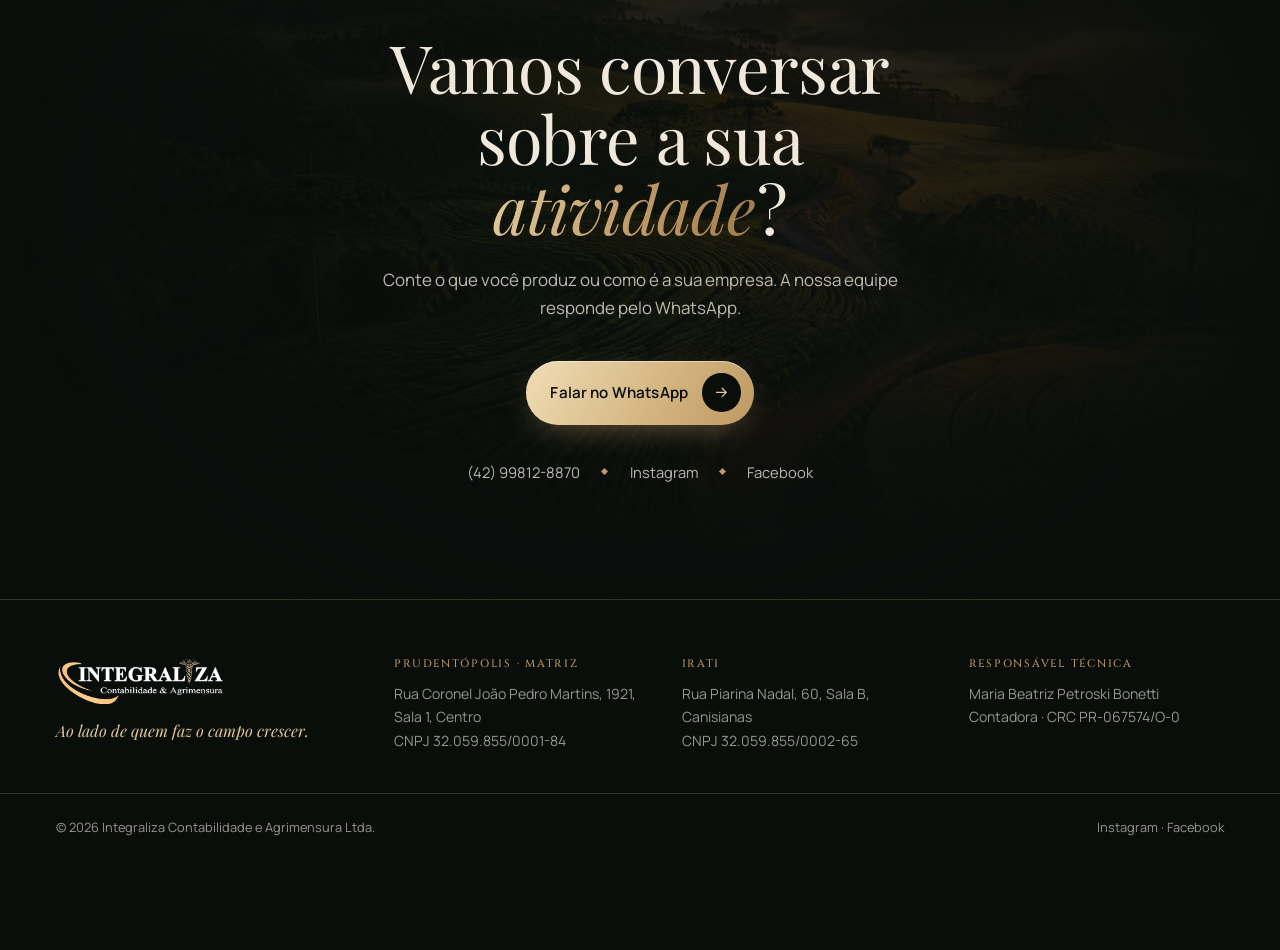
==== commit 5f390567: "Painel do agro na página principal (menu e chamada) e rotina que junta antes de gravar Co-Authored-B" ====
--- a/index.html
+++ b/index.html
@@ -34,6 +34,7 @@
     <nav class="menu" aria-label="Seções">
       <a href="#servicos">Serviços</a>
       <a href="#agrimensura">Agrimensura</a>
+      <a href="./portal/">Painel do agro</a>
       <a href="#quem-somos">Quem somos</a>
       <a href="#unidades">Unidades</a>
       <a href="#duvidas">Dúvidas</a>
@@ -45,6 +46,7 @@
 <nav class="menu-cel" id="menu-cel" aria-label="Menu" hidden>
   <a href="#servicos">Serviços</a>
   <a href="#agrimensura">Agrimensura</a>
+  <a href="./portal/">Painel do agro</a>
   <a href="#quem-somos">Quem somos</a>
   <a href="#unidades">Unidades</a>
   <a href="#duvidas">Dúvidas</a>
@@ -95,6 +97,23 @@
     <span>Contabilidade rural</span><span>Livro Caixa Digital</span><span>Imposto de renda</span><span>Georreferenciamento</span><span>Nota fiscal do produtor</span><span>Custeio e investimento</span><span>Planejamento tributário</span><span>Assessoria cartorária</span><span>Certificado digital</span><span>Reforma tributária</span>
   </div>
 </div>
+
+<section class="painel-chamada" aria-labelledby="painel-titulo">
+  <div class="wrap painel-chamada-grade reveal">
+    <div>
+      <p class="rotulo">Painel do agro</p>
+      <h2 id="painel-titulo">O mercado do produtor, <em>hoje</em>.</h2>
+      <p class="texto">Selic, dólar, o preço que o produtor recebe no Paraná e a previsão do tempo de Prudentópolis e Irati, atualizados todos os dias.</p>
+      <a class="btn btn-linha" href="./portal/">Abrir o painel<i><svg viewBox="0 0 24 24"><path d="M5 12h14M13 6l6 6-6 6"/></svg></i></a>
+    </div>
+    <dl class="painel-mini">
+      <div><dt>Selic</dt><dd><b data-mini="selic">13,75%</b><span>ao ano</span></dd></div>
+      <div><dt>Dólar</dt><dd><span class="pre">R$</span><b data-mini="dolar">5,37</b></dd></div>
+      <div><dt>Soja no Paraná</dt><dd><span class="pre">R$</span><b data-mini="soja">137,77</b><span>saca</span></dd></div>
+    </dl>
+    <p class="painel-mini-pe" data-mini="data">Fontes: Banco Central e Deral/Seab-PR</p>
+  </div>
+</section>
 
 <div class="faixa noite-palha"></div>
 
--- a/assets/site.css
+++ b/assets/site.css
@@ -157,6 +157,21 @@
 .letreiro-faixa { display: flex; width: max-content; will-change: transform; }
 .letreiro span { font: italic 400 clamp(1.6rem, 3vw, 2.6rem)/1.2 var(--display); color: rgba(243, 237, 226, .9); white-space: nowrap; margin-right: 2.6rem; display: inline-flex; align-items: center; gap: 2.6rem; }
 .letreiro span::after { content: ''; width: 7px; height: 7px; background: var(--ouro); transform: rotate(45deg); flex: none; }
+
+/* chamada do Painel do agro na página principal */
+.painel-chamada { background: var(--noite); padding: clamp(3rem, 6vw, 5rem) 0 clamp(2.5rem, 5vw, 4rem); border-top: 1px solid var(--fio-escuro); }
+.painel-chamada-grade { display: grid; grid-template-columns: minmax(0, 1fr) minmax(0, 1.1fr); gap: 1.5rem clamp(2rem, 6vw, 6rem); align-items: end; }
+.painel-chamada h2 { font-size: clamp(2rem, 4vw, 3.2rem); margin: .9rem 0 1rem; }
+.painel-chamada .texto { margin-bottom: 1.8rem; }
+.painel-mini { display: grid; grid-template-columns: repeat(3, minmax(0, 1fr)); margin: 0; border-top: 1px solid rgba(226, 201, 154, .45); }
+.painel-mini > div { padding: 1.3rem 1rem 0 0; }
+.painel-mini > div + div { padding-left: 1.3rem; border-left: 1px solid var(--fio-escuro); }
+.painel-mini dt { font: 500 .66rem/1.4 var(--rotulo); letter-spacing: .18em; text-transform: uppercase; color: var(--ouro); }
+.painel-mini dd { margin: .6rem 0 0; display: flex; align-items: baseline; gap: .35rem; color: var(--palha); }
+.painel-mini b { font: 400 clamp(2rem, 3.4vw, 2.9rem)/1 var(--display); letter-spacing: -.01em; }
+.painel-mini span { font-size: .82rem; color: rgba(239, 232, 219, .62); }
+.painel-mini .pre { font: 400 1.05rem var(--display); color: rgba(239, 232, 219, .8); }
+.painel-mini-pe { grid-column: 2; font: 400 .7rem var(--mono); letter-spacing: .03em; color: rgba(226, 201, 154, .6); }
 
 /* faixas de transição: a seção seguinte começa na cor exata em que a faixa termina */
 .faixa { height: clamp(90px, 12vw, 160px); }
@@ -383,6 +398,13 @@
   .selo { width: 88px; height: 88px; }
   .selo img { width: 26px; }
 
+  .painel-chamada-grade { grid-template-columns: minmax(0, 1fr); }
+  .painel-mini > div { padding-right: .6rem; }
+  .painel-mini > div + div { padding-left: .8rem; }
+  .painel-mini b { font-size: clamp(1.5rem, 7vw, 2rem); }
+  .painel-mini span { font-size: .72rem; }
+  .painel-mini dt { letter-spacing: .12em; min-height: 2.8em; }
+  .painel-mini-pe { grid-column: 1; }
   .prova .wrap { grid-template-columns: repeat(2, minmax(0, 1fr)); }
   .prova div { padding: 1.3rem 1rem 1.3rem 0; }
   .prova div + div { padding-left: 1rem; }
@@ -416,6 +438,10 @@
   .barra-cel .btn { width: 100%; justify-content: space-between; }
 }
 
+@media (max-width: 430px) {
+  .painel-mini dd span:not(.pre) { display: none; }
+}
+
 @media (prefers-reduced-motion: reduce) {
   .hero-foto img { animation: none; }
   .grao { animation: none; }
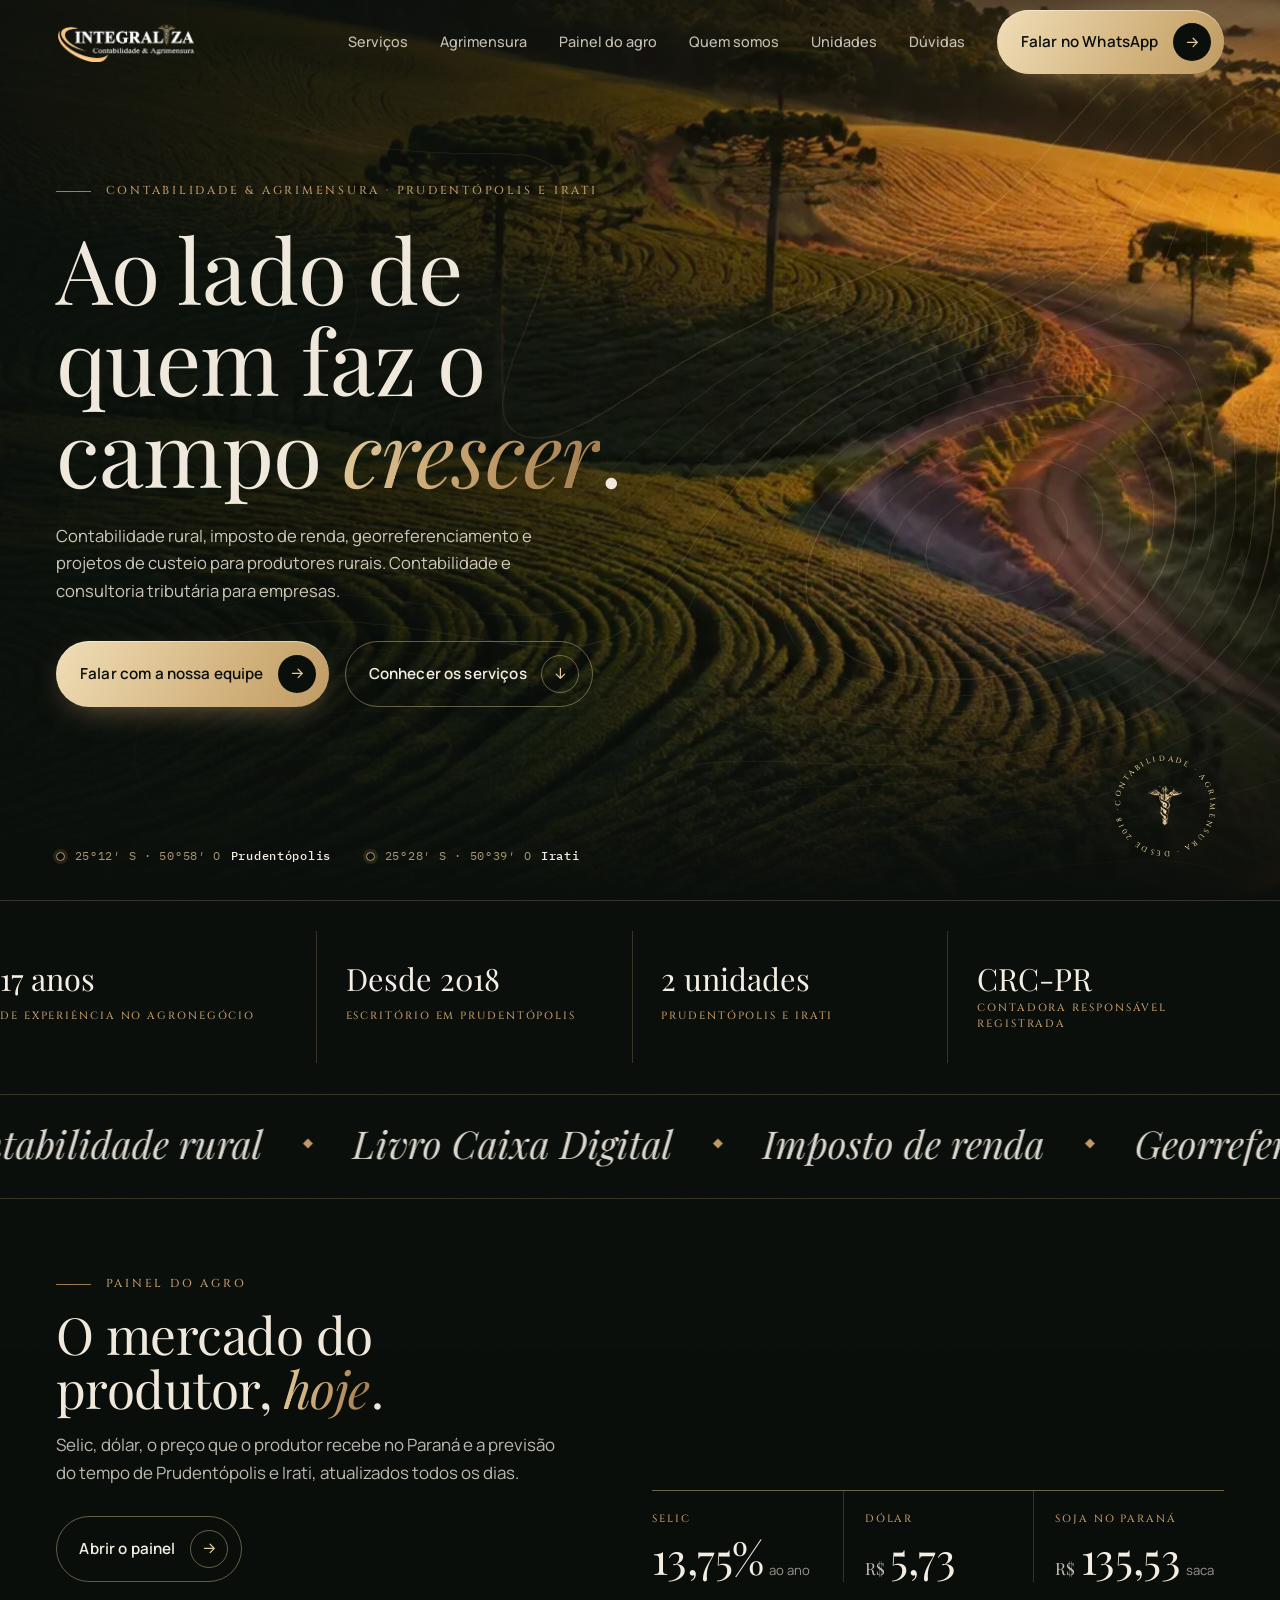
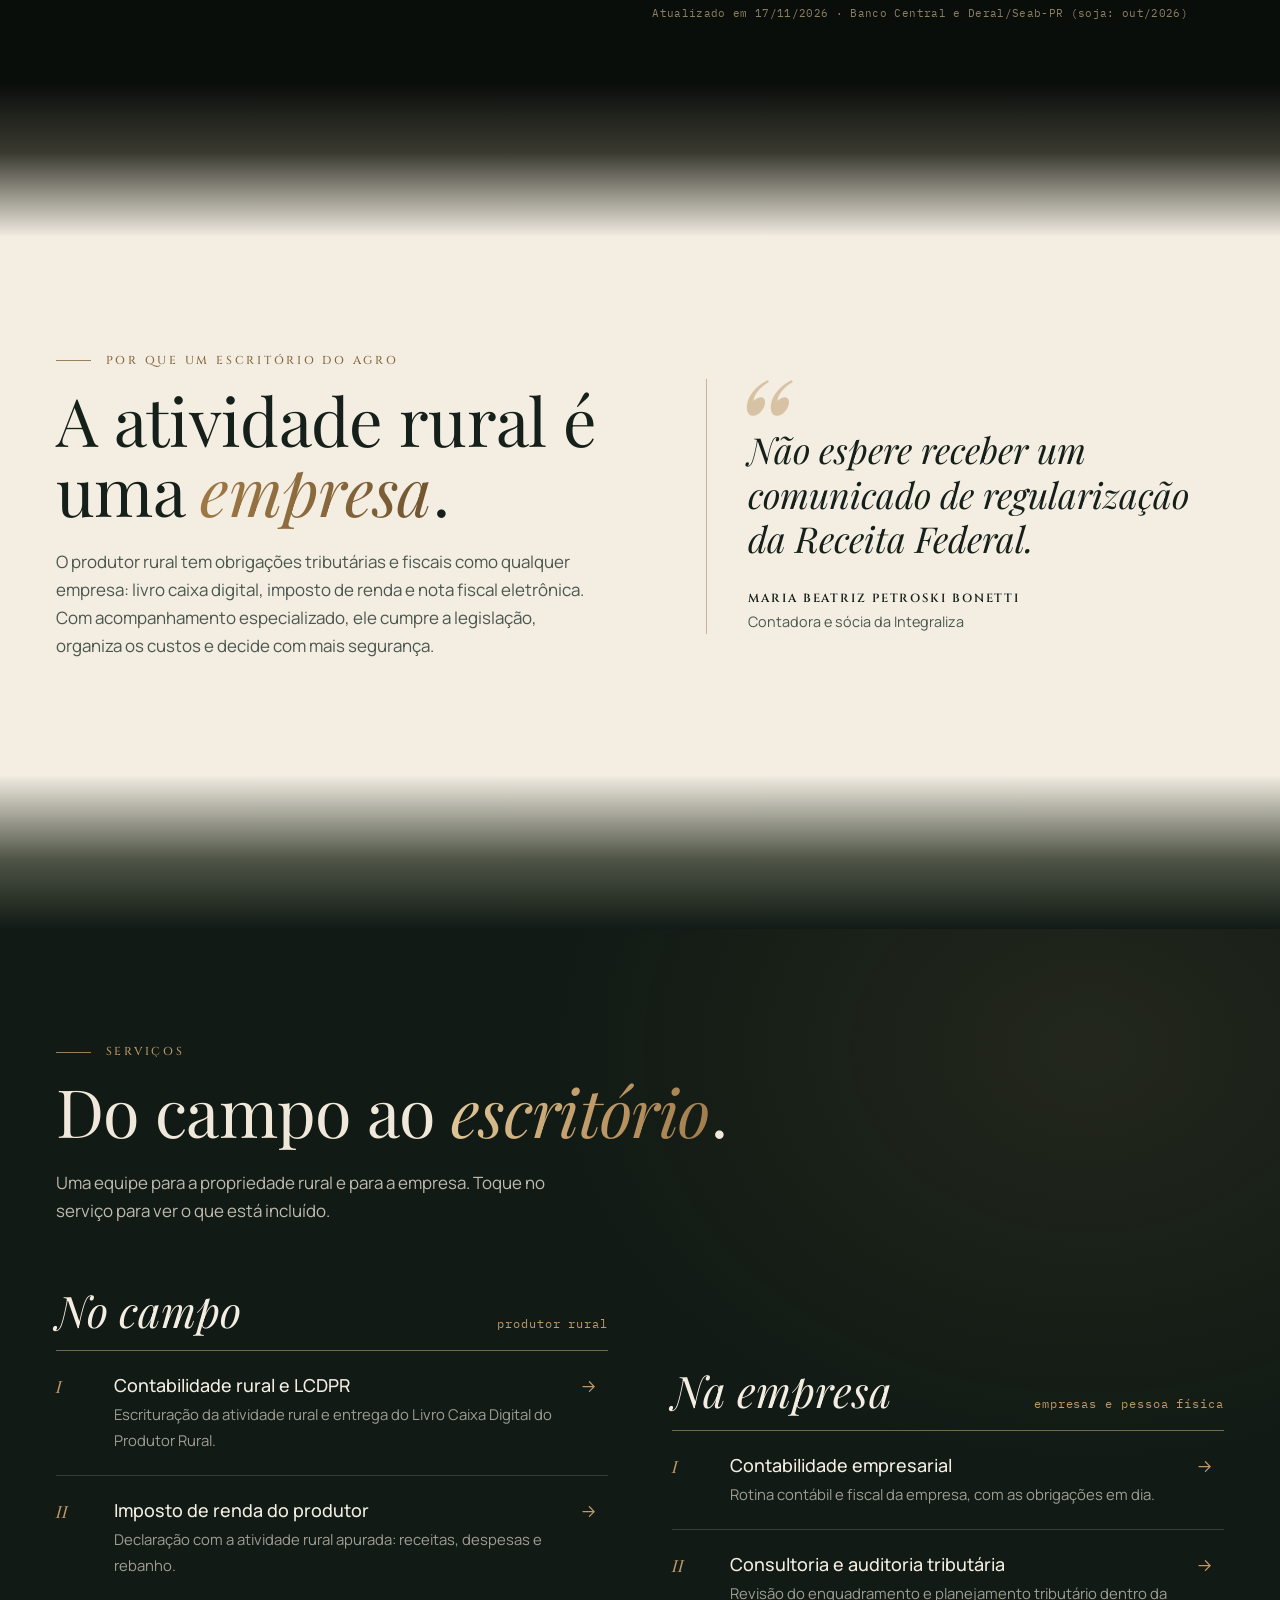
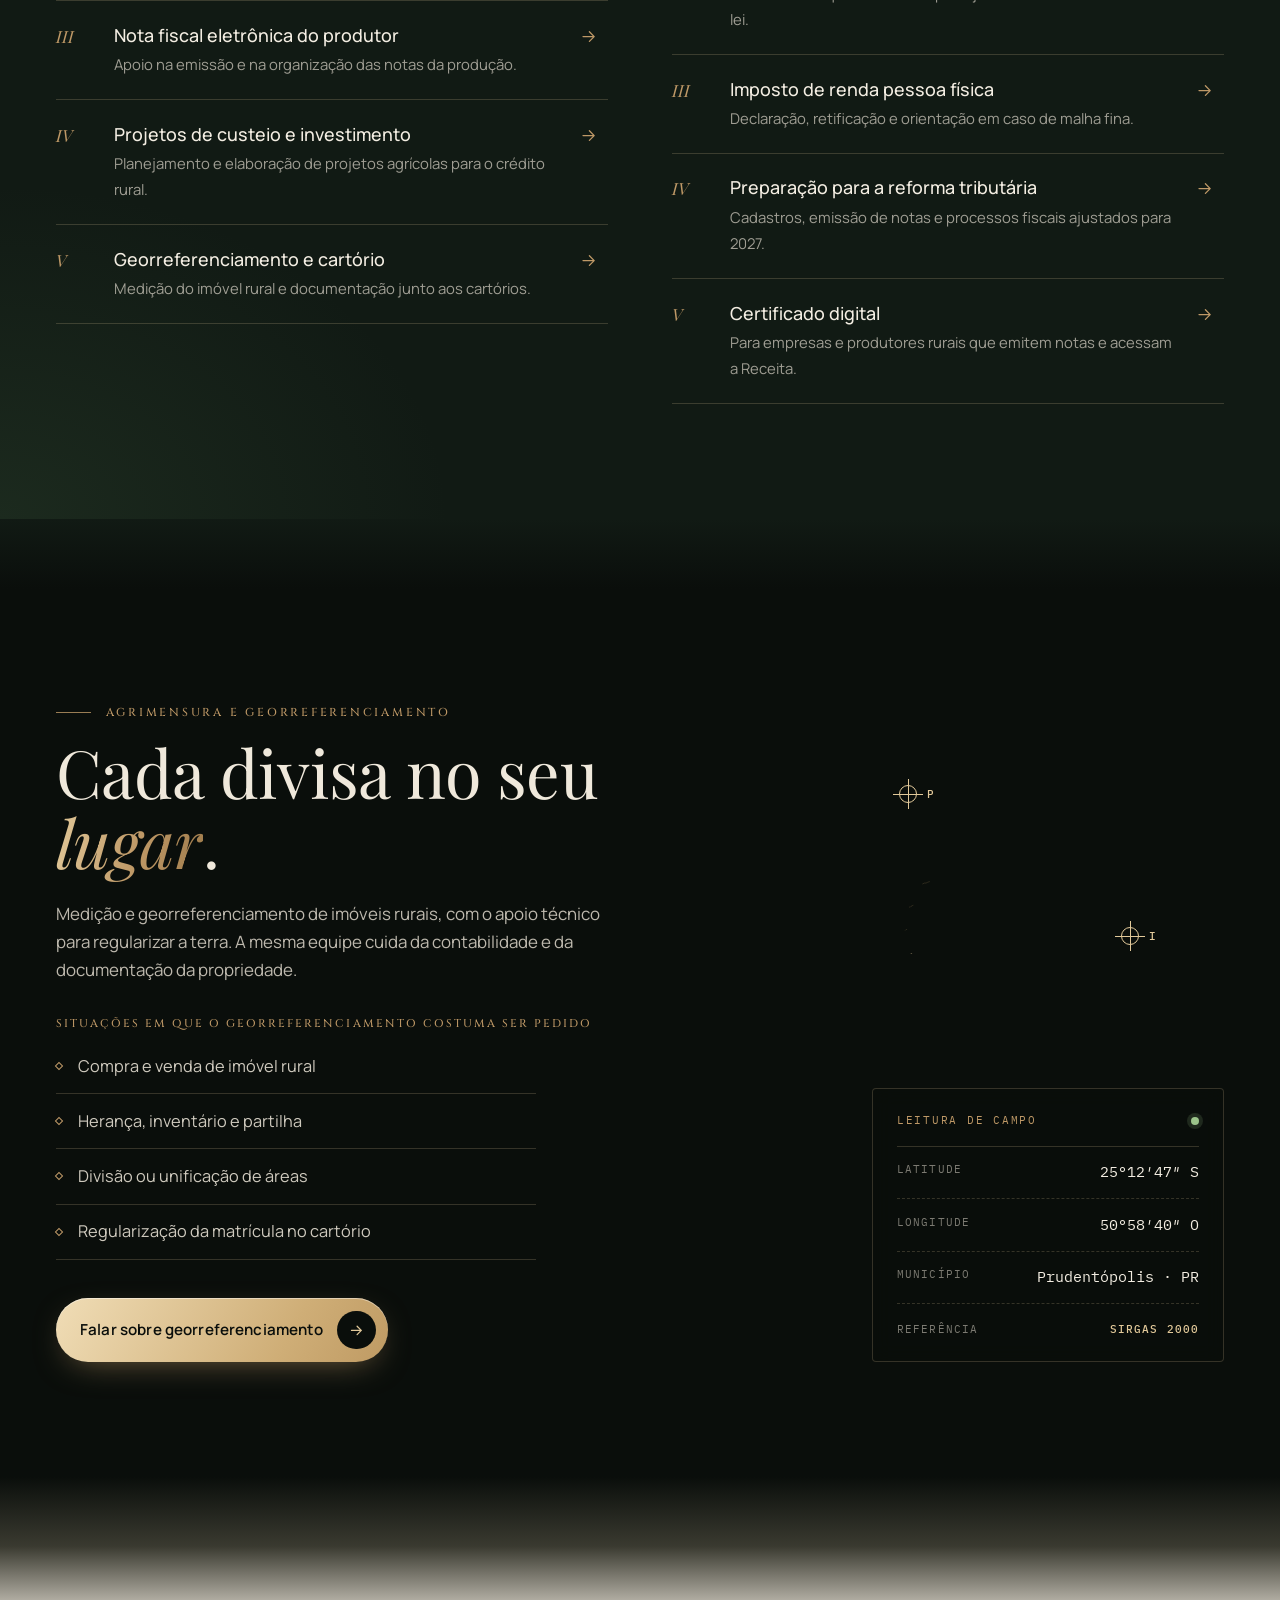
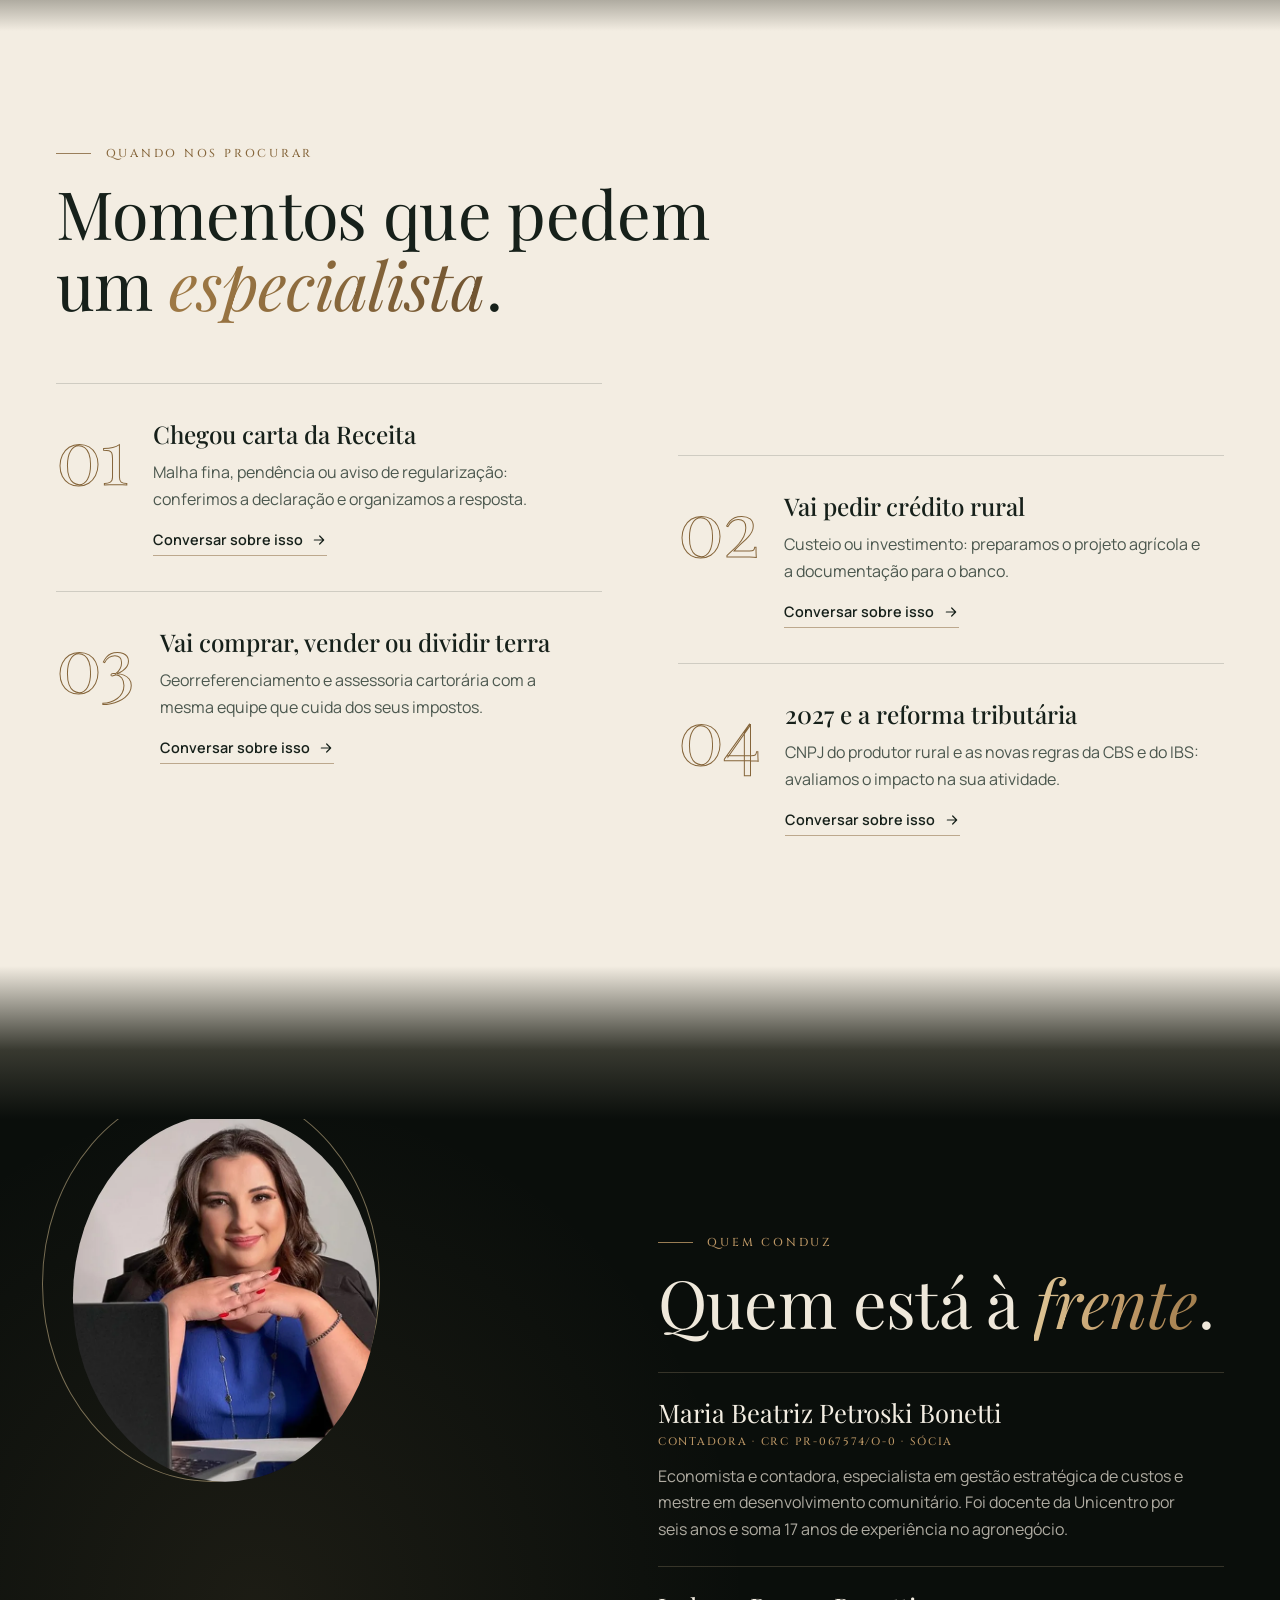
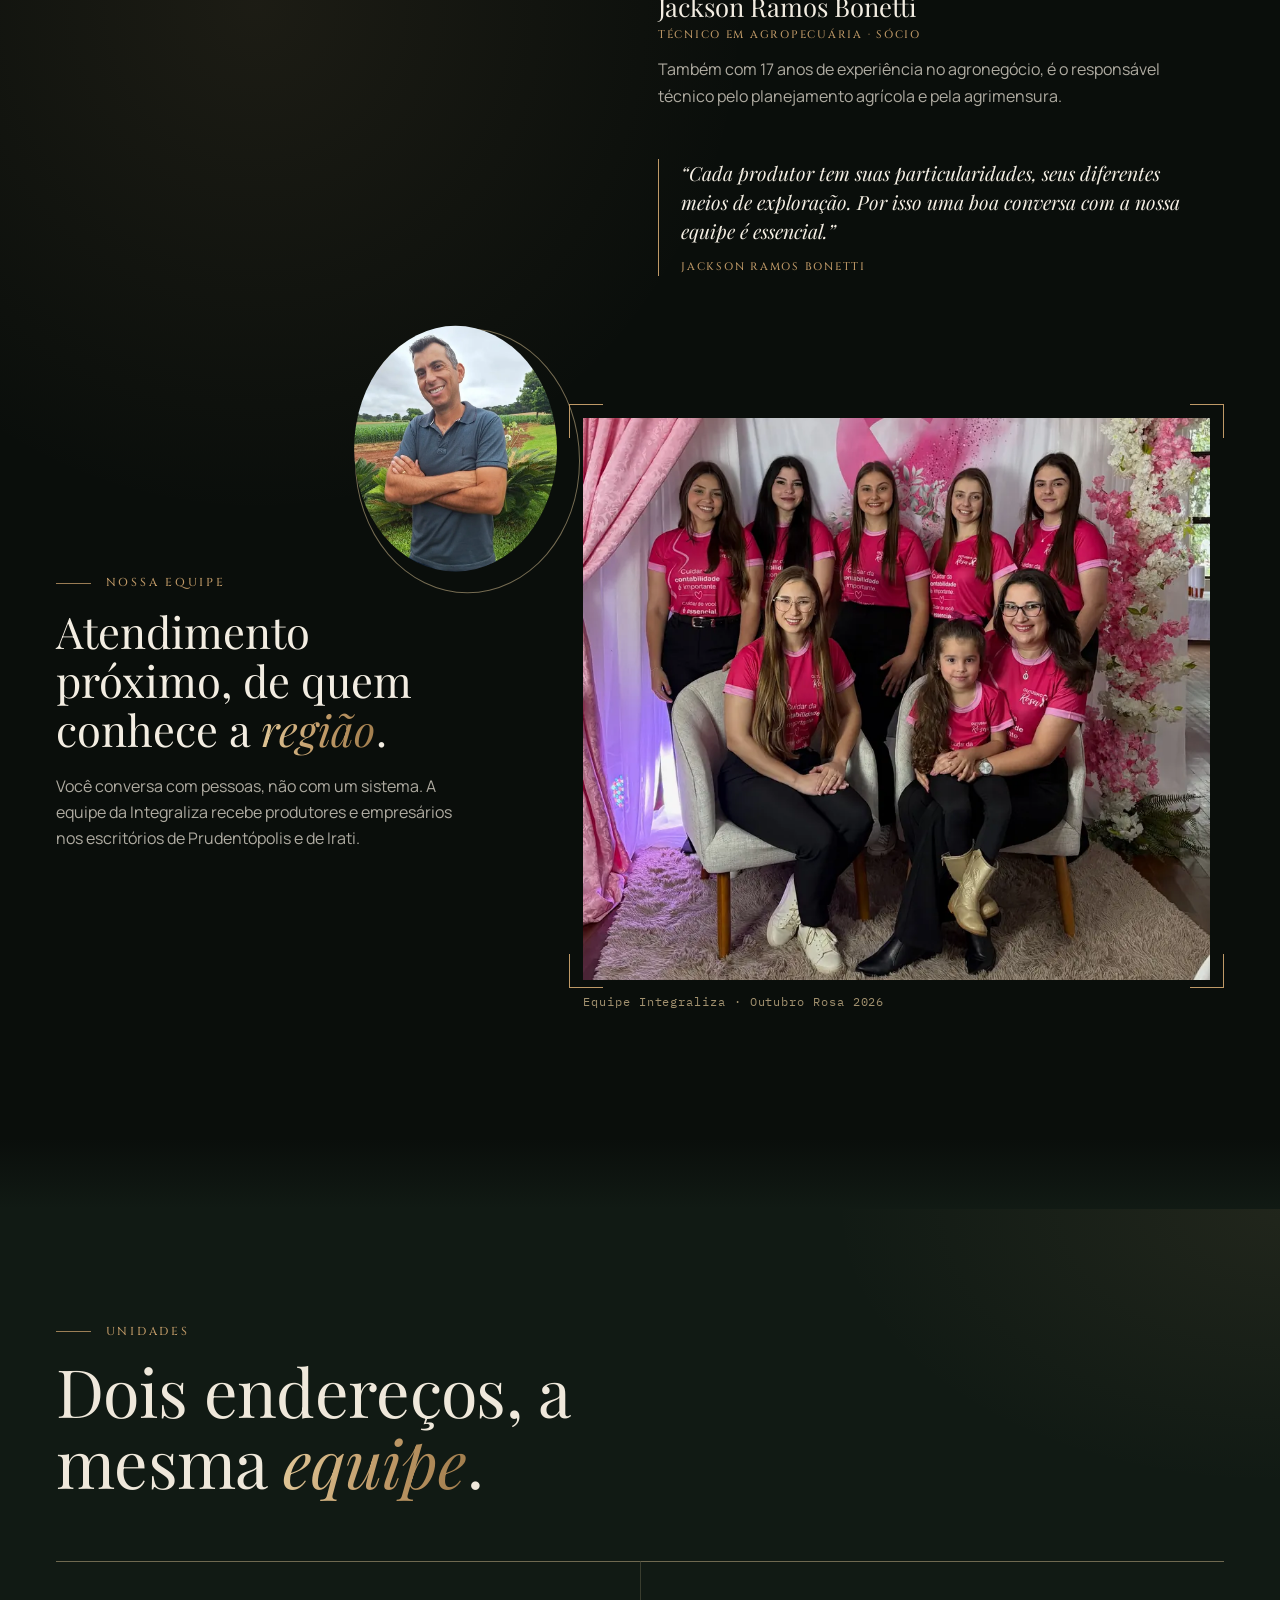
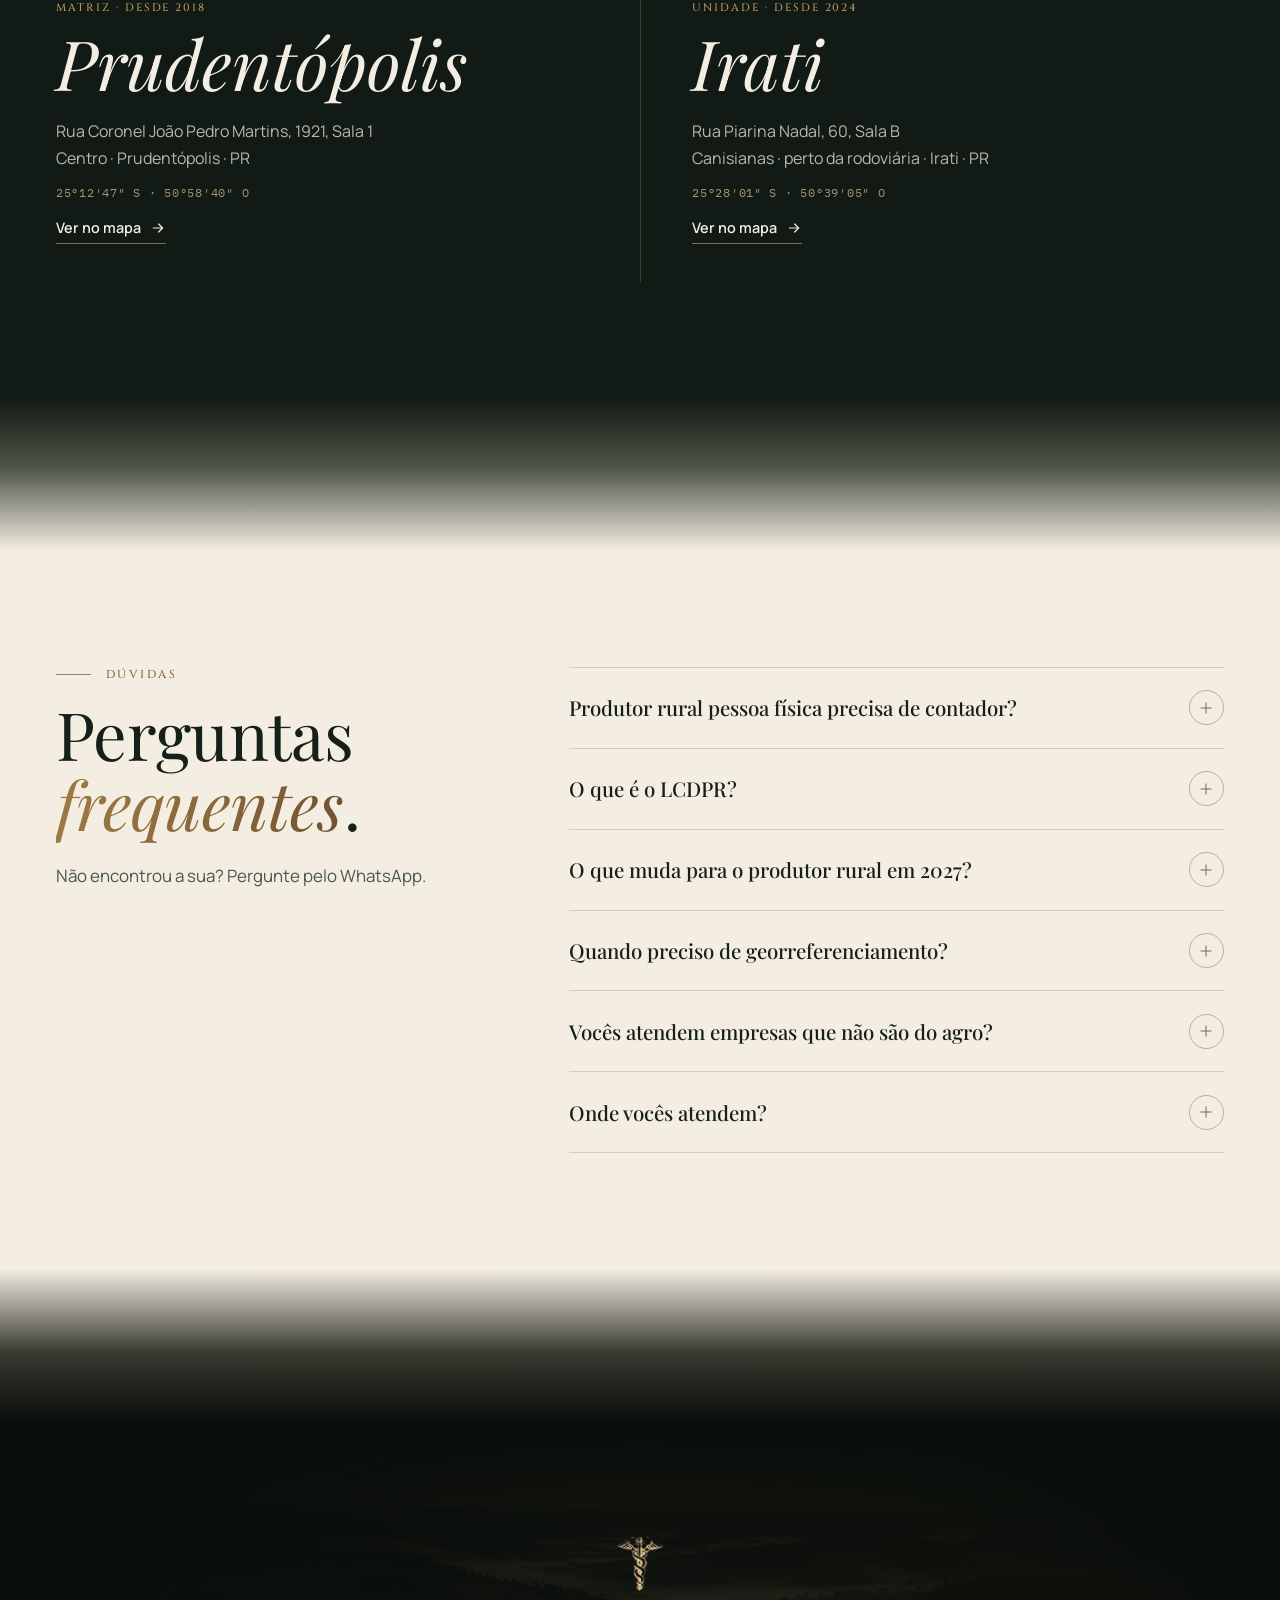
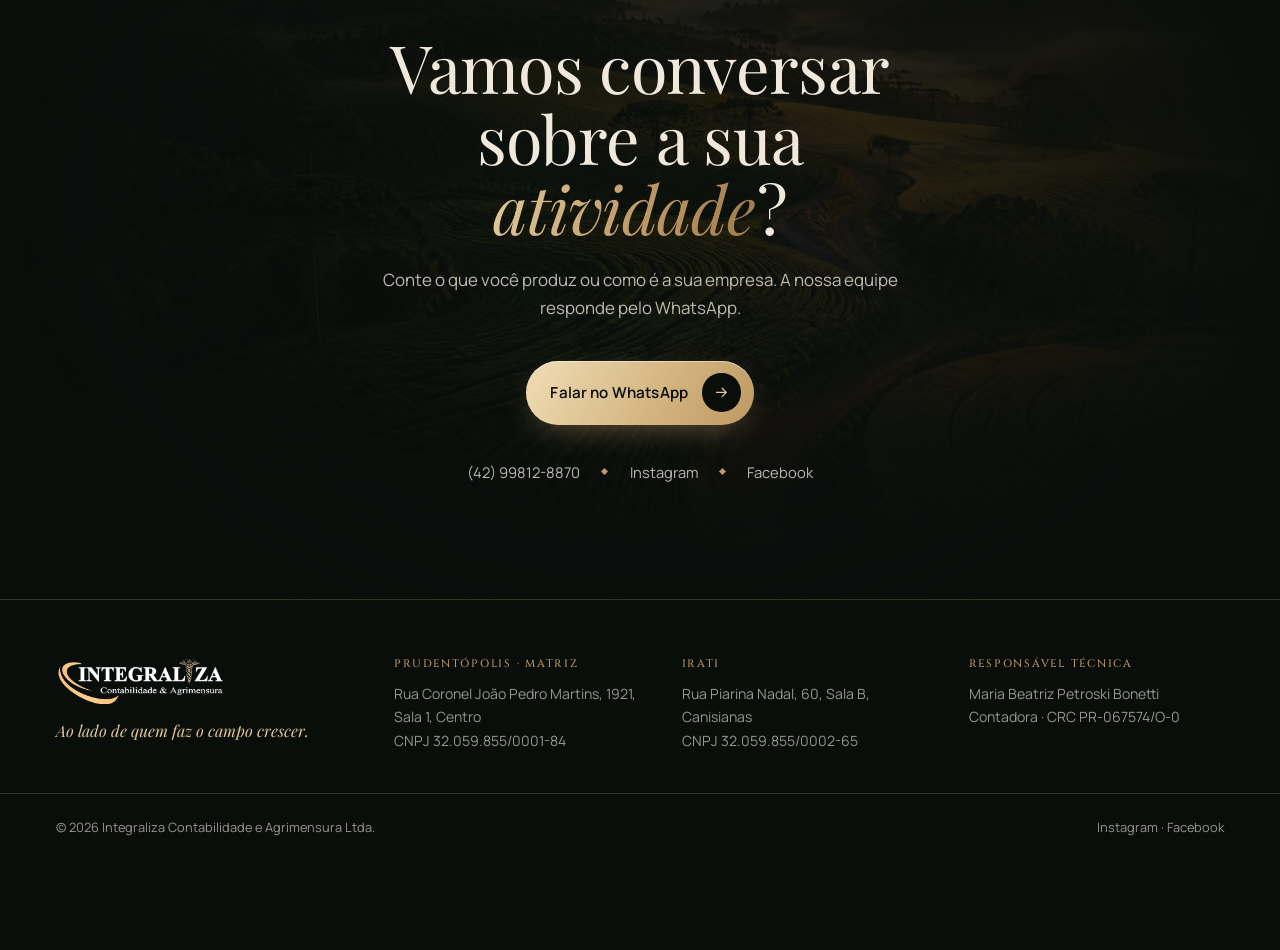
==== commit c69334a5: "Paginas de servico: uma pagina para cada um dos 10 servicos Cada servico ganha pagina propria em /se" ====
--- a/index.html
+++ b/index.html
@@ -140,27 +140,27 @@
     <div class="titulo-secao reveal">
       <p class="rotulo">Serviços</p>
       <h2>Do campo ao <em>escritório</em>.</h2>
-      <p class="texto">Uma equipe para a propriedade rural e para a empresa. Toque no serviço para falar com a gente.</p>
+      <p class="texto">Uma equipe para a propriedade rural e para a empresa. Toque no serviço para ver o que está incluído.</p>
     </div>
     <div class="servicos-colunas">
       <div class="coluna reveal">
         <div class="coluna-topo"><h3>No campo</h3><span>produtor rural</span></div>
         <ul class="lista-servicos">
-          <li><a href="https://wa.me/5542998128870" data-msg="Olá! Gostaria de saber mais sobre a contabilidade rural e o Livro Caixa Digital do Produtor Rural." target="_blank" rel="noopener"><i>I</i><div><b>Contabilidade rural e LCDPR</b><span>Escrituração da atividade rural e entrega do Livro Caixa Digital do Produtor Rural.</span></div><svg viewBox="0 0 24 24"><path d="M5 12h14M13 6l6 6-6 6"/></svg></a></li>
-          <li><a href="https://wa.me/5542998128870" data-msg="Olá! Gostaria de saber mais sobre a declaração de imposto de renda do produtor rural." target="_blank" rel="noopener"><i>II</i><div><b>Imposto de renda do produtor</b><span>Declaração com a atividade rural apurada: receitas, despesas e rebanho.</span></div><svg viewBox="0 0 24 24"><path d="M5 12h14M13 6l6 6-6 6"/></svg></a></li>
-          <li><a href="https://wa.me/5542998128870" data-msg="Olá! Gostaria de saber mais sobre a nota fiscal eletrônica do produtor rural." target="_blank" rel="noopener"><i>III</i><div><b>Nota fiscal eletrônica do produtor</b><span>Apoio na emissão e na organização das notas da produção.</span></div><svg viewBox="0 0 24 24"><path d="M5 12h14M13 6l6 6-6 6"/></svg></a></li>
-          <li><a href="https://wa.me/5542998128870" data-msg="Olá! Gostaria de saber mais sobre projetos agrícolas de custeio e investimento." target="_blank" rel="noopener"><i>IV</i><div><b>Projetos de custeio e investimento</b><span>Planejamento e elaboração de projetos agrícolas para o crédito rural.</span></div><svg viewBox="0 0 24 24"><path d="M5 12h14M13 6l6 6-6 6"/></svg></a></li>
-          <li><a href="https://wa.me/5542998128870" data-msg="Olá! Gostaria de saber mais sobre georreferenciamento e assessoria cartorária." target="_blank" rel="noopener"><i>V</i><div><b>Georreferenciamento e cartório</b><span>Medição do imóvel rural e documentação junto aos cartórios.</span></div><svg viewBox="0 0 24 24"><path d="M5 12h14M13 6l6 6-6 6"/></svg></a></li>
+          <li><a href="./servicos/contabilidade-rural/"><i>I</i><div><b>Contabilidade rural e LCDPR</b><span>Escrituração da atividade rural e entrega do Livro Caixa Digital do Produtor Rural.</span></div><svg viewBox="0 0 24 24"><path d="M5 12h14M13 6l6 6-6 6"/></svg></a></li>
+          <li><a href="./servicos/imposto-de-renda-produtor-rural/"><i>II</i><div><b>Imposto de renda do produtor</b><span>Declaração com a atividade rural apurada: receitas, despesas e rebanho.</span></div><svg viewBox="0 0 24 24"><path d="M5 12h14M13 6l6 6-6 6"/></svg></a></li>
+          <li><a href="./servicos/nota-fiscal-produtor-rural/"><i>III</i><div><b>Nota fiscal eletrônica do produtor</b><span>Apoio na emissão e na organização das notas da produção.</span></div><svg viewBox="0 0 24 24"><path d="M5 12h14M13 6l6 6-6 6"/></svg></a></li>
+          <li><a href="./servicos/projetos-custeio-investimento/"><i>IV</i><div><b>Projetos de custeio e investimento</b><span>Planejamento e elaboração de projetos agrícolas para o crédito rural.</span></div><svg viewBox="0 0 24 24"><path d="M5 12h14M13 6l6 6-6 6"/></svg></a></li>
+          <li><a href="./servicos/georreferenciamento/"><i>V</i><div><b>Georreferenciamento e cartório</b><span>Medição do imóvel rural e documentação junto aos cartórios.</span></div><svg viewBox="0 0 24 24"><path d="M5 12h14M13 6l6 6-6 6"/></svg></a></li>
         </ul>
       </div>
       <div class="coluna coluna-baixa reveal d2">
         <div class="coluna-topo"><h3>Na empresa</h3><span>empresas e pessoa física</span></div>
         <ul class="lista-servicos">
-          <li><a href="https://wa.me/5542998128870" data-msg="Olá! Gostaria de saber mais sobre a contabilidade para a minha empresa." target="_blank" rel="noopener"><i>I</i><div><b>Contabilidade empresarial</b><span>Rotina contábil e fiscal da empresa, com as obrigações em dia.</span></div><svg viewBox="0 0 24 24"><path d="M5 12h14M13 6l6 6-6 6"/></svg></a></li>
-          <li><a href="https://wa.me/5542998128870" data-msg="Olá! Gostaria de saber mais sobre consultoria e planejamento tributário." target="_blank" rel="noopener"><i>II</i><div><b>Consultoria e auditoria tributária</b><span>Revisão do enquadramento e planejamento tributário dentro da lei.</span></div><svg viewBox="0 0 24 24"><path d="M5 12h14M13 6l6 6-6 6"/></svg></a></li>
-          <li><a href="https://wa.me/5542998128870" data-msg="Olá! Gostaria de ajuda com a minha declaração de imposto de renda." target="_blank" rel="noopener"><i>III</i><div><b>Imposto de renda pessoa física</b><span>Declaração, retificação e orientação em caso de malha fina.</span></div><svg viewBox="0 0 24 24"><path d="M5 12h14M13 6l6 6-6 6"/></svg></a></li>
-          <li><a href="https://wa.me/5542998128870" data-msg="Olá! Gostaria de preparar a minha empresa para a reforma tributária." target="_blank" rel="noopener"><i>IV</i><div><b>Preparação para a reforma tributária</b><span>Cadastros, emissão de notas e processos fiscais ajustados para 2027.</span></div><svg viewBox="0 0 24 24"><path d="M5 12h14M13 6l6 6-6 6"/></svg></a></li>
-          <li><a href="https://wa.me/5542998128870" data-msg="Olá! Gostaria de saber mais sobre o certificado digital." target="_blank" rel="noopener"><i>V</i><div><b>Certificado digital</b><span>Para empresas e produtores rurais que emitem notas e acessam a Receita.</span></div><svg viewBox="0 0 24 24"><path d="M5 12h14M13 6l6 6-6 6"/></svg></a></li>
+          <li><a href="./servicos/contabilidade-empresarial/"><i>I</i><div><b>Contabilidade empresarial</b><span>Rotina contábil e fiscal da empresa, com as obrigações em dia.</span></div><svg viewBox="0 0 24 24"><path d="M5 12h14M13 6l6 6-6 6"/></svg></a></li>
+          <li><a href="./servicos/consultoria-tributaria/"><i>II</i><div><b>Consultoria e auditoria tributária</b><span>Revisão do enquadramento e planejamento tributário dentro da lei.</span></div><svg viewBox="0 0 24 24"><path d="M5 12h14M13 6l6 6-6 6"/></svg></a></li>
+          <li><a href="./servicos/imposto-de-renda/"><i>III</i><div><b>Imposto de renda pessoa física</b><span>Declaração, retificação e orientação em caso de malha fina.</span></div><svg viewBox="0 0 24 24"><path d="M5 12h14M13 6l6 6-6 6"/></svg></a></li>
+          <li><a href="./servicos/reforma-tributaria/"><i>IV</i><div><b>Preparação para a reforma tributária</b><span>Cadastros, emissão de notas e processos fiscais ajustados para 2027.</span></div><svg viewBox="0 0 24 24"><path d="M5 12h14M13 6l6 6-6 6"/></svg></a></li>
+          <li><a href="./servicos/certificado-digital/"><i>V</i><div><b>Certificado digital</b><span>Para empresas e produtores rurais que emitem notas e acessam a Receita.</span></div><svg viewBox="0 0 24 24"><path d="M5 12h14M13 6l6 6-6 6"/></svg></a></li>
         </ul>
       </div>
     </div>
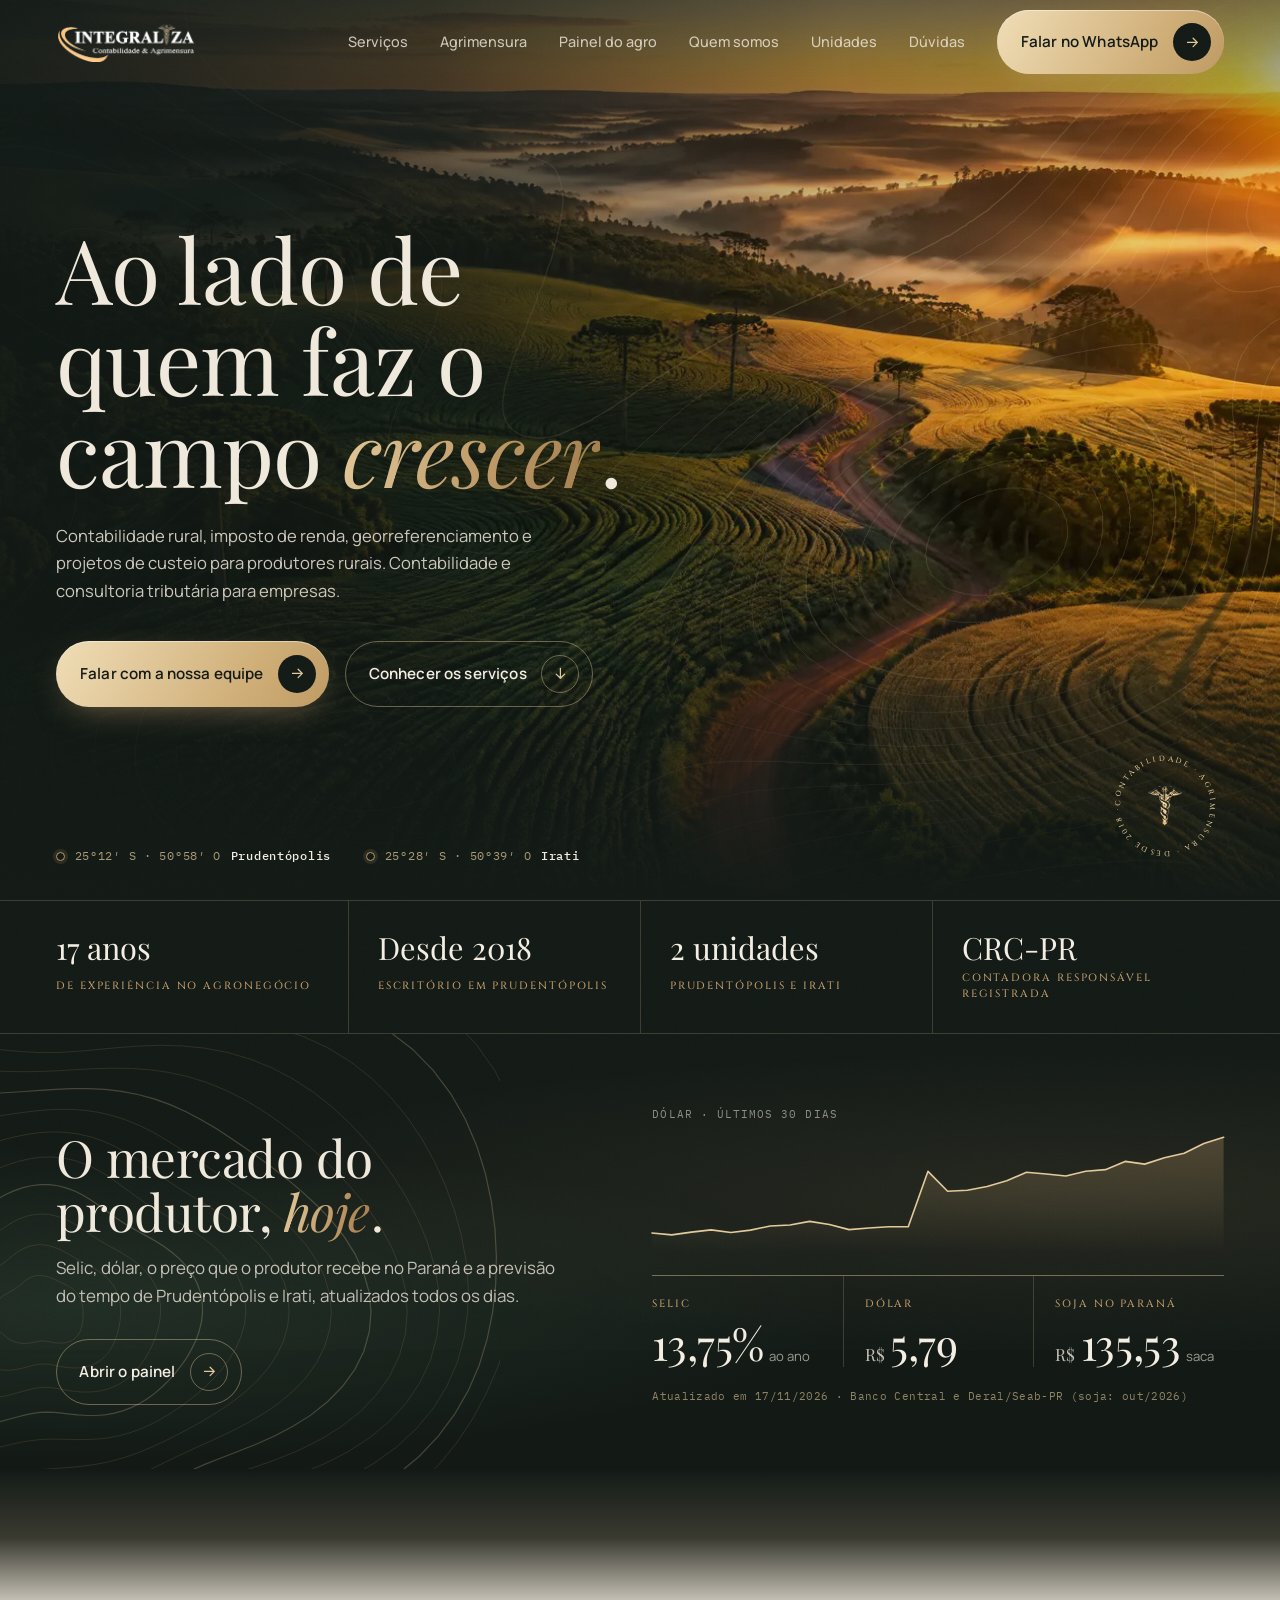
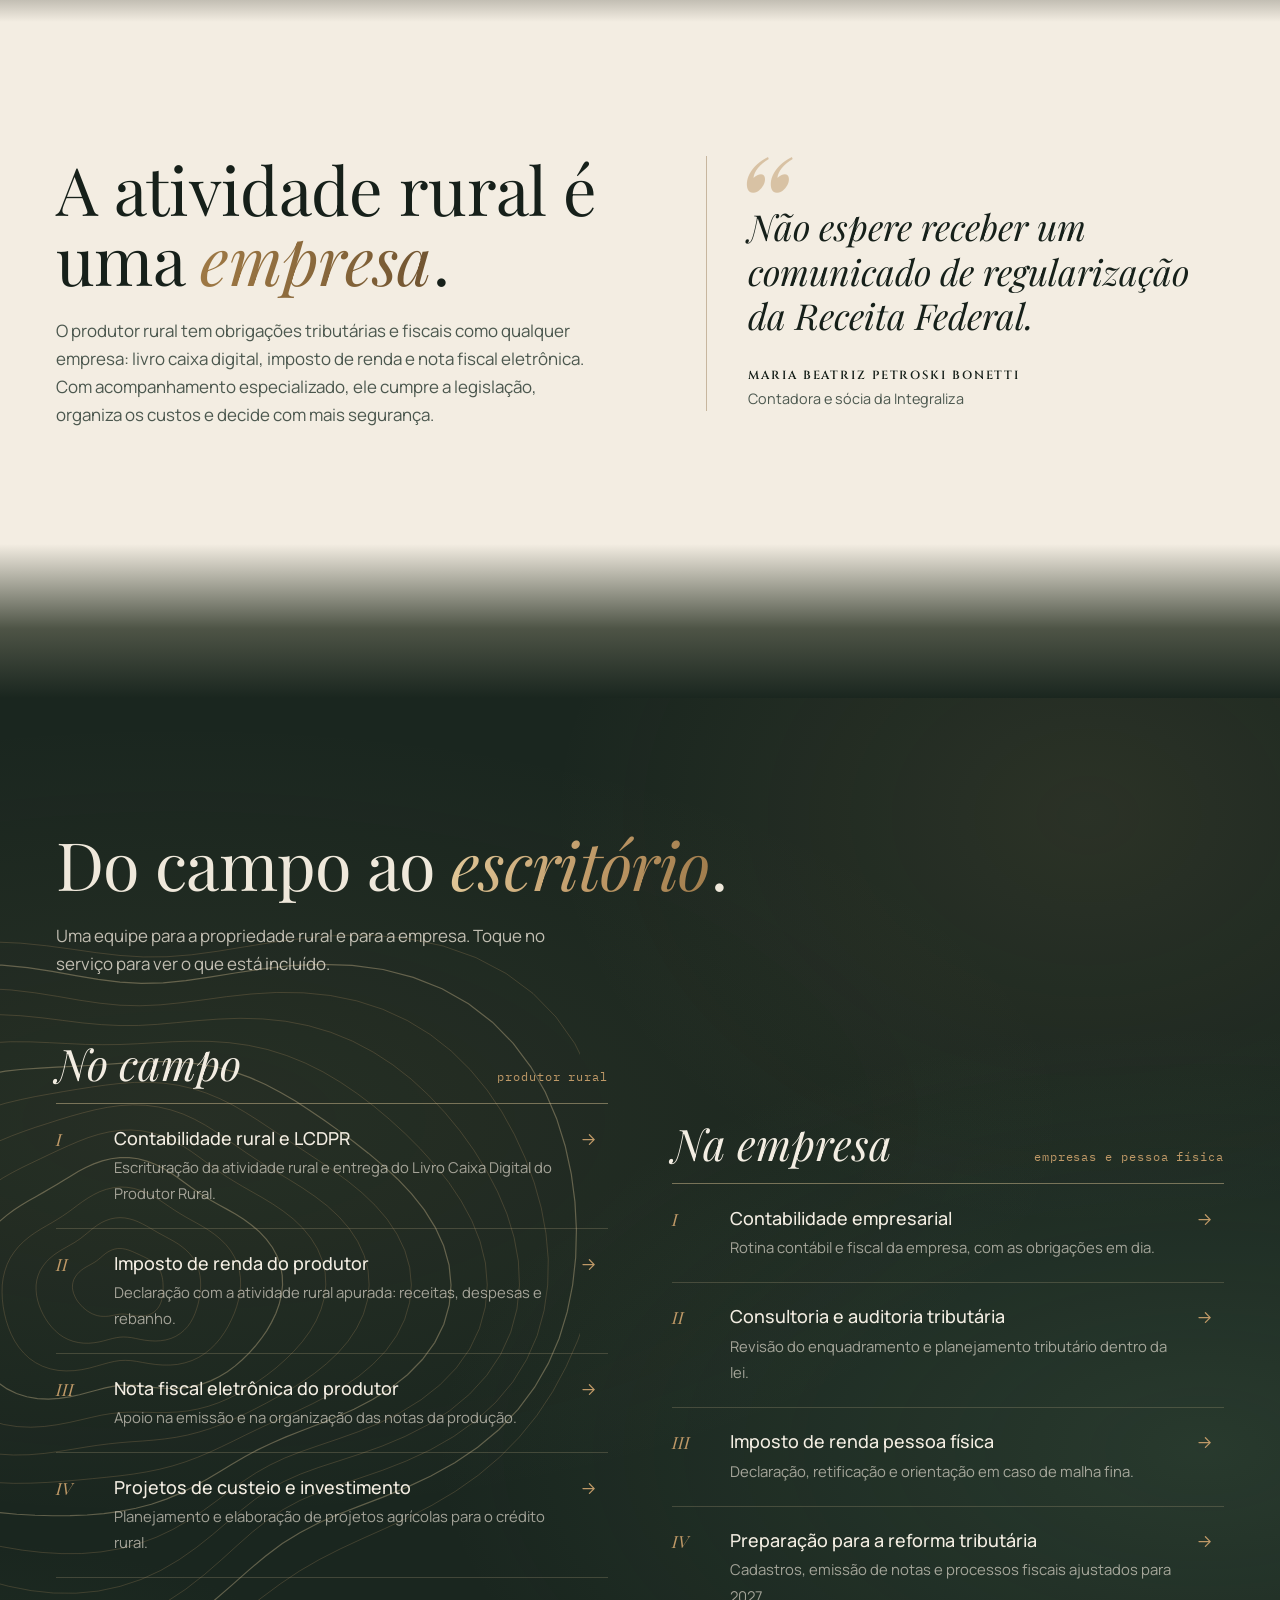
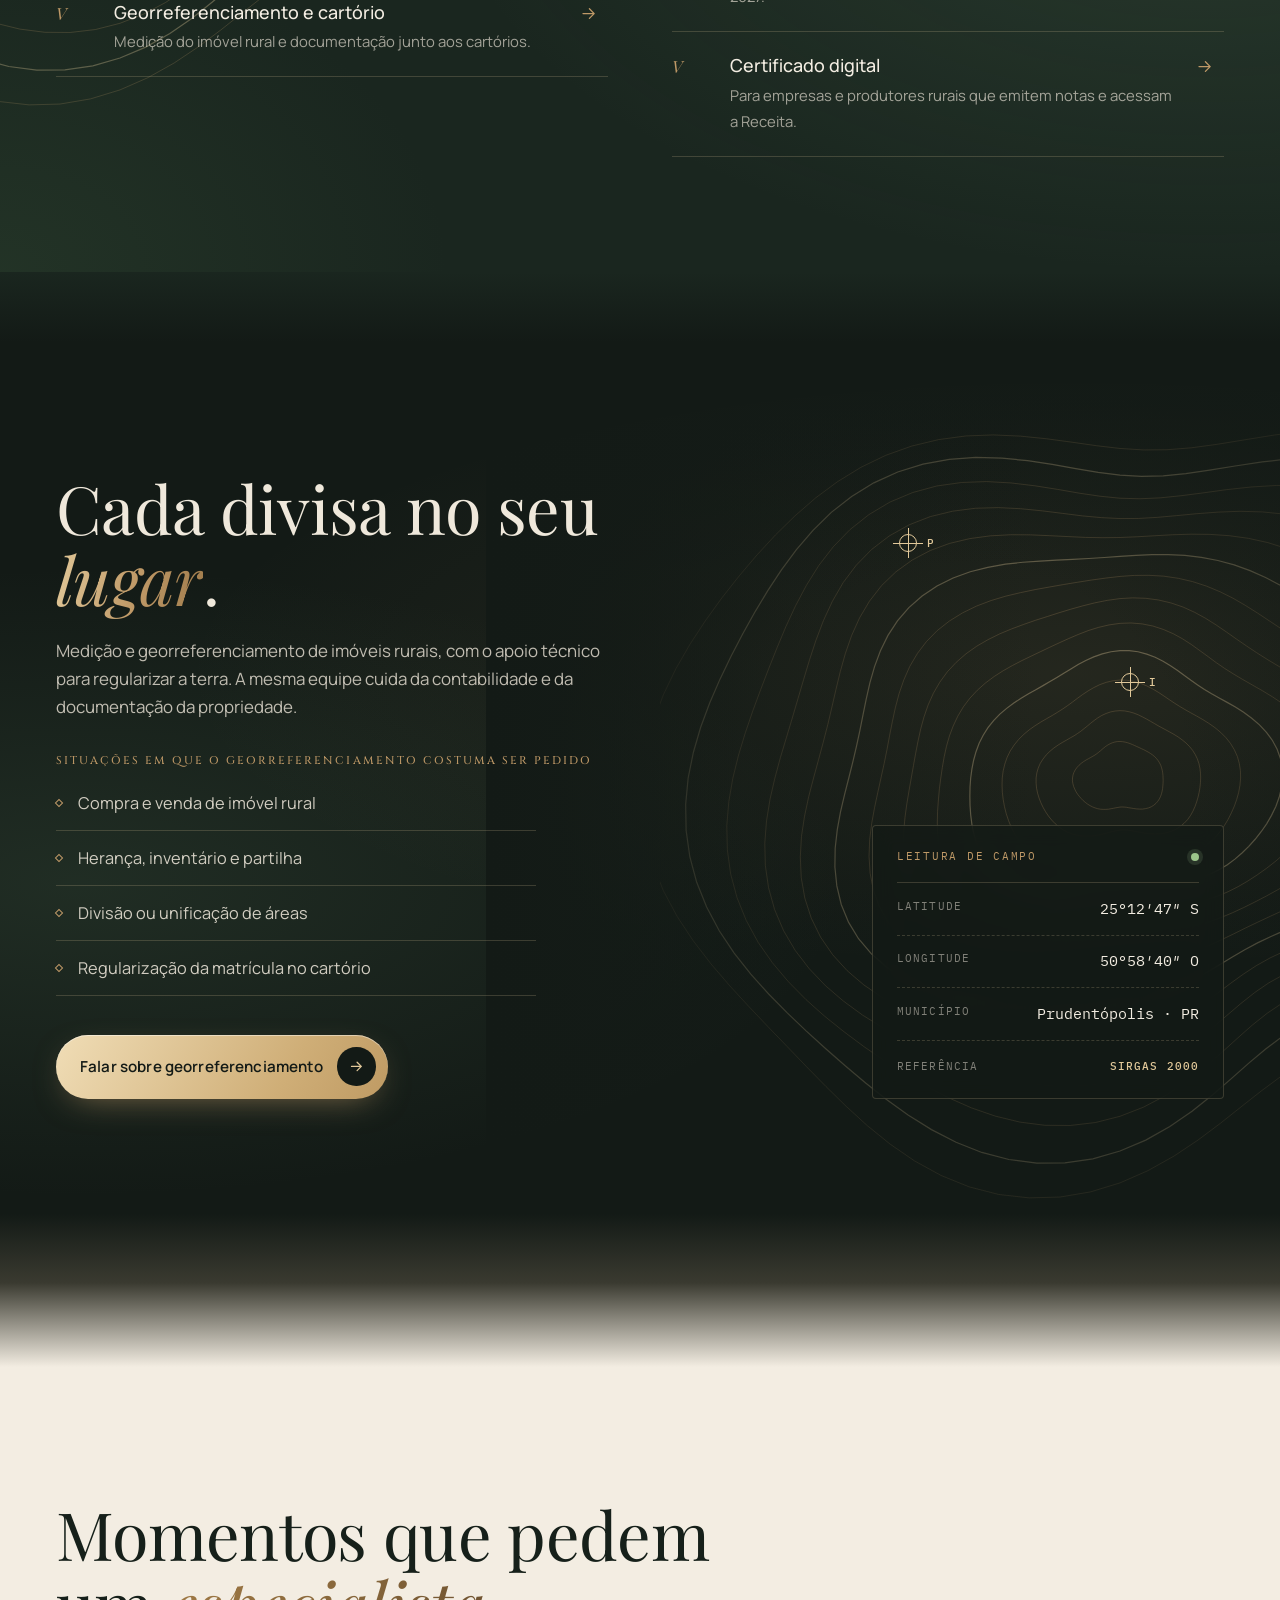
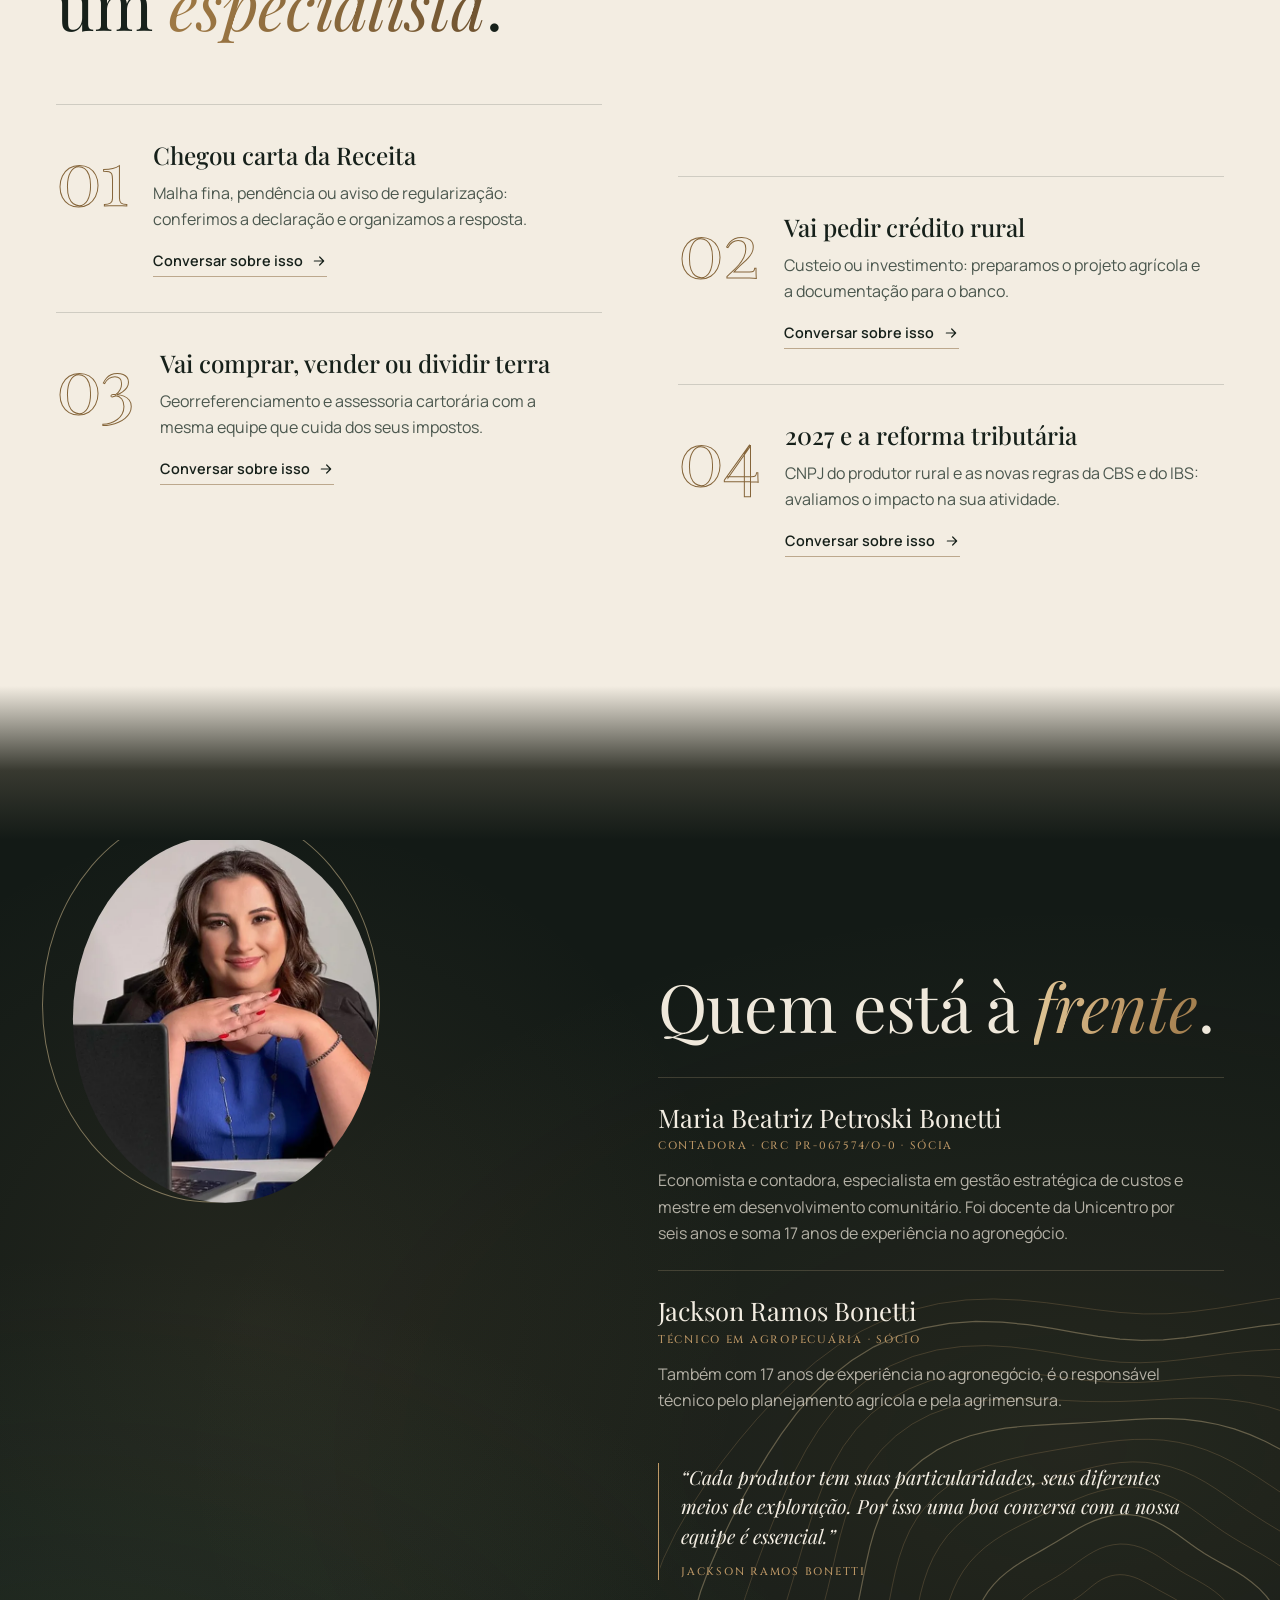
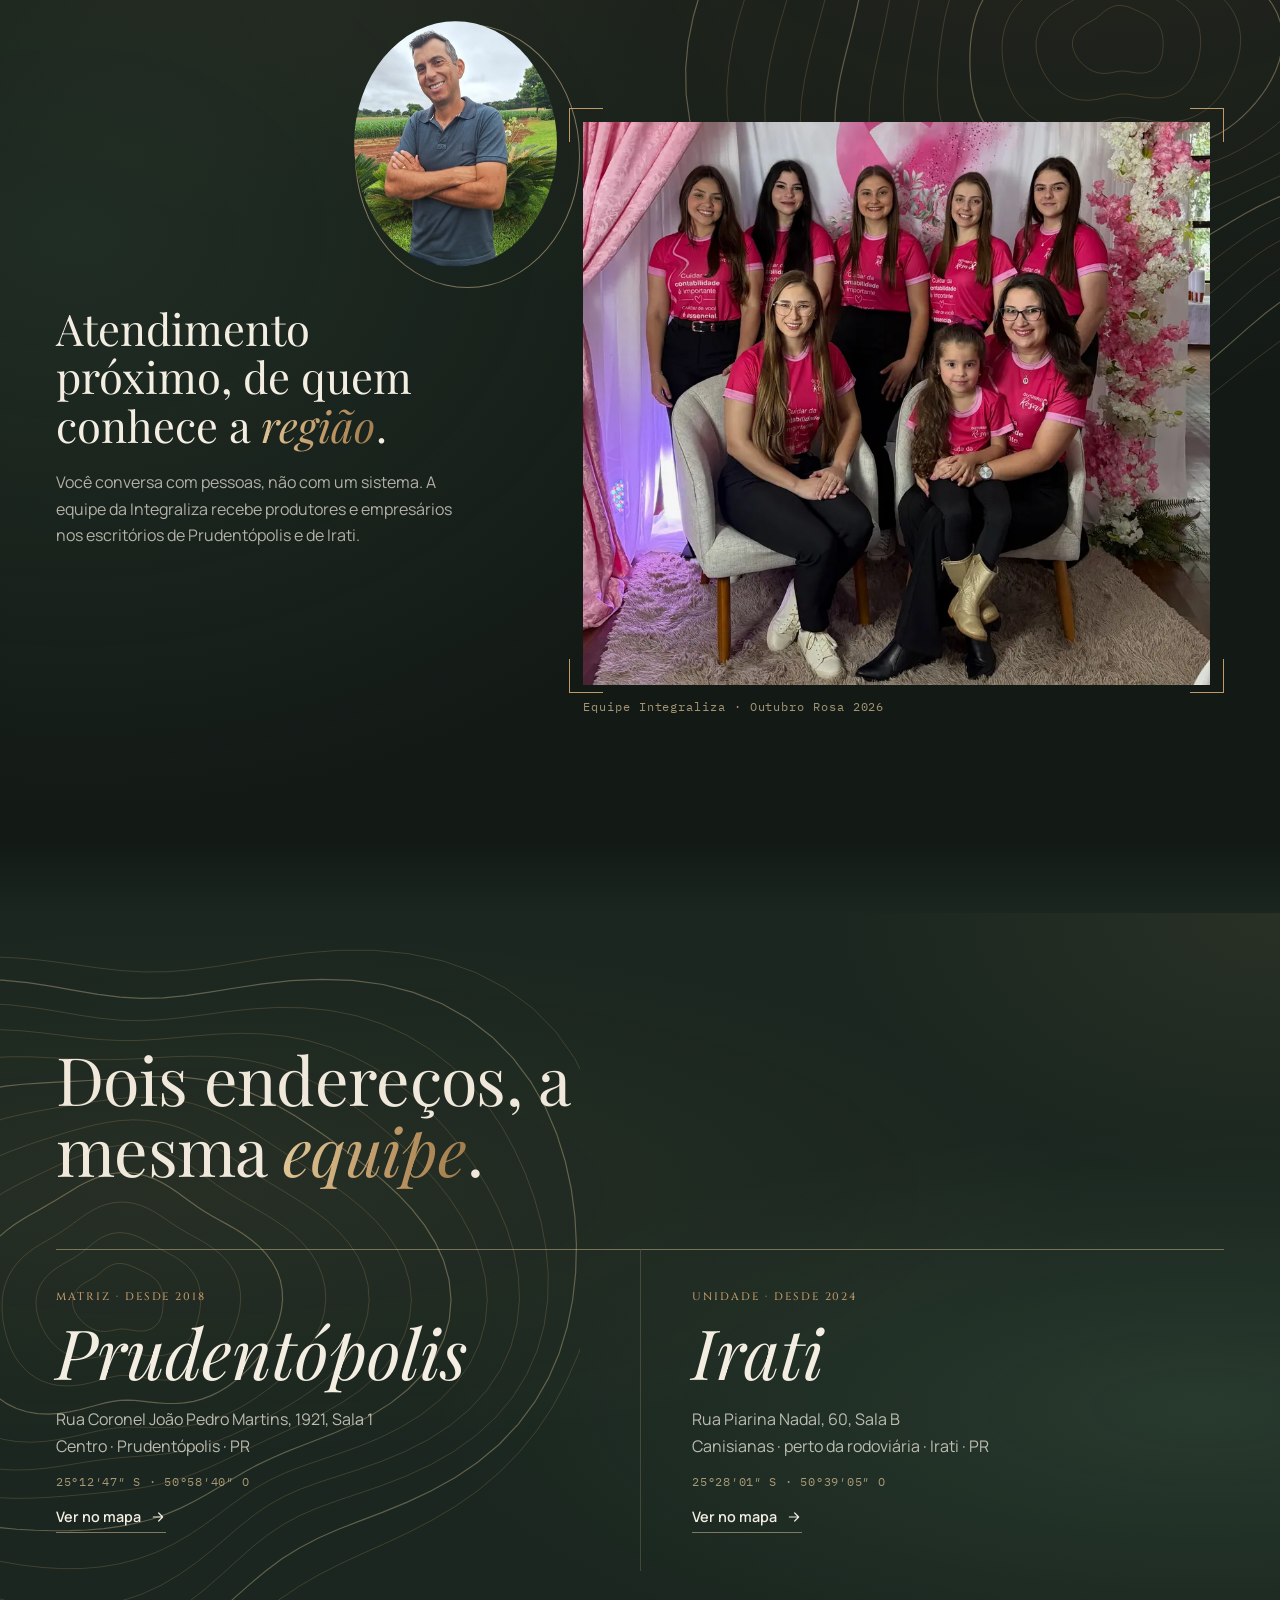
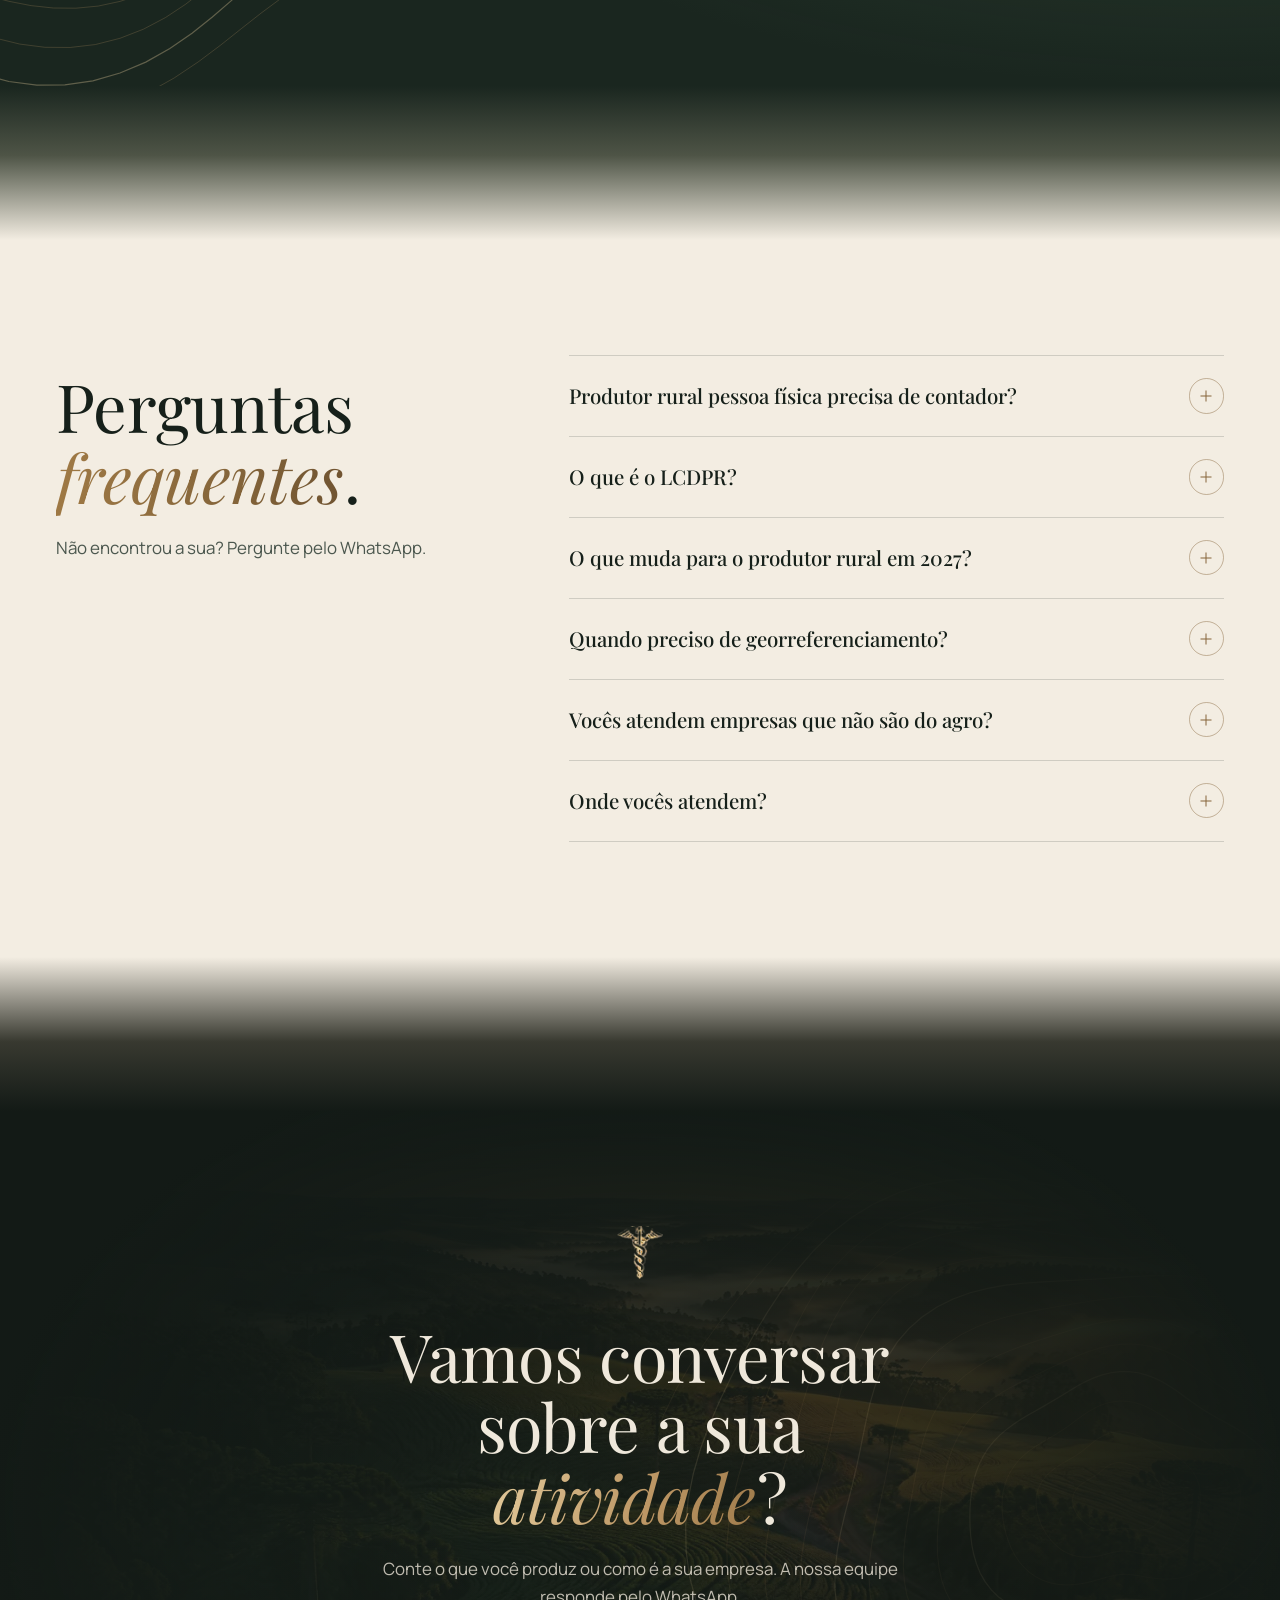
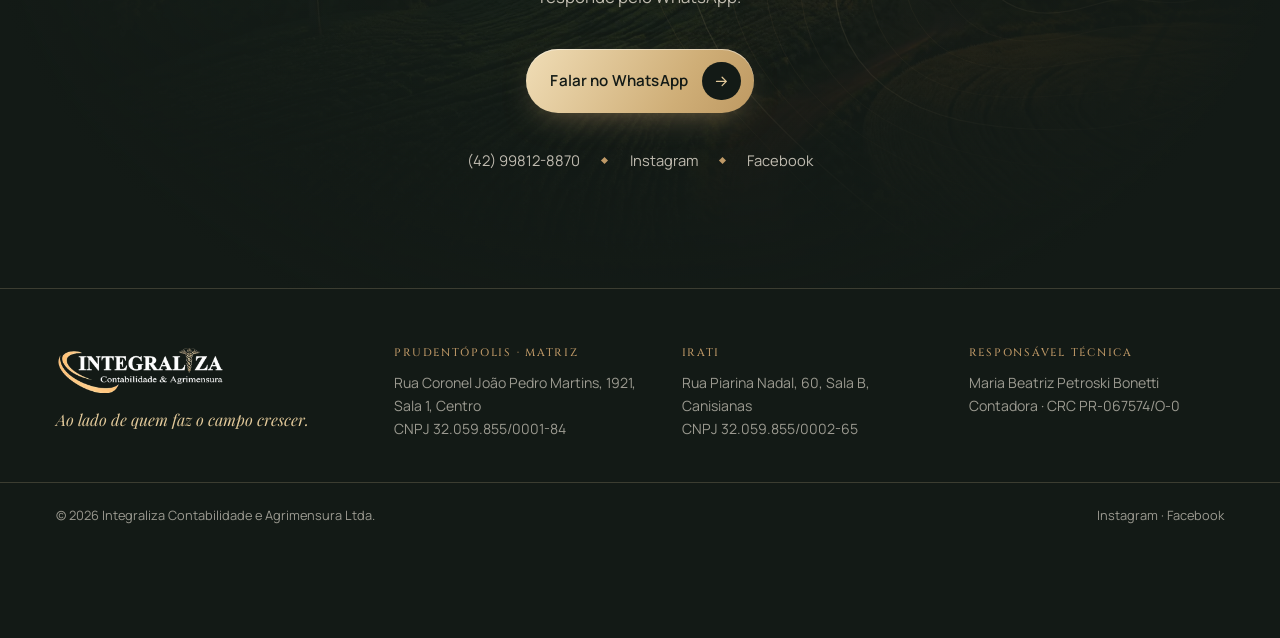
==== commit 124491cd: "Previa: fundo das dobras escuras, sem letreiro e sem rotulos, ajustes de celular O preto puro da lug" ====
--- a/index.html
+++ b/index.html
@@ -66,7 +66,6 @@
   <img class="hero-curvas" src="./assets/img/curvas-hero.svg" alt="" aria-hidden="true">
   <div class="hero-veu"></div>
   <div class="wrap hero-conteudo">
-    <p class="rotulo">Contabilidade &amp; Agrimensura · Prudentópolis e Irati</p>
     <h1>Ao lado de quem faz o campo <em>crescer</em>.</h1>
     <p class="lead">Contabilidade rural, imposto de renda, georreferenciamento e projetos de custeio para produtores rurais. Contabilidade e consultoria tributária para empresas.</p>
     <div class="hero-acoes">
@@ -92,26 +91,25 @@
   </div>
 </div>
 
-<div class="letreiro" aria-label="Serviços">
-  <div class="letreiro-faixa">
-    <span>Contabilidade rural</span><span>Livro Caixa Digital</span><span>Imposto de renda</span><span>Georreferenciamento</span><span>Nota fiscal do produtor</span><span>Custeio e investimento</span><span>Planejamento tributário</span><span>Assessoria cartorária</span><span>Certificado digital</span><span>Reforma tributária</span>
-  </div>
-</div>
-
 <section class="painel-chamada" aria-labelledby="painel-titulo">
   <div class="wrap painel-chamada-grade reveal">
     <div>
-      <p class="rotulo">Painel do agro</p>
       <h2 id="painel-titulo">O mercado do produtor, <em>hoje</em>.</h2>
       <p class="texto">Selic, dólar, o preço que o produtor recebe no Paraná e a previsão do tempo de Prudentópolis e Irati, atualizados todos os dias.</p>
       <a class="btn btn-linha" href="./portal/">Abrir o painel<i><svg viewBox="0 0 24 24"><path d="M5 12h14M13 6l6 6-6 6"/></svg></i></a>
     </div>
-    <dl class="painel-mini">
-      <div><dt>Selic</dt><dd><b data-mini="selic">13,75%</b><span>ao ano</span></dd></div>
-      <div><dt>Dólar</dt><dd><span class="pre">R$</span><b data-mini="dolar">5,37</b></dd></div>
-      <div><dt>Soja no Paraná</dt><dd><span class="pre">R$</span><b data-mini="soja">137,77</b><span>saca</span></dd></div>
-    </dl>
-    <p class="painel-mini-pe" data-mini="data">Fontes: Banco Central e Deral/Seab-PR</p>
+    <div class="painel-lado">
+      <figure class="painel-traco" aria-hidden="true">
+        <svg viewBox="0 0 600 150" preserveAspectRatio="none"><defs><linearGradient id="traco-grad" x1="0" y1="0" x2="0" y2="1"><stop offset="0" stop-color="#BF9967" stop-opacity=".3"/><stop offset="1" stop-color="#BF9967" stop-opacity="0"/></linearGradient></defs><path class="area" d="M0,96L60,88L120,92L180,74L240,80L300,62L360,70L420,48L480,56L540,34L600,40L600,150L0,150Z"/><path class="linha" d="M0,96L60,88L120,92L180,74L240,80L300,62L360,70L420,48L480,56L540,34L600,40"/></svg>
+        <figcaption>Dólar · últimos 30 dias</figcaption>
+      </figure>
+      <dl class="painel-mini">
+        <div><dt>Selic</dt><dd><b data-mini="selic">13,75%</b><span>ao ano</span></dd></div>
+        <div><dt>Dólar</dt><dd><span class="pre">R$</span><b data-mini="dolar">5,37</b></dd></div>
+        <div><dt>Soja no Paraná</dt><dd><span class="pre">R$</span><b data-mini="soja">137,77</b><span>saca</span></dd></div>
+      </dl>
+      <p class="painel-mini-pe" data-mini="data">Fontes: Banco Central e Deral/Seab-PR</p>
+    </div>
   </div>
 </section>
 
@@ -121,7 +119,6 @@
   <img class="curvas-fundo" data-src="./assets/img/curvas-geo.svg" alt="" aria-hidden="true">
   <div class="wrap manifesto-grade">
     <div class="reveal">
-      <p class="rotulo">Por que um escritório do agro</p>
       <h2>A atividade rural é uma <em>empresa</em>.</h2>
       <p class="texto">O produtor rural tem obrigações tributárias e fiscais como qualquer empresa: livro caixa digital, imposto de renda e nota fiscal eletrônica. Com acompanhamento especializado, ele cumpre a legislação, organiza os custos e decide com mais segurança.</p>
     </div>
@@ -138,7 +135,6 @@
 <section class="bloco mata servicos" id="servicos">
   <div class="wrap">
     <div class="titulo-secao reveal">
-      <p class="rotulo">Serviços</p>
       <h2>Do campo ao <em>escritório</em>.</h2>
       <p class="texto">Uma equipe para a propriedade rural e para a empresa. Toque no serviço para ver o que está incluído.</p>
     </div>
@@ -177,7 +173,6 @@
   </div>
   <div class="wrap agrimensura-grade">
     <div class="reveal">
-      <p class="rotulo">Agrimensura e georreferenciamento</p>
       <h2>Cada divisa no seu <em>lugar</em>.</h2>
       <p class="texto">Medição e georreferenciamento de imóveis rurais, com o apoio técnico para regularizar a terra. A mesma equipe cuida da contabilidade e da documentação da propriedade.</p>
       <p class="mini">Situações em que o georreferenciamento costuma ser pedido</p>
@@ -206,7 +201,6 @@
 <section class="bloco palha momentos">
   <div class="wrap">
     <div class="titulo-secao reveal">
-      <p class="rotulo">Quando nos procurar</p>
       <h2>Momentos que pedem um <em>especialista</em>.</h2>
     </div>
     <ol class="momentos-lista">
@@ -228,7 +222,6 @@
     </div>
     <div class="quem-texto">
       <div class="reveal">
-        <p class="rotulo">Quem conduz</p>
         <h2>Quem está à <em>frente</em>.</h2>
       </div>
       <div class="pessoa reveal d1">
@@ -246,7 +239,6 @@
   </div>
   <div class="wrap equipe">
     <div class="equipe-texto reveal">
-      <p class="rotulo">Nossa equipe</p>
       <h3>Atendimento próximo, de quem conhece a <em>região</em>.</h3>
       <p>Você conversa com pessoas, não com um sistema. A equipe da Integraliza recebe produtores e empresários nos escritórios de Prudentópolis e de Irati.</p>
     </div>
@@ -263,7 +255,6 @@
 <section class="bloco mata unidades" id="unidades">
   <div class="wrap">
     <div class="titulo-secao reveal">
-      <p class="rotulo">Unidades</p>
       <h2>Dois endereços, a mesma <em>equipe</em>.</h2>
     </div>
     <div class="unidades-grade">
@@ -290,7 +281,6 @@
 <section class="bloco palha duvidas" id="duvidas">
   <div class="wrap duvidas-grade">
     <div class="titulo-secao reveal">
-      <p class="rotulo">Dúvidas</p>
       <h2>Perguntas <em>frequentes</em>.</h2>
       <p class="texto">Não encontrou a sua? Pergunte pelo WhatsApp.</p>
     </div>
--- a/assets/site.css
+++ b/assets/site.css
@@ -1,8 +1,8 @@
 /* Integraliza Contabilidade e Agrimensura · prévia RK Performance */
 :root {
-  --noite: #0A0E0B;
-  --mata: #111A14;
-  --musgo: #1A2720;
+  --noite: #131A16;
+  --mata: #1A261F;
+  --musgo: #223128;
   --ouro: #BF9967;
   --ouro-claro: #E2C99A;
   --ouro-escuro: #85653A;
@@ -78,7 +78,7 @@
 /* cabeçalho */
 .topo { position: fixed; inset: 0 0 auto; z-index: 50; transition: background .4s, backdrop-filter .4s, border-color .4s; border-bottom: 1px solid transparent; }
 .topo .wrap { display: flex; align-items: center; gap: 2rem; height: 84px; transition: height .4s; }
-.topo.fixo { background: rgba(10, 14, 11, .88); -webkit-backdrop-filter: blur(14px); backdrop-filter: blur(14px); border-color: var(--fio-escuro); }
+.topo.fixo { background: rgba(19, 26, 22, .88); -webkit-backdrop-filter: blur(14px); backdrop-filter: blur(14px); border-color: var(--fio-escuro); }
 .topo.fixo .wrap { height: 68px; }
 .logo img { height: 40px; width: auto; }
 .menu { display: flex; gap: 2rem; margin-left: auto; }
@@ -119,8 +119,8 @@
 .hero-veu {
   position: absolute; inset: 0; z-index: -1;
   background:
-    linear-gradient(90deg, rgba(10, 14, 11, .9) 0%, rgba(10, 14, 11, .66) 34%, rgba(10, 14, 11, .18) 66%, rgba(10, 14, 11, .05) 100%),
-    linear-gradient(180deg, rgba(10, 14, 11, .55) 0%, rgba(10, 14, 11, 0) 22%, rgba(10, 14, 11, 0) 62%, var(--noite) 100%);
+    linear-gradient(90deg, rgba(19, 26, 22, .9) 0%, rgba(19, 26, 22, .66) 34%, rgba(19, 26, 22, .18) 66%, rgba(19, 26, 22, .05) 100%),
+    linear-gradient(180deg, rgba(19, 26, 22, .55) 0%, rgba(19, 26, 22, 0) 22%, rgba(19, 26, 22, 0) 62%, var(--noite) 100%);
 }
 .hero-conteudo { padding-top: 140px; padding-bottom: 2.5rem; }
 .hero h1 { font-size: clamp(2.9rem, 7vw, 6.6rem); line-height: 1.02; max-width: 12ch; margin: 1.4rem 0 1.6rem; }
@@ -147,19 +147,13 @@
 /* credenciais */
 .prova { background: var(--noite); border-top: 1px solid var(--fio-escuro); }
 .prova .wrap { display: grid; grid-template-columns: repeat(4, minmax(0, 1fr)); }
-.prova div { padding: 1.9rem 1.4rem 1.9rem 0; display: grid; gap: .35rem; }
-.prova div + div { border-left: 1px solid var(--fio-escuro); padding-left: 1.8rem; }
+.prova .wrap > div { padding: 1.9rem 1.4rem 1.9rem 0; display: grid; gap: .35rem; }
+.prova .wrap > div + div { border-left: 1px solid var(--fio-escuro); padding-left: 1.8rem; }
 .prova b { font: 400 clamp(1.5rem, 2.4vw, 2.1rem)/1.1 var(--display); color: var(--palha); }
 .prova span { font: 500 .66rem/1.5 var(--rotulo); letter-spacing: .18em; text-transform: uppercase; color: var(--ouro); }
 
-/* letreiro */
-.letreiro { background: var(--noite); overflow: hidden; padding: 1.6rem 0 2rem; border-top: 1px solid var(--fio-escuro); }
-.letreiro-faixa { display: flex; width: max-content; will-change: transform; }
-.letreiro span { font: italic 400 clamp(1.6rem, 3vw, 2.6rem)/1.2 var(--display); color: rgba(243, 237, 226, .9); white-space: nowrap; margin-right: 2.6rem; display: inline-flex; align-items: center; gap: 2.6rem; }
-.letreiro span::after { content: ''; width: 7px; height: 7px; background: var(--ouro); transform: rotate(45deg); flex: none; }
-
 /* chamada do Painel do agro na página principal */
-.painel-chamada { background: var(--noite); padding: clamp(3rem, 6vw, 5rem) 0 clamp(2.5rem, 5vw, 4rem); border-top: 1px solid var(--fio-escuro); }
+.painel-chamada { position: relative; overflow: hidden; background: var(--noite); padding: clamp(3rem, 6vw, 5rem) 0 clamp(2.5rem, 5vw, 4rem); border-top: 1px solid var(--fio-escuro); }
 .painel-chamada-grade { display: grid; grid-template-columns: minmax(0, 1fr) minmax(0, 1.1fr); gap: 1.5rem clamp(2rem, 6vw, 6rem); align-items: end; }
 .painel-chamada h2 { font-size: clamp(2rem, 4vw, 3.2rem); margin: .9rem 0 1rem; }
 .painel-chamada .texto { margin-bottom: 1.8rem; }
@@ -221,7 +215,7 @@
 .agrimensura { min-height: 92vh; display: flex; align-items: center; }
 .mapa { position: absolute; inset: 0 0 0 38%; pointer-events: none; }
 .curvas-mapa { position: absolute; inset: -6% -10% -6% 0; width: 110%; height: 112%; object-fit: cover; opacity: .55; }
-.mapa::after { content: ''; position: absolute; inset: 0; background: linear-gradient(90deg, var(--noite) 0%, rgba(10, 14, 11, .3) 40%, transparent 70%), radial-gradient(70% 60% at 60% 50%, transparent 40%, rgba(10, 14, 11, .75) 100%); }
+.mapa::after { content: ''; position: absolute; inset: 0; background: linear-gradient(90deg, var(--noite) 0%, rgba(19, 26, 22, .3) 40%, transparent 70%), radial-gradient(70% 60% at 60% 50%, transparent 40%, rgba(19, 26, 22, .75) 100%); }
 .marco { position: absolute; z-index: 1; display: flex; align-items: center; gap: .6rem; }
 .marco i { width: 18px; height: 18px; border: 1px solid var(--ouro-claro); border-radius: 50%; position: relative; }
 .marco i::before, .marco i::after { content: ''; position: absolute; background: var(--ouro-claro); }
@@ -237,7 +231,7 @@
 .lista-fio { margin-bottom: 2.4rem; max-width: 30rem; }
 .lista-fio li { padding: .85rem 0; border-bottom: 1px solid var(--fio-escuro); font-size: 1.02rem; color: rgba(239, 232, 219, .86); display: flex; gap: 1rem; align-items: center; }
 .lista-fio li::before { content: ''; width: 6px; height: 6px; border: 1px solid var(--ouro); transform: rotate(45deg); flex: none; }
-.leitura { background: rgba(10, 14, 11, .72); -webkit-backdrop-filter: blur(10px); backdrop-filter: blur(10px); border: 1px solid var(--fio-escuro); border-radius: 4px; padding: 1.4rem 1.5rem; font-family: var(--mono); }
+.leitura { background: rgba(19, 26, 22, .72); -webkit-backdrop-filter: blur(10px); backdrop-filter: blur(10px); border: 1px solid var(--fio-escuro); border-radius: 4px; padding: 1.4rem 1.5rem; font-family: var(--mono); }
 .leitura-topo { display: flex; justify-content: space-between; align-items: center; font-size: .68rem; letter-spacing: .16em; text-transform: uppercase; color: var(--ouro); padding-bottom: 1rem; border-bottom: 1px solid var(--fio-escuro); }
 .leitura-topo i { width: 8px; height: 8px; border-radius: 50%; background: #9BC48A; box-shadow: 0 0 0 4px rgba(155, 196, 138, .15); animation: pisca 1.6s ease-in-out infinite; }
 @keyframes pisca { 50% { opacity: .35; } }
@@ -319,7 +313,7 @@
 .contato { min-height: 80vh; display: flex; align-items: center; text-align: center; }
 .contato-foto { position: absolute; inset: 0; }
 .contato-foto img { width: 100%; height: 100%; object-fit: cover; object-position: 50% 60%; opacity: .34; filter: saturate(.9); }
-.contato-foto::after { content: ''; position: absolute; inset: 0; background: radial-gradient(60% 70% at 50% 50%, rgba(10, 14, 11, .35), var(--noite) 85%), linear-gradient(180deg, var(--noite), transparent 30%, transparent 70%, var(--noite)); }
+.contato-foto::after { content: ''; position: absolute; inset: 0; background: radial-gradient(60% 70% at 50% 50%, rgba(19, 26, 22, .35), var(--noite) 85%), linear-gradient(180deg, var(--noite), transparent 30%, transparent 70%, var(--noite)); }
 .contato-conteudo { position: relative; display: grid; justify-items: center; }
 .contato-cad { width: 46px; margin-bottom: 1.6rem; opacity: .9; }
 .contato h2 { max-width: 15ch; }
@@ -378,14 +372,14 @@
   .menu-botao b { margin-left: 22px; font-weight: 600; }
   .menu-botao[aria-expanded="true"] span:first-child { transform: translateY(0) rotate(45deg); }
   .menu-botao[aria-expanded="true"] span + span { top: 50%; transform: rotate(-45deg); }
-  .menu-cel { position: fixed; inset: 68px 0 0; z-index: 49; background: rgba(10, 14, 11, .97); padding: 2rem var(--gutter); display: grid; align-content: start; gap: .3rem; }
+  .menu-cel { position: fixed; inset: 68px 0 0; z-index: 49; background: rgba(19, 26, 22, .97); padding: 2rem var(--gutter); display: grid; align-content: start; gap: .3rem; }
   .menu-cel[hidden] { display: none; }
   .menu-cel a:not(.btn) { font: 400 1.9rem/1.2 var(--display); text-decoration: none; color: var(--palha); padding: .7rem 0; border-bottom: 1px solid var(--fio-escuro); }
   .menu-cel .btn { margin-top: 1.6rem; justify-self: start; }
 
   .hero-foto img { object-position: 50% 50%; transform-origin: 50% 80%; }
   .hero-curvas { opacity: .22; }
-  .hero-veu { background: linear-gradient(180deg, rgba(10, 14, 11, .55) 0%, rgba(10, 14, 11, .12) 26%, rgba(10, 14, 11, .5) 52%, rgba(10, 14, 11, .9) 74%, var(--noite) 100%); }
+  .hero-veu { background: linear-gradient(180deg, rgba(19, 26, 22, .6) 0%, rgba(19, 26, 22, .24) 20%, rgba(19, 26, 22, .66) 44%, rgba(19, 26, 22, .92) 66%, var(--noite) 100%); }
   .rotulo { font-size: .64rem; letter-spacing: .16em; gap: .7rem; }
   .rotulo::before { width: 1.4rem; }
   .hero-conteudo { padding-top: 30vh; padding-top: 30svh; padding-bottom: 1.4rem; }
@@ -406,10 +400,10 @@
   .painel-mini dt { letter-spacing: .12em; min-height: 2.8em; }
   .painel-mini-pe { grid-column: 1; }
   .prova .wrap { grid-template-columns: repeat(2, minmax(0, 1fr)); }
-  .prova div { padding: 1.3rem 1rem 1.3rem 0; }
-  .prova div + div { padding-left: 1rem; }
-  .prova div:nth-child(3) { border-left: 0; padding-left: 0; }
-  .prova div:nth-child(n+3) { border-top: 1px solid var(--fio-escuro); }
+  .prova .wrap > div { padding: 1.3rem 1rem 1.3rem 0; }
+  .prova .wrap > div + div { padding-left: 1rem; }
+  .prova .wrap > div:nth-child(3) { border-left: 0; padding-left: 0; }
+  .prova .wrap > div:nth-child(n+3) { border-top: 1px solid var(--fio-escuro); }
 
   .manifesto-grade, .servicos-colunas, .agrimensura-grade, .quem-grade, .equipe, .duvidas-grade, .unidades-grade { grid-template-columns: minmax(0, 1fr); }
   .curvas-fundo { width: 140%; right: -50%; top: -4%; opacity: .22; }
@@ -418,7 +412,7 @@
   .coluna-baixa { margin-top: 1rem; }
   .agrimensura { min-height: 0; }
   .mapa { inset: 0; opacity: .7; }
-  .mapa::after { background: linear-gradient(180deg, var(--noite) 0%, rgba(10, 14, 11, .55) 30%, rgba(10, 14, 11, .8) 100%); }
+  .mapa::after { background: linear-gradient(180deg, var(--noite) 0%, rgba(19, 26, 22, .55) 30%, rgba(19, 26, 22, .8) 100%); }
   .marco { display: none; }
   .leitura { max-width: 24rem; }
   .momentos-lista { grid-template-columns: minmax(0, 1fr); }
@@ -433,7 +427,7 @@
   .rodape-grade { grid-template-columns: minmax(0, 1fr); }
   .rodape-fim { flex-direction: column; }
 
-  .barra-cel { display: block; position: fixed; left: 0; right: 0; bottom: 0; z-index: 45; padding: .8rem var(--gutter) calc(.8rem + env(safe-area-inset-bottom)); background: linear-gradient(180deg, transparent, rgba(10, 14, 11, .92) 40%); transform: translateY(110%); transition: transform .45s var(--ease); }
+  .barra-cel { display: block; position: fixed; left: 0; right: 0; bottom: 0; z-index: 45; padding: .8rem var(--gutter) calc(.8rem + env(safe-area-inset-bottom)); background: linear-gradient(180deg, transparent, rgba(19, 26, 22, .92) 40%); transform: translateY(110%); transition: transform .45s var(--ease); }
   .barra-cel.visivel { transform: none; }
   .barra-cel .btn { width: 100%; justify-content: space-between; }
 }
@@ -446,3 +440,30 @@
   .hero-foto img { animation: none; }
   .grao { animation: none; }
 }
+
+/* fundo das dobras escuras: luz suave e curvas de nível no lugar do preto chapado */
+.noite, .painel-chamada { background: radial-gradient(70% 34% at 84% 38%, rgba(191, 153, 103, .1), transparent 100%), radial-gradient(60% 36% at 6% 62%, rgba(86, 122, 92, .2), transparent 100%), var(--noite); }
+.mata { background: radial-gradient(70% 34% at 14% 36%, rgba(191, 153, 103, .08), transparent 100%), radial-gradient(60% 36% at 94% 64%, rgba(96, 134, 102, .2), transparent 100%), var(--mata); }
+.bloco.noite, .bloco.mata, .painel-chamada { isolation: isolate; }
+.bloco.noite::after, .bloco.mata::after, .painel-chamada::after { content: ''; position: absolute; z-index: -1; pointer-events: none; width: min(920px, 150vw); aspect-ratio: 1; right: max(-300px, -30vw); top: 50%; translate: 0 -50%; background: url(img/curvas-fundo.svg) center / contain no-repeat; opacity: .5; }
+.servicos::after, .unidades::after { right: auto; left: max(-340px, -34vw); }
+.servicos::after { top: auto; bottom: -260px; translate: none; }
+.quem::after { top: 34%; }
+.painel-chamada::after { right: auto; left: max(-420px, -40vw); top: 64%; opacity: .34; }
+.agrimensura::after, .contato::after { content: none; }
+
+/* chamada do painel: o traço do dólar dos últimos 30 dias, desenhado com os dados do dia */
+.painel-lado { min-width: 0; }
+.painel-lado .painel-mini-pe { grid-column: auto; margin: 1.3rem 0 0; line-height: 1.5; }
+.painel-traco { position: relative; margin: 0 0 1.5rem; }
+.painel-traco svg { display: block; width: 100%; height: clamp(84px, 11vw, 150px); overflow: visible; }
+.painel-traco .linha { fill: none; stroke: var(--ouro-claro); stroke-width: 1.6; stroke-linejoin: round; stroke-linecap: round; vector-effect: non-scaling-stroke; }
+.painel-traco .area { fill: url(#traco-grad); }
+.painel-traco figcaption { position: absolute; left: 0; top: -.2rem; font: 400 .66rem/1.4 var(--mono); letter-spacing: .1em; text-transform: uppercase; color: rgba(239, 232, 219, .55); }
+
+@media (max-width: 760px) {
+  .bloco.noite::after, .bloco.mata::after, .painel-chamada::after { opacity: .3; width: 150vw; right: -62vw; }
+  .servicos::after, .unidades::after { right: auto; left: -62vw; }
+  .painel-chamada::after { right: auto; left: -70vw; opacity: .24; }
+  .painel-traco { margin-top: .6rem; }
+}
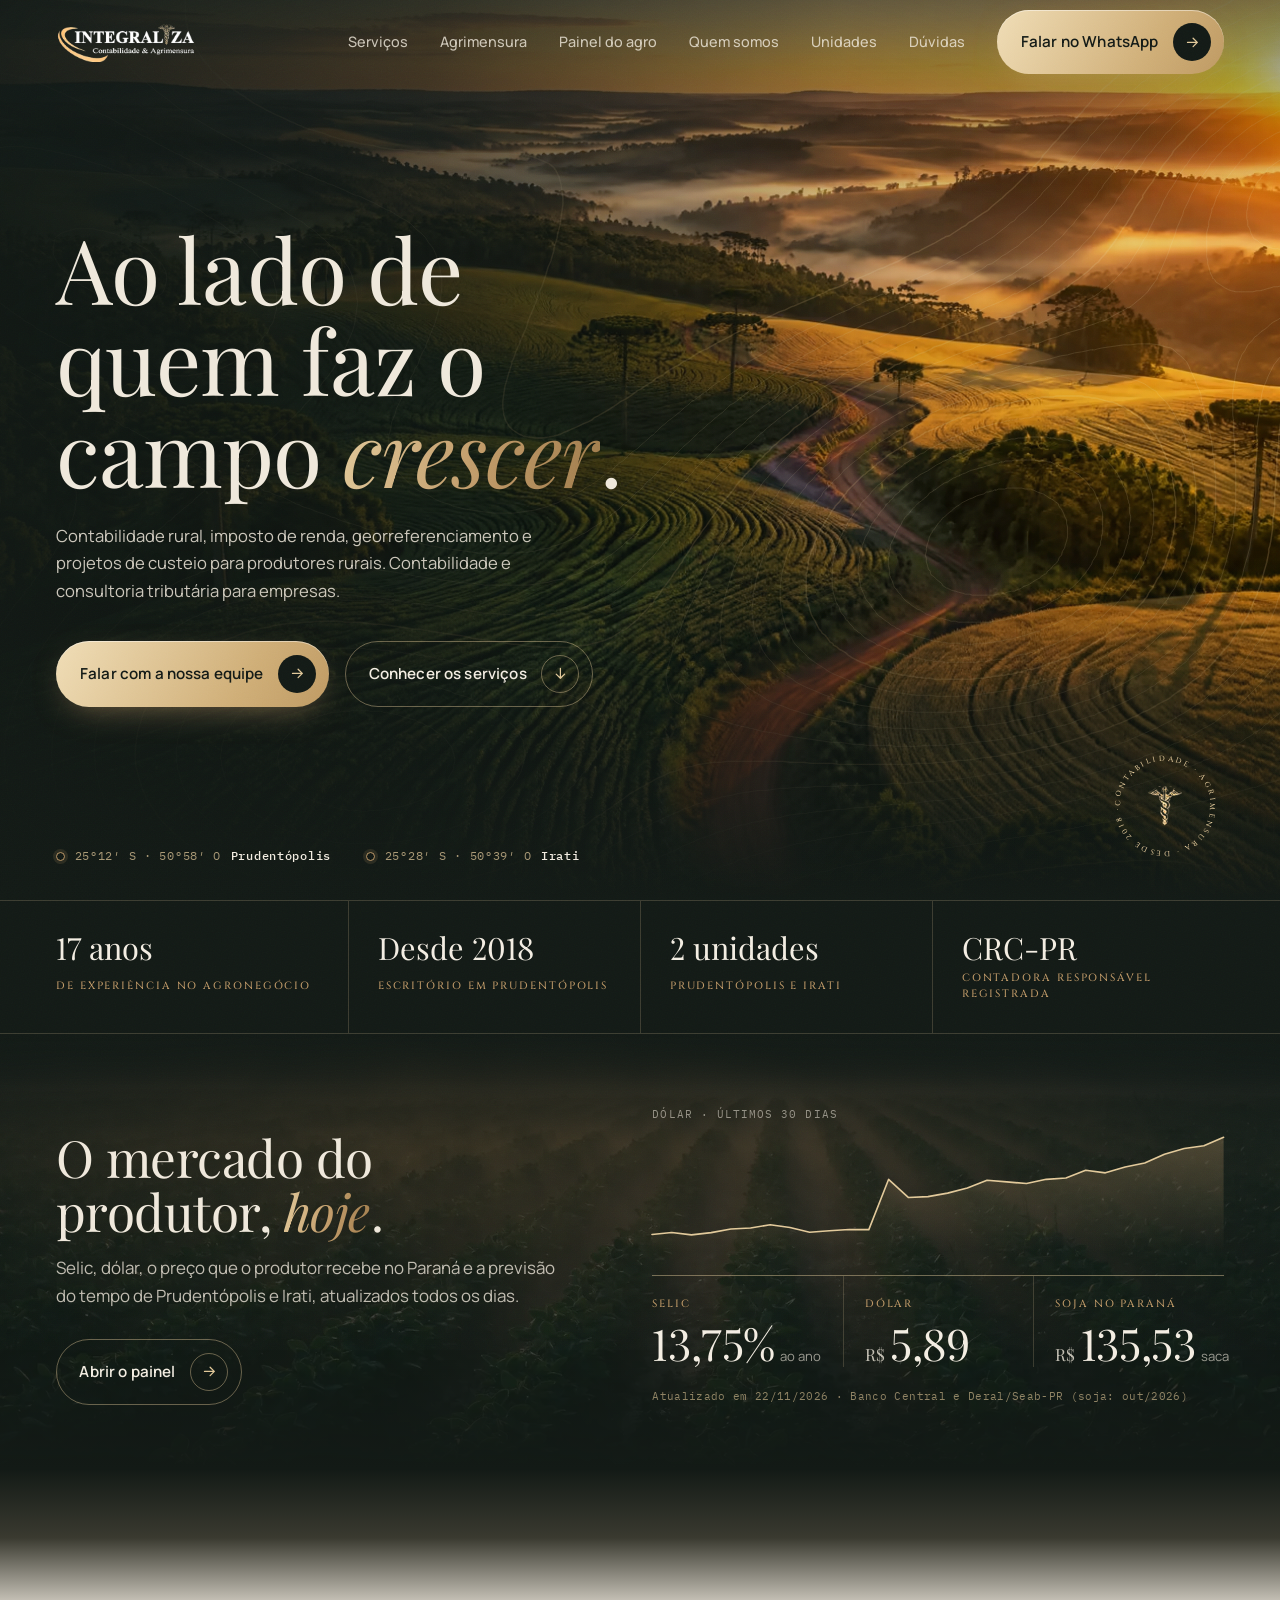
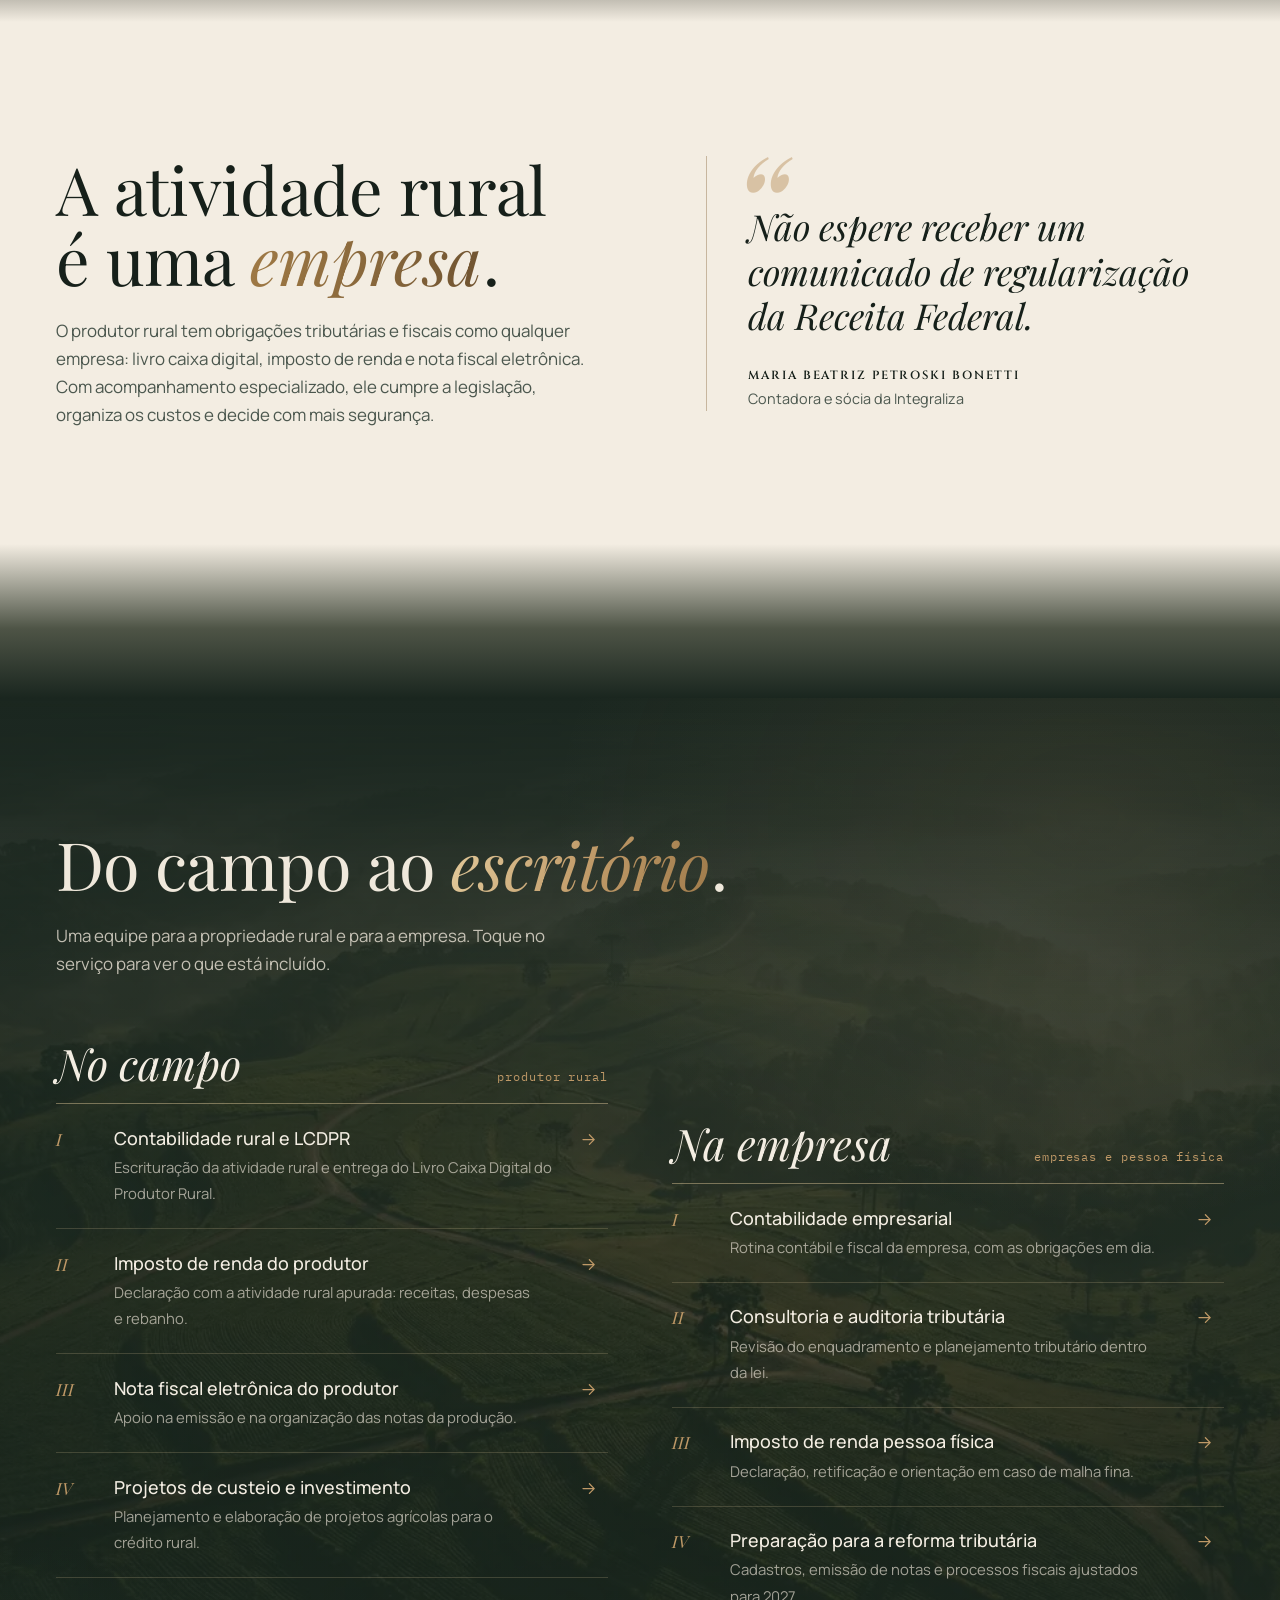
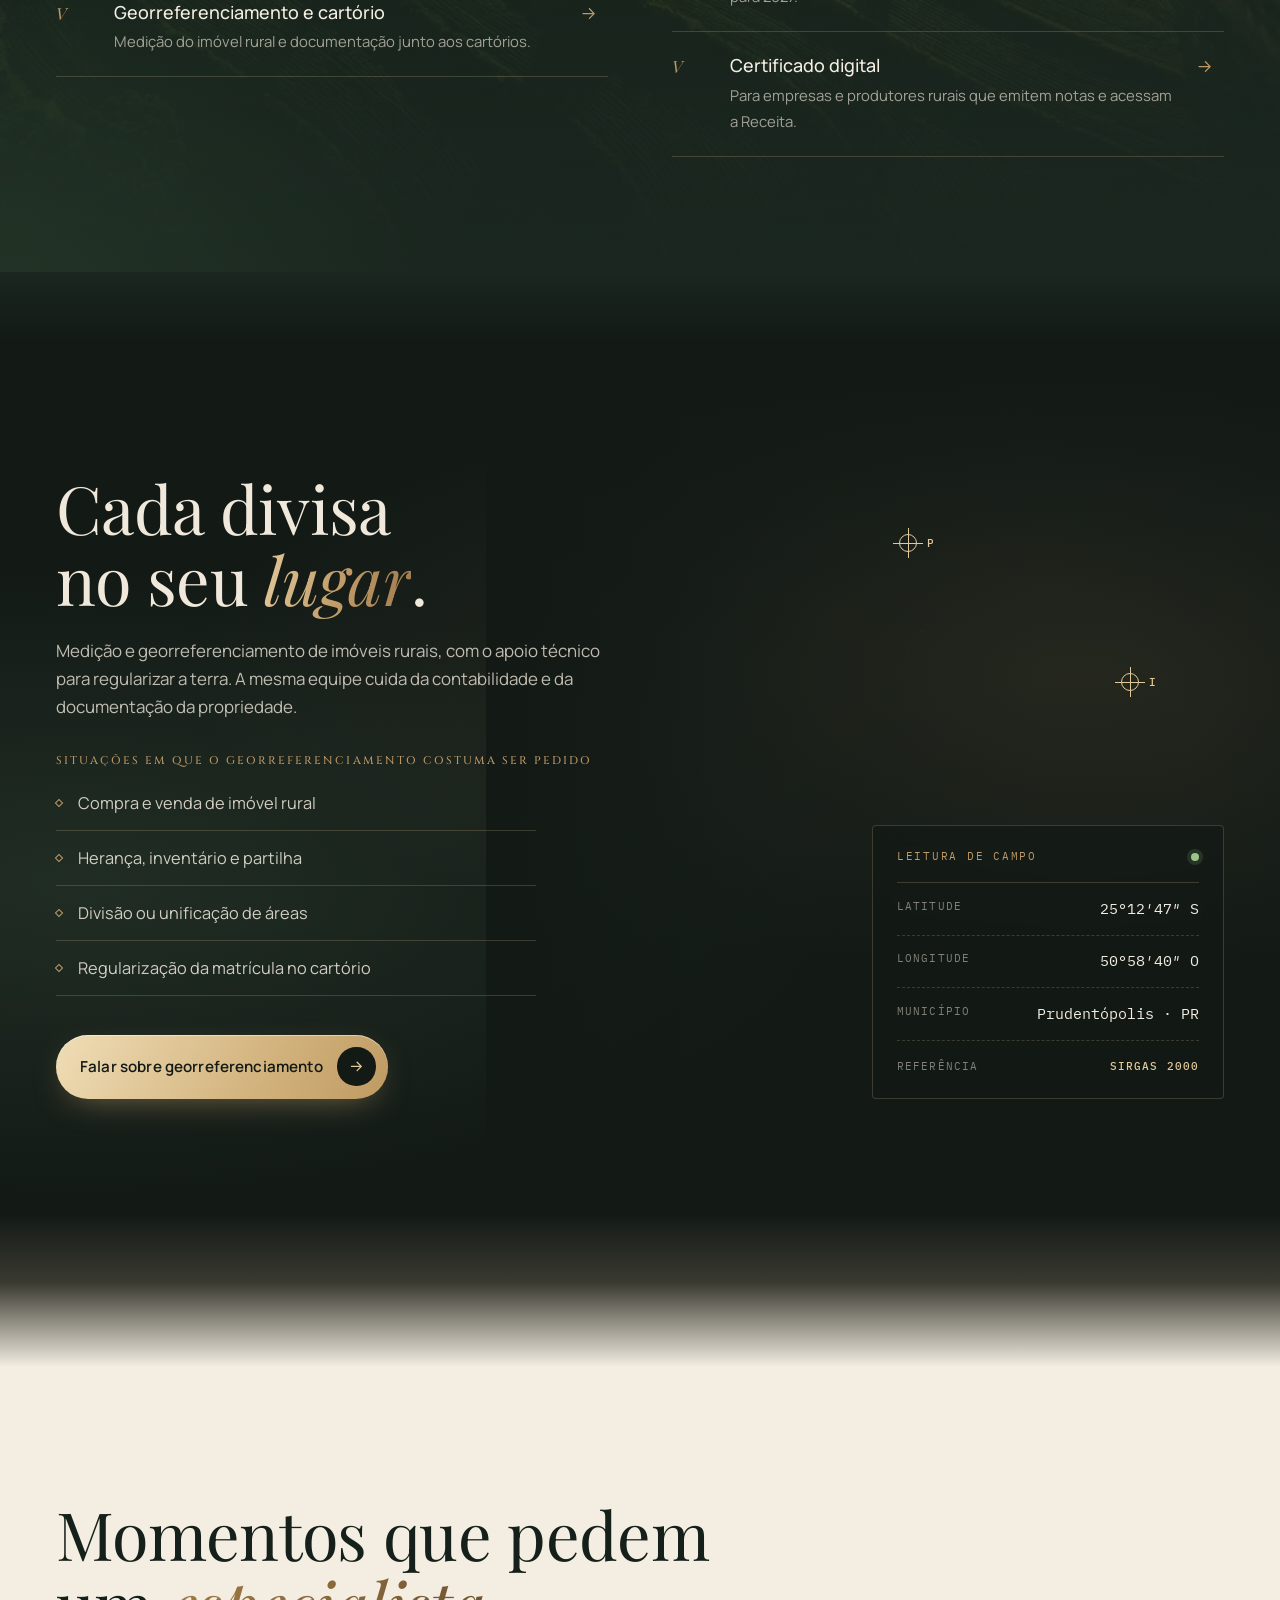
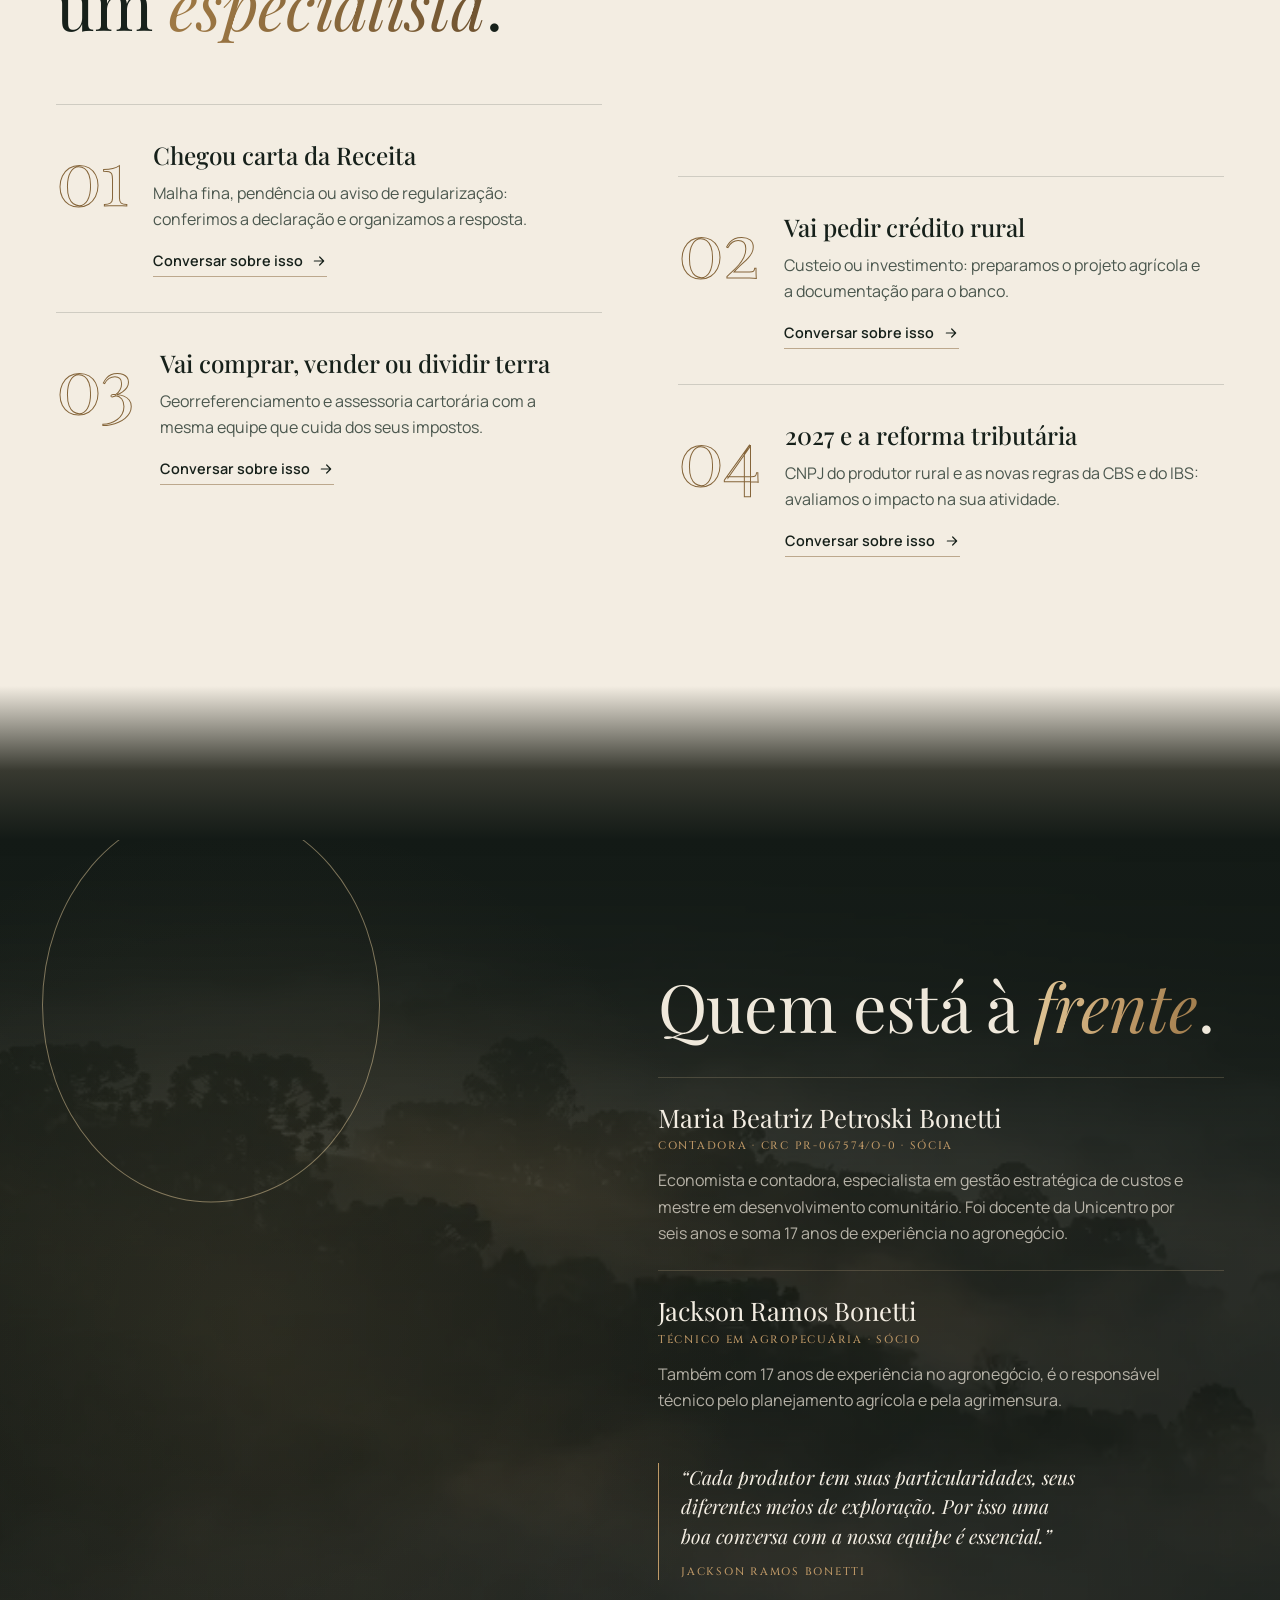
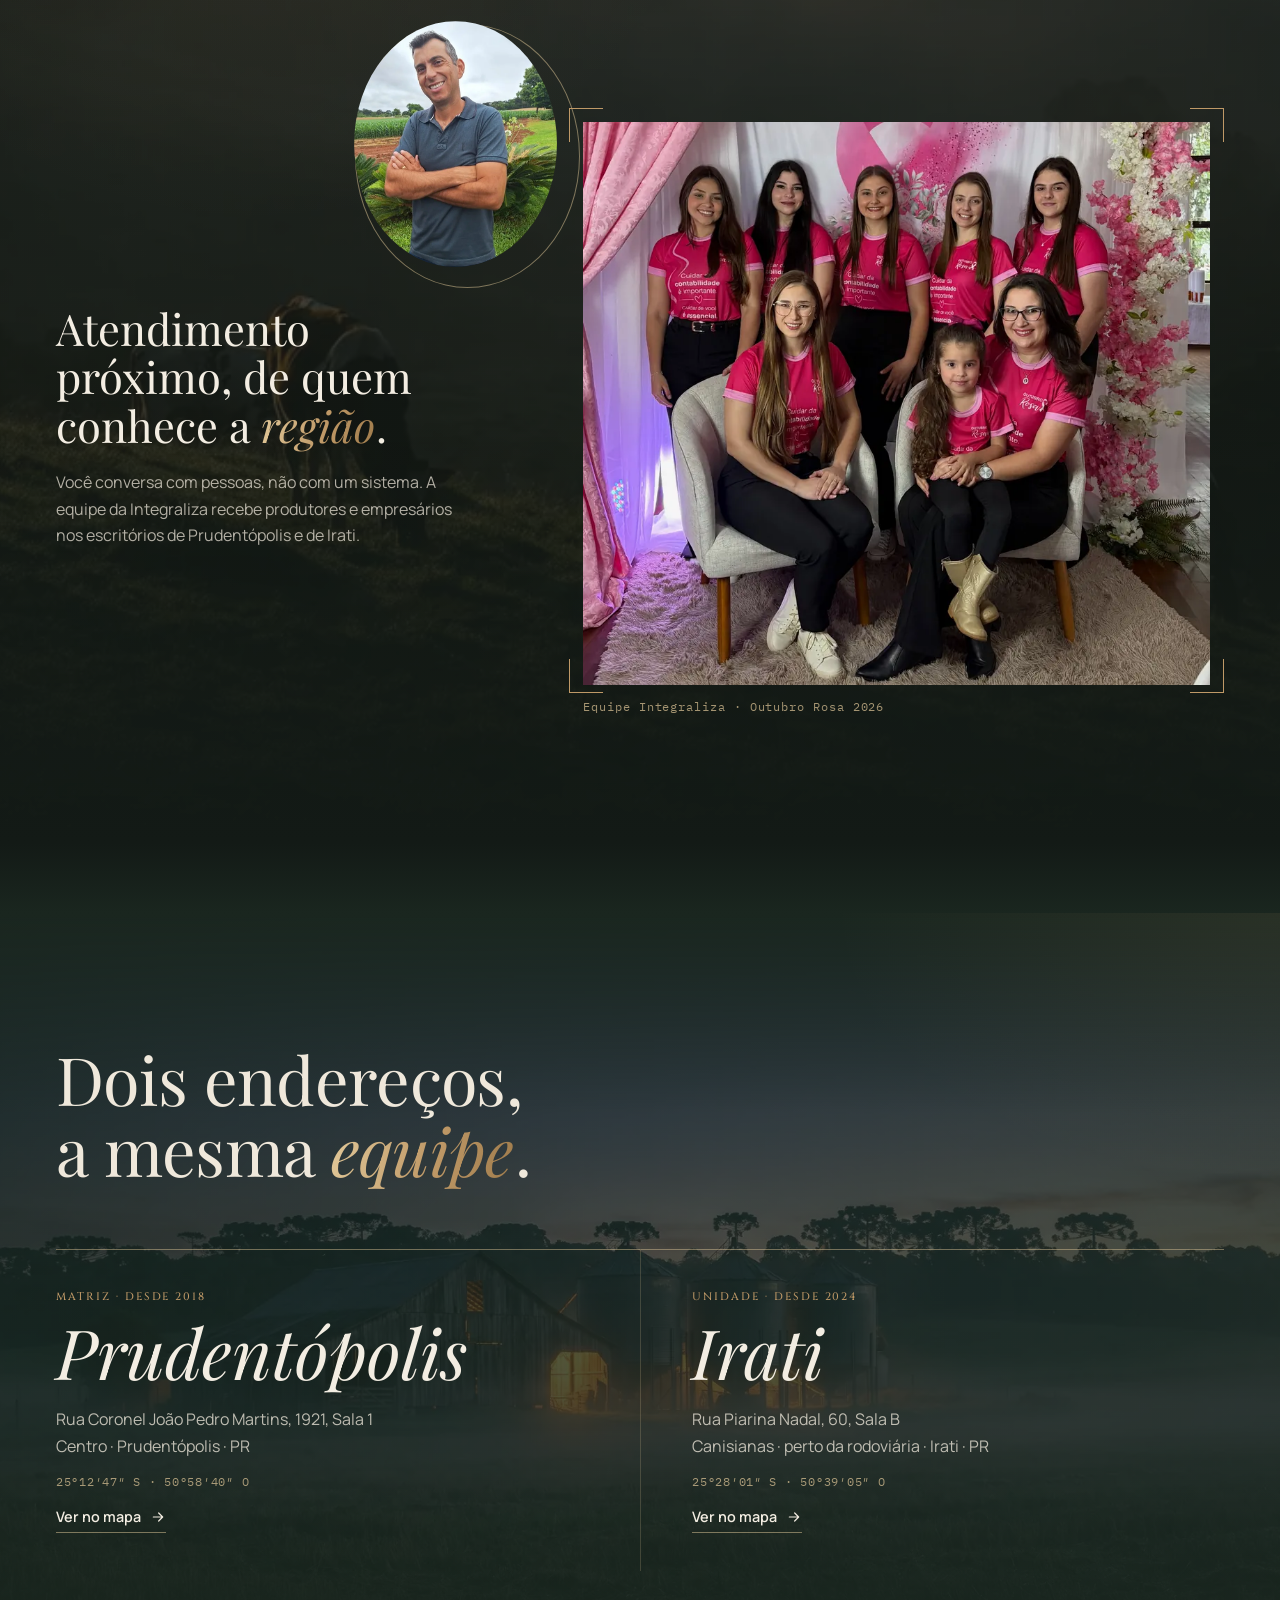
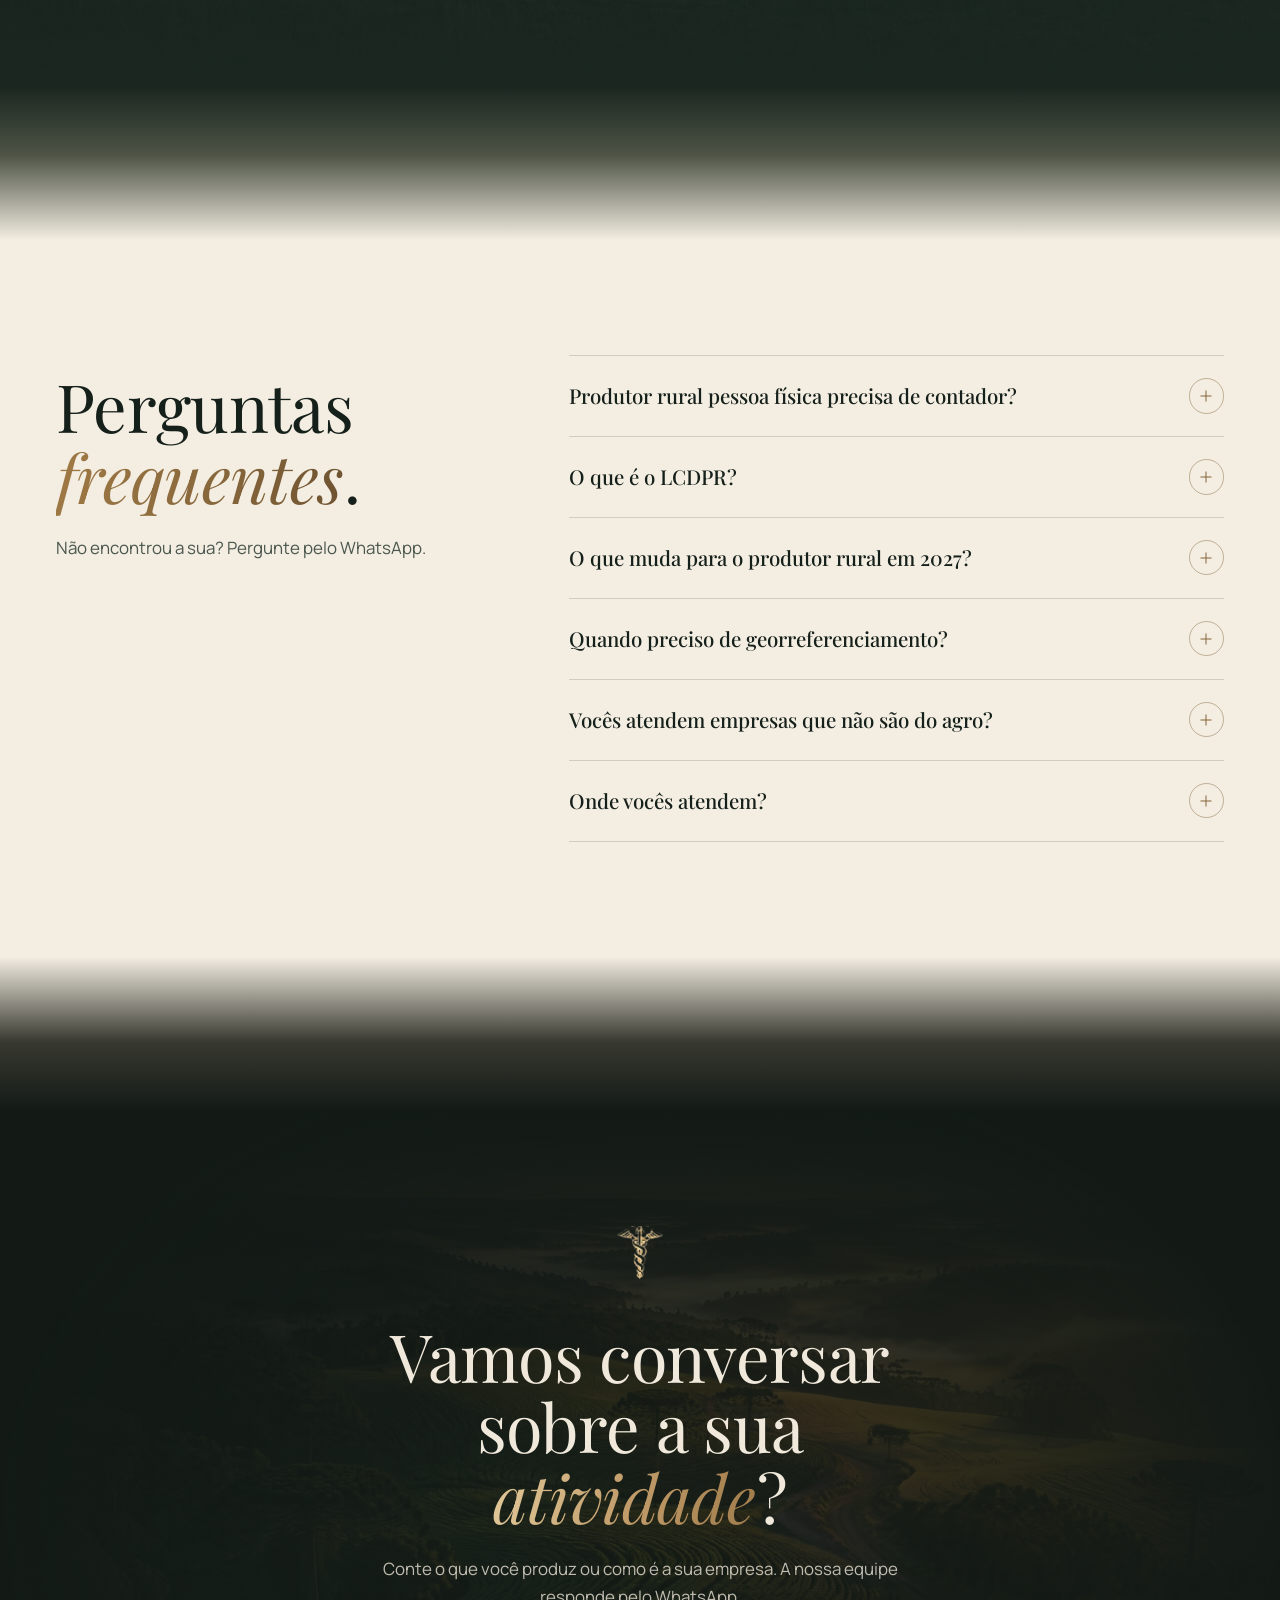
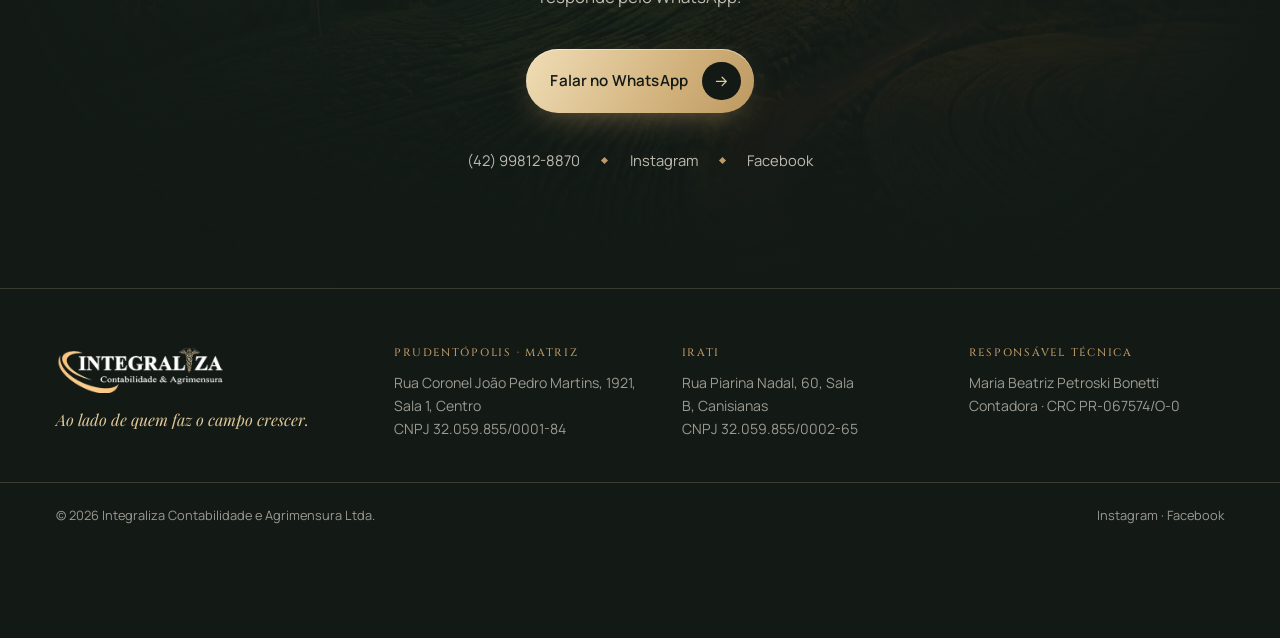
==== commit 0239c874: "Carregamento e acabamento: fontes locais, capa em AVIF, fotos de fundo sob demanda e detalhes Co-Aut" ====
--- a/index.html
+++ b/index.html
@@ -15,22 +15,23 @@
 <meta property="og:image" content="https://integraliza.rkperformance.com.br/assets/img/og.jpg">
 <meta property="og:url" content="https://integraliza.rkperformance.com.br/">
 <meta name="twitter:card" content="summary_large_image">
-<meta name="theme-color" content="#0A0E0B">
+<meta name="theme-color" content="#131A16">
 <link rel="icon" href="./assets/img/favicon.png" type="image/png">
-<link rel="preconnect" href="https://fonts.googleapis.com">
-<link rel="preconnect" href="https://fonts.gstatic.com" crossorigin>
-<link rel="stylesheet" href="https://fonts.googleapis.com/css2?family=Playfair+Display:ital,wght@0,400;0,500;1,400;1,500&family=Cinzel:wght@500;600&family=Manrope:wght@400;500;600&family=IBM+Plex+Mono:wght@400;500&display=swap">
-<link rel="stylesheet" href="./assets/site.css">
+<link rel="preload" href="./assets/fonts/playfair-display-400-500.woff2" as="font" type="font/woff2" crossorigin>
+<link rel="preload" href="./assets/fonts/playfair-display-400-500-italic.woff2" as="font" type="font/woff2" crossorigin>
+<link rel="preload" href="./assets/fonts/manrope-400-600.woff2" as="font" type="font/woff2" crossorigin>
+<link rel="stylesheet" href="./assets/site.css?v=2">
 <script>document.documentElement.classList.replace('no-js','js');try{if(sessionStorage.getItem('integraliza-intro')==='1')document.documentElement.classList.add('sem-intro')}catch(e){}</script>
 <script type="application/ld+json">{"@context":"https://schema.org","@type":"AccountingService","name":"Integraliza Contabilidade e Agrimensura","legalName":"Integraliza Contabilidade e Agrimensura Ltda","telephone":"+55 42 99812-8870","foundingDate":"2018-11-20","sameAs":["https://www.instagram.com/integraliza.contabilidade/","https://www.facebook.com/integraliza.assessoria/"],"location":[{"@type":"Place","name":"Integraliza Prudentópolis","address":{"@type":"PostalAddress","streetAddress":"Rua Coronel João Pedro Martins, 1921, Sala 1","addressLocality":"Prudentópolis","addressRegion":"PR","postalCode":"84400-000","addressCountry":"BR"}},{"@type":"Place","name":"Integraliza Irati","address":{"@type":"PostalAddress","streetAddress":"Rua Piarina Nadal, 60, Sala B, Canisianas","addressLocality":"Irati","addressRegion":"PR","postalCode":"84500-242","addressCountry":"BR"}}]}</script>
 </head>
 <body>
+<a class="pular" href="#conteudo">Pular para o conteúdo</a>
 <div class="grao" aria-hidden="true"></div>
-<div class="intro" aria-hidden="true"><div><img src="./assets/img/logo.png" alt=""><i></i></div></div>
+<div class="intro" aria-hidden="true"><div><img src="./assets/img/logo.webp" alt="" width="800" height="227"><i></i></div></div>
 
 <header class="topo">
   <div class="wrap">
-    <a class="logo" href="#inicio" aria-label="Integraliza Contabilidade e Agrimensura, início"><img src="./assets/img/logo.png" alt="Integraliza Contabilidade e Agrimensura" width="1144" height="324"></a>
+    <a class="logo" href="#inicio" aria-label="Integraliza Contabilidade e Agrimensura, início"><img src="./assets/img/logo.webp" alt="Integraliza Contabilidade e Agrimensura" width="800" height="227"></a>
     <nav class="menu" aria-label="Seções">
       <a href="#servicos">Serviços</a>
       <a href="#agrimensura">Agrimensura</a>
@@ -53,17 +54,19 @@
   <a class="btn btn-ouro" href="https://wa.me/5542998128870" data-msg="Olá! Gostaria de falar com a Integraliza sobre os serviços de contabilidade." target="_blank" rel="noopener">Falar no WhatsApp<i><svg viewBox="0 0 24 24"><path d="M5 12h14M13 6l6 6-6 6"/></svg></i></a>
 </nav>
 
-<main>
+<main id="conteudo">
 <section class="hero" id="inicio">
   <div class="hero-foto">
     <picture>
+      <source media="(max-width: 760px)" srcset="./assets/img/hero-celular.avif" type="image/avif">
       <source media="(max-width: 760px)" srcset="./assets/img/hero-celular.webp" type="image/webp">
       <source media="(max-width: 760px)" srcset="./assets/img/hero-celular.jpg">
+      <source srcset="./assets/img/hero-2560.avif 2560w, ./assets/img/hero-1600.avif 1600w" sizes="100vw" type="image/avif">
       <source srcset="./assets/img/hero-2560.webp 2560w, ./assets/img/hero-1600.webp 1600w" sizes="100vw" type="image/webp">
-      <img src="./assets/img/hero-2560.jpg" srcset="./assets/img/hero-2560.jpg 2560w, ./assets/img/hero-1600.jpg 1600w" sizes="100vw" alt="Vista aérea de lavouras plantadas em curva de nível entre araucárias, com uma estrada de terra e neblina nos vales ao nascer do sol" fetchpriority="high">
+      <img src="./assets/img/hero-2560.jpg" srcset="./assets/img/hero-2560.jpg 2560w, ./assets/img/hero-1600.jpg 1600w" sizes="100vw" alt="Vista aérea de lavouras plantadas em curva de nível entre araucárias, com uma estrada de terra e neblina nos vales ao nascer do sol" width="2560" height="1448" fetchpriority="high" onload="this.classList.add('ok')">
     </picture>
   </div>
-  <img class="hero-curvas" src="./assets/img/curvas-hero.svg" alt="" aria-hidden="true">
+  <img class="hero-curvas" src="./assets/img/curvas-hero.svg" alt="" aria-hidden="true" fetchpriority="low" decoding="async">
   <div class="hero-veu"></div>
   <div class="wrap hero-conteudo">
     <h1>Ao lado de quem faz o campo <em>crescer</em>.</h1>
@@ -74,10 +77,10 @@
     </div>
   </div>
   <div class="wrap hero-pe">
-    <p class="coordenadas"><span>25°12′ S · 50°58′ O <b>Prudentópolis</b></span><span>25°28′ S · 50°39′ O <b>Irati</b></span></p>
+    <p class="coordenadas"><span><i>25°12′ S · 50°58′ O</i><b>Prudentópolis</b></span><span><i>25°28′ S · 50°39′ O</i><b>Irati</b></span></p>
     <div class="selo" aria-hidden="true">
       <svg viewBox="0 0 120 120"><defs><path id="selo-a" d="M60,60 m-46,0 a46,46 0 1,1 92,0 a46,46 0 1,1 -92,0"/></defs><text><textPath href="#selo-a" textLength="286" lengthAdjust="spacing">contabilidade · agrimensura · desde 2018 · </textPath></text></svg>
-      <img src="./assets/img/caduceu.png" alt="">
+      <img src="./assets/img/caduceu.webp" alt="" width="207" height="240">
     </div>
   </div>
 </section>
@@ -217,8 +220,8 @@
 <section class="bloco noite quem" id="quem-somos">
   <div class="wrap quem-grade">
     <div class="retratos reveal">
-      <figure class="oval oval-grande" data-parallax="-0.03"><picture><source srcset="./assets/img/beatriz.webp" type="image/webp"><img src="./assets/img/beatriz.jpg" alt="Maria Beatriz Petroski Bonetti, contadora e sócia da Integraliza" width="711" height="831" loading="lazy"></picture></figure>
-      <figure class="oval oval-pequena" data-parallax="0.06"><picture><source srcset="./assets/img/jackson.webp" type="image/webp"><img src="./assets/img/jackson.jpg" alt="Jackson Ramos Bonetti, técnico em agropecuária e sócio da Integraliza, numa propriedade rural" width="711" height="834" loading="lazy"></picture></figure>
+      <figure class="oval oval-grande" data-parallax="-0.03"><picture><source srcset="./assets/img/beatriz.webp" type="image/webp"><img src="./assets/img/beatriz.jpg" alt="Maria Beatriz Petroski Bonetti, contadora e sócia da Integraliza" width="711" height="831" loading="lazy" decoding="async"></picture></figure>
+      <figure class="oval oval-pequena" data-parallax="0.06"><picture><source srcset="./assets/img/jackson.webp" type="image/webp"><img src="./assets/img/jackson.jpg" alt="Jackson Ramos Bonetti, técnico em agropecuária e sócio da Integraliza, numa propriedade rural" width="711" height="834" loading="lazy" decoding="async"></picture></figure>
     </div>
     <div class="quem-texto">
       <div class="reveal">
@@ -244,7 +247,7 @@
     </div>
     <figure class="equipe-foto reveal d1">
       <span class="canto c1"></span><span class="canto c2"></span><span class="canto c3"></span><span class="canto c4"></span>
-      <picture><source srcset="./assets/img/equipe-1600.webp 1600w, ./assets/img/equipe-900.webp 900w" sizes="(max-width: 860px) 92vw, 44rem" type="image/webp"><img src="./assets/img/equipe-1600.jpg" srcset="./assets/img/equipe-1600.jpg 1600w, ./assets/img/equipe-900.jpg 900w" sizes="(max-width: 860px) 92vw, 44rem" alt="Equipe da Integraliza reunida, com camisetas da campanha Outubro Rosa" width="1600" height="1436" loading="lazy"></picture>
+      <picture><source srcset="./assets/img/equipe-1600.webp 1600w, ./assets/img/equipe-900.webp 900w" sizes="(max-width: 860px) 92vw, 44rem" type="image/webp"><img src="./assets/img/equipe-1600.jpg" srcset="./assets/img/equipe-1600.jpg 1600w, ./assets/img/equipe-900.jpg 900w" sizes="(max-width: 860px) 92vw, 44rem" alt="Equipe da Integraliza reunida, com camisetas da campanha Outubro Rosa" width="1600" height="1436" loading="lazy" decoding="async"></picture>
       <figcaption>Equipe Integraliza · Outubro Rosa 2026</figcaption>
     </figure>
   </div>
@@ -298,9 +301,9 @@
 <div class="faixa palha-noite"></div>
 
 <section class="bloco noite contato" id="contato">
-  <div class="contato-foto" aria-hidden="true"><picture><source srcset="./assets/img/hero-1600.webp" type="image/webp"><img src="./assets/img/hero-1600.jpg" alt="" loading="lazy"></picture></div>
+  <div class="contato-foto" aria-hidden="true"><picture><source media="(max-width: 760px)" srcset="./assets/img/hero-celular.avif" type="image/avif"><source media="(max-width: 760px)" srcset="./assets/img/hero-celular.webp" type="image/webp"><source srcset="./assets/img/hero-2560.avif 2560w, ./assets/img/hero-1600.avif 1600w" sizes="100vw" type="image/avif"><source srcset="./assets/img/hero-2560.webp 2560w, ./assets/img/hero-1600.webp 1600w" sizes="100vw" type="image/webp"><img src="./assets/img/hero-1600.jpg" alt="" loading="lazy" decoding="async"></picture></div>
   <div class="wrap contato-conteudo reveal">
-    <img class="contato-cad" src="./assets/img/caduceu.png" alt="" aria-hidden="true">
+    <img class="contato-cad" src="./assets/img/caduceu.webp" alt="" aria-hidden="true" width="207" height="240" loading="lazy" decoding="async">
     <h2>Vamos conversar sobre a sua <em>atividade</em>?</h2>
     <p class="texto">Conte o que você produz ou como é a sua empresa. A nossa equipe responde pelo WhatsApp.</p>
     <a class="btn btn-ouro" href="https://wa.me/5542998128870" data-msg="Olá! Gostaria de falar com a Integraliza sobre os serviços de contabilidade." target="_blank" rel="noopener">Falar no WhatsApp<i><svg viewBox="0 0 24 24"><path d="M5 12h14M13 6l6 6-6 6"/></svg></i></a>
@@ -311,7 +314,7 @@
 
 <footer class="rodape">
   <div class="wrap rodape-grade">
-    <div class="rodape-marca"><img src="./assets/img/logo.png" alt="Integraliza Contabilidade e Agrimensura" width="1144" height="324" loading="lazy"><p>Ao lado de quem faz o campo crescer.</p></div>
+    <div class="rodape-marca"><img src="./assets/img/logo.webp" alt="Integraliza Contabilidade e Agrimensura" width="800" height="227" loading="lazy"><p>Ao lado de quem faz o campo crescer.</p></div>
     <div><h4>Prudentópolis · Matriz</h4><p>Rua Coronel João Pedro Martins, 1921, Sala 1, Centro<br>CNPJ 32.059.855/0001-84</p></div>
     <div><h4>Irati</h4><p>Rua Piarina Nadal, 60, Sala B, Canisianas<br>CNPJ 32.059.855/0002-65</p></div>
     <div><h4>Responsável técnica</h4><p>Maria Beatriz Petroski Bonetti<br>Contadora · CRC PR-067574/O-0</p></div>
@@ -321,6 +324,6 @@
 
 <div class="barra-cel" aria-hidden="true"><a class="btn btn-ouro" href="https://wa.me/5542998128870" data-msg="Olá! Gostaria de falar com a Integraliza sobre os serviços de contabilidade." target="_blank" rel="noopener" tabindex="-1">Falar no WhatsApp<i><svg viewBox="0 0 24 24"><path d="M5 12h14M13 6l6 6-6 6"/></svg></i></a></div>
 
-<script src="./assets/site.js" defer></script>
+<script src="./assets/site.js?v=2" defer></script>
 </body>
 </html>
--- a/assets/site.css
+++ b/assets/site.css
@@ -1,4 +1,13 @@
 /* Integraliza Contabilidade e Agrimensura · prévia RK Performance */
+
+/* fontes servidas pelo próprio site (recorte latino do Google Fonts): sem pedido a outro servidor antes de pintar a página */
+@font-face { font-family: 'Playfair Display'; font-style: normal; font-weight: 400 500; font-display: swap; src: url(fonts/playfair-display-400-500.woff2) format('woff2'); }
+@font-face { font-family: 'Playfair Display'; font-style: italic; font-weight: 400 500; font-display: swap; src: url(fonts/playfair-display-400-500-italic.woff2) format('woff2'); }
+@font-face { font-family: 'Manrope'; font-style: normal; font-weight: 400 600; font-display: swap; src: url(fonts/manrope-400-600.woff2) format('woff2'); }
+@font-face { font-family: 'Cinzel'; font-style: normal; font-weight: 500 600; font-display: swap; src: url(fonts/cinzel-500-600.woff2) format('woff2'); }
+@font-face { font-family: 'IBM Plex Mono'; font-style: normal; font-weight: 400; font-display: swap; src: url(fonts/ibm-plex-mono-400.woff2) format('woff2'); }
+@font-face { font-family: 'IBM Plex Mono'; font-style: normal; font-weight: 500; font-display: swap; src: url(fonts/ibm-plex-mono-500.woff2) format('woff2'); }
+
 :root {
   --noite: #131A16;
   --mata: #1A261F;
@@ -441,16 +450,25 @@
   .grao { animation: none; }
 }
 
-/* fundo das dobras escuras: luz suave e curvas de nível no lugar do preto chapado */
+/* fundo das dobras escuras: luz suave no lugar do preto chapado */
 .noite, .painel-chamada { background: radial-gradient(70% 34% at 84% 38%, rgba(191, 153, 103, .1), transparent 100%), radial-gradient(60% 36% at 6% 62%, rgba(86, 122, 92, .2), transparent 100%), var(--noite); }
 .mata { background: radial-gradient(70% 34% at 14% 36%, rgba(191, 153, 103, .08), transparent 100%), radial-gradient(60% 36% at 94% 64%, rgba(96, 134, 102, .2), transparent 100%), var(--mata); }
-.bloco.noite, .bloco.mata, .painel-chamada { isolation: isolate; }
-.bloco.noite::after, .bloco.mata::after, .painel-chamada::after { content: ''; position: absolute; z-index: -1; pointer-events: none; width: min(920px, 150vw); aspect-ratio: 1; right: max(-300px, -30vw); top: 50%; translate: 0 -50%; background: url(img/curvas-fundo.svg) center / contain no-repeat; opacity: .5; }
-.servicos::after, .unidades::after { right: auto; left: max(-340px, -34vw); }
-.servicos::after { top: auto; bottom: -260px; translate: none; }
-.quem::after { top: 34%; }
-.painel-chamada::after { right: auto; left: max(-420px, -40vw); top: 64%; opacity: .34; }
-.agrimensura::after, .contato::after { content: none; }
+/* em cada dobra escura, uma cena do campo escurecida, no mesmo jeito da dobra de contato */
+.painel-chamada, .servicos, .quem, .unidades, .quando { isolation: isolate; }
+.painel-chamada::after, .servicos::after, .quem::after, .unidades::after, .quando::after { content: ''; position: absolute; inset: 0; z-index: -1; pointer-events: none; background: linear-gradient(180deg, var(--base) 0%, rgb(var(--rgb) / var(--veu)) 26%, rgb(var(--rgb) / var(--veu)) 74%, var(--base) 100%), radial-gradient(80% 90% at 50% 50%, rgb(var(--rgb) / 0), rgb(var(--rgb) / .55) 100%), var(--foto) center / cover no-repeat; }
+.painel-chamada::after { --foto: none; --base: var(--noite); --rgb: 19 26 22; --veu: .7; }
+.servicos::after { --foto: none; --base: var(--mata); --rgb: 26 38 31; --veu: .8; }
+.quem::after { --foto: none; --base: var(--noite); --rgb: 19 26 22; --veu: .74; }
+.unidades::after { --foto: none; --base: var(--mata); --rgb: 26 38 31; --veu: .74; }
+.quando::after { --foto: none; --base: var(--mata); --rgb: 26 38 31; --veu: .78; }
+/* a foto de cada dobra só é pedida quando a dobra chega perto da tela (o site.js põe .foto-pre) e aparece em fade quando termina de carregar (.foto-on); sem JS, carrega direto */
+.no-js .painel-chamada::after, .painel-chamada.foto-pre::after { --foto: url(img/fundo-soja.webp); }
+.no-js .servicos::after, .servicos.foto-pre::after { --foto: url(img/fundo-talhoes.webp); }
+.no-js .quem::after, .quem.foto-pre::after { --foto: url(img/fundo-leite.webp); }
+.no-js .unidades::after, .unidades.foto-pre::after { --foto: url(img/fundo-silos.webp); }
+.no-js .quando::after, .quando.foto-pre::after { --foto: url(img/fundo-trigo.webp); }
+.js .painel-chamada::after, .js .servicos::after, .js .quem::after, .js .unidades::after, .js .quando::after { opacity: 0; transition: opacity 1.4s var(--ease); }
+.js .foto-on::after { opacity: 1; }
 
 /* chamada do painel: o traço do dólar dos últimos 30 dias, desenhado com os dados do dia */
 .painel-lado { min-width: 0; }
@@ -462,8 +480,88 @@
 .painel-traco figcaption { position: absolute; left: 0; top: -.2rem; font: 400 .66rem/1.4 var(--mono); letter-spacing: .1em; text-transform: uppercase; color: rgba(239, 232, 219, .55); }
 
 @media (max-width: 760px) {
-  .bloco.noite::after, .bloco.mata::after, .painel-chamada::after { opacity: .3; width: 150vw; right: -62vw; }
-  .servicos::after, .unidades::after { right: auto; left: -62vw; }
-  .painel-chamada::after { right: auto; left: -70vw; opacity: .24; }
   .painel-traco { margin-top: .6rem; }
 }
+
+/* ---------- acabamento (23/11/2026) ---------- */
+
+/* capa: enquanto a foto não chega, uma miniatura borrada dela ocupa o lugar; a foto entra em fade */
+.hero-foto { background: url("[data-uri]") 60% 50% / cover no-repeat var(--noite); }
+.js .hero-foto img { opacity: 0; transition: opacity .9s ease; }
+.js .hero-foto img.ok { opacity: 1; }
+@media (max-width: 760px) {
+  .hero-foto { background-image: url("[data-uri]"); background-position: 50% 50%; }
+}
+
+/* coordenadas da capa: no celular a cidade fica em cima e a coordenada embaixo, sem quebrar no meio */
+.coordenadas i { font-style: normal; }
+@media (max-width: 860px) {
+  .coordenadas { gap: .7rem; }
+  .coordenadas span { display: grid; grid-template-columns: 9px minmax(0, 1fr); gap: .15rem .6rem; align-items: center; }
+  .coordenadas span::before { grid-area: 1 / 1; }
+  .coordenadas b { grid-area: 1 / 2; }
+  .coordenadas i { grid-area: 2 / 2; white-space: nowrap; }
+}
+
+/* seleção de texto, barra de rolagem e toque nas cores da marca */
+::selection { background: rgba(191, 153, 103, .36); color: var(--palha); }
+.palha ::selection { background: rgba(133, 101, 58, .28); color: var(--tinta); }
+html { scrollbar-color: var(--ouro-escuro) var(--noite); scroll-padding-top: 76px; }
+a, button, summary { -webkit-tap-highlight-color: transparent; }
+
+/* títulos sem palavra sozinha na última linha */
+h2, h3, blockquote { text-wrap: balance; }
+p, li, dd, figcaption { text-wrap: pretty; }
+
+/* atalho de teclado para pular o menu */
+.pular { position: fixed; left: var(--gutter); top: .8rem; z-index: 120; padding: .7rem 1.1rem; border-radius: 999px; background: var(--palha); color: var(--tinta); font: 600 .88rem/1.2 var(--texto); text-decoration: none; transform: translateY(-220%); transition: transform .3s var(--ease); }
+.pular:focus-visible { transform: none; }
+
+/* menu: a seção em que a pessoa está fica marcada */
+.menu a[aria-current="true"] { color: var(--palha); }
+.menu a[aria-current="true"]::after { transform: scaleX(1); }
+
+/* botões e links: resposta ao clique e ao passar o mouse */
+.btn:active { transform: translateY(0) scale(.985); transition-duration: .12s; }
+.momentos-lista a, .unidade a { transition: border-color .35s, color .35s; }
+.momentos-lista a:hover { border-bottom-color: var(--ouro-escuro); color: var(--ouro-escuro); }
+.unidade a:hover { border-bottom-color: var(--ouro-claro); color: var(--ouro-claro); }
+.contato-linha a, .rodape a { transition: color .3s; }
+.painel-mini b, .prova b { font-variant-numeric: lining-nums tabular-nums; }
+
+/* dúvidas: a resposta abre com movimento em vez de aparecer de uma vez */
+.faq details[open] p { animation: faq-abre .5s var(--ease) both; }
+@keyframes faq-abre { from { opacity: 0; transform: translateY(-6px); } }
+@supports (interpolate-size: allow-keywords) {
+  .faq { interpolate-size: allow-keywords; }
+  .faq details::details-content { block-size: 0; overflow: clip; transition: block-size .45s var(--ease), content-visibility .45s allow-discrete; }
+  .faq details[open]::details-content { block-size: auto; }
+}
+.faq summary:hover i { background: rgba(191, 153, 103, .14); }
+
+/* menu do celular: abre em fade, com os itens entrando em sequência */
+@media (max-width: 860px) {
+  .menu-cel { animation: menu-abre .35s var(--ease) both; }
+  .menu-cel a { animation: menu-item .5s var(--ease) both; }
+  .menu-cel a:nth-child(2) { animation-delay: .04s; }
+  .menu-cel a:nth-child(3) { animation-delay: .08s; }
+  .menu-cel a:nth-child(4) { animation-delay: .12s; }
+  .menu-cel a:nth-child(5) { animation-delay: .16s; }
+  .menu-cel a:nth-child(6) { animation-delay: .2s; }
+  .menu-cel a:nth-child(7) { animation-delay: .26s; }
+}
+@keyframes menu-abre { from { opacity: 0; } }
+@keyframes menu-item { from { opacity: 0; transform: translateY(12px); } }
+
+/* celular e tablet: o grão fica parado e do tamanho da tela (animado, ele redesenha a tela inteira o tempo todo e gasta bateria) */
+@media (hover: none), (pointer: coarse) {
+  .grao { inset: 0; animation: none; }
+}
+
+/* quem pede menos movimento no aparelho: sem rolagem animada, sem deslocamento na entrada e sem giro */
+@media (prefers-reduced-motion: reduce) {
+  html { scroll-behavior: auto; }
+  .js .reveal, .js .hero .rotulo, .js .hero h1, .js .hero .lead, .js .hero-acoes, .js .hero-pe { transform: none; transition-duration: .4s; }
+  .selo svg, .leitura-topo i { animation: none; }
+  .menu-cel, .menu-cel a, .faq details[open] p { animation: none; }
+}
